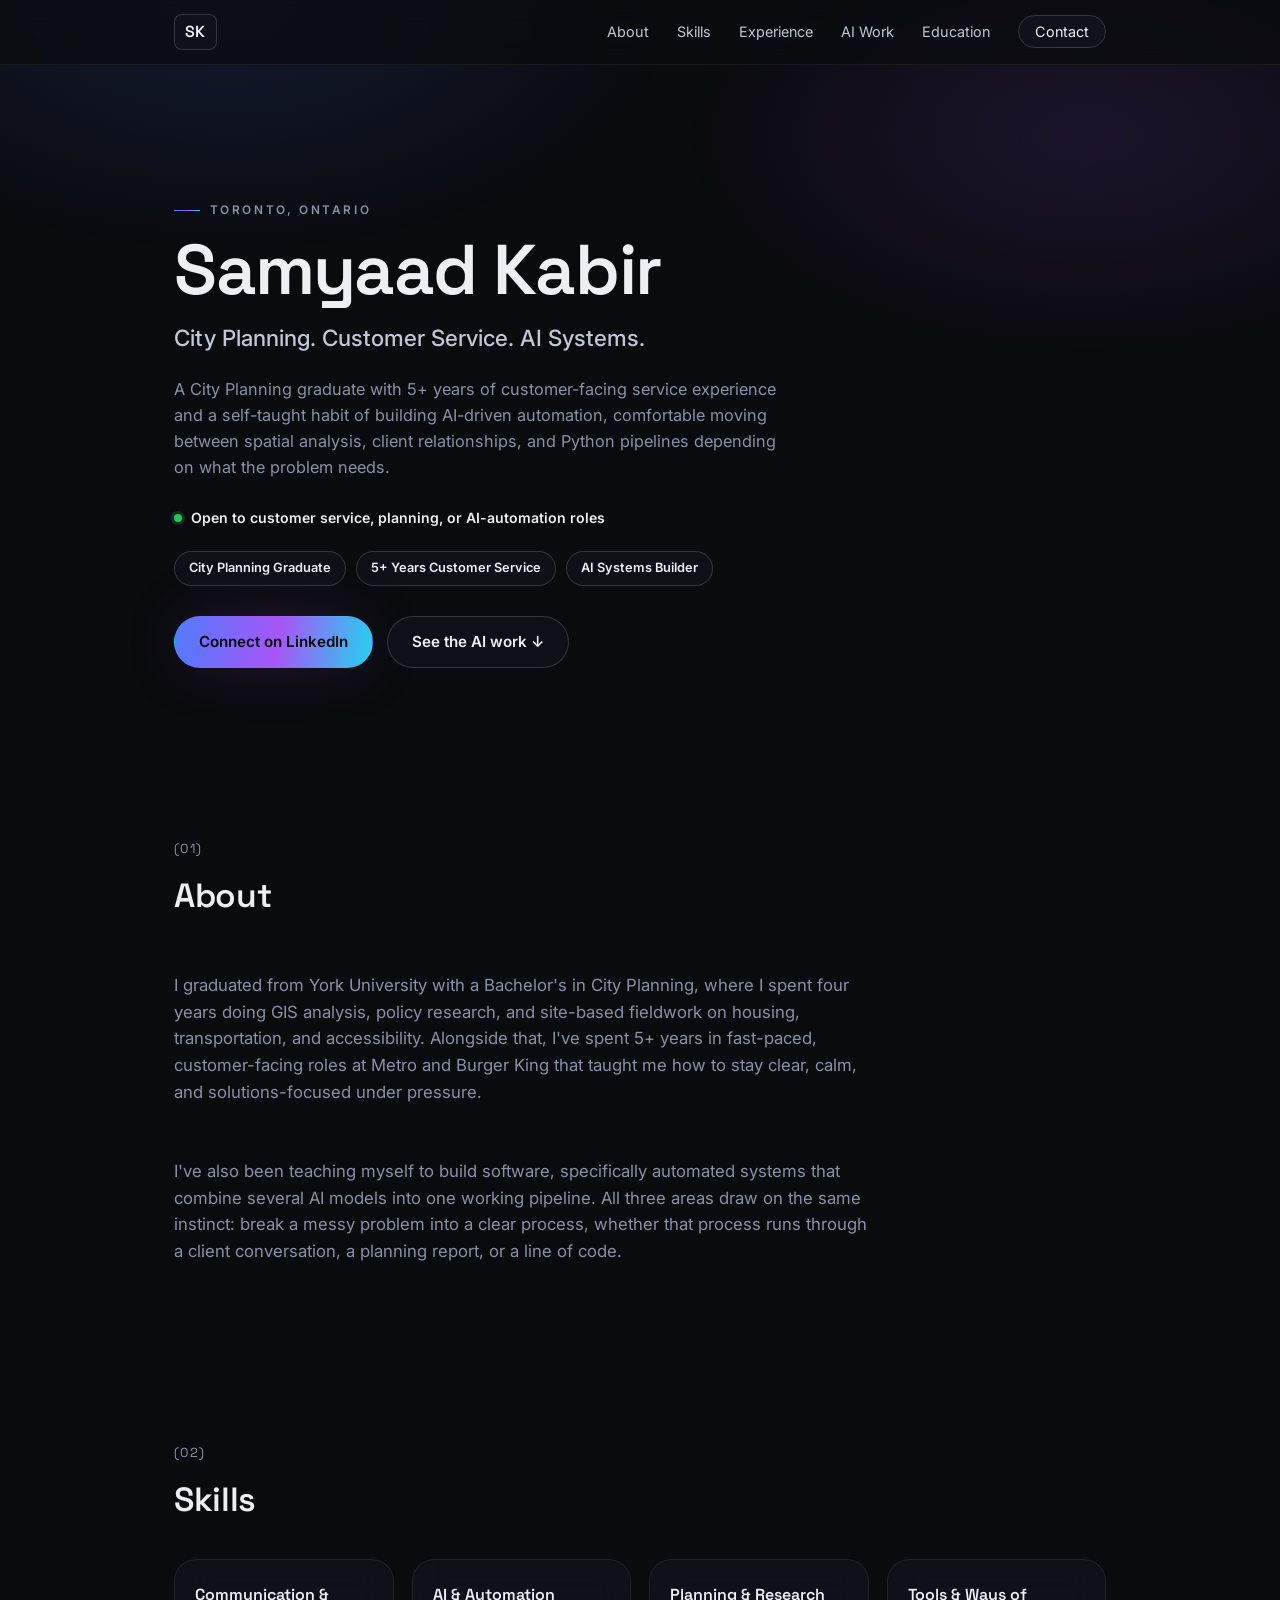
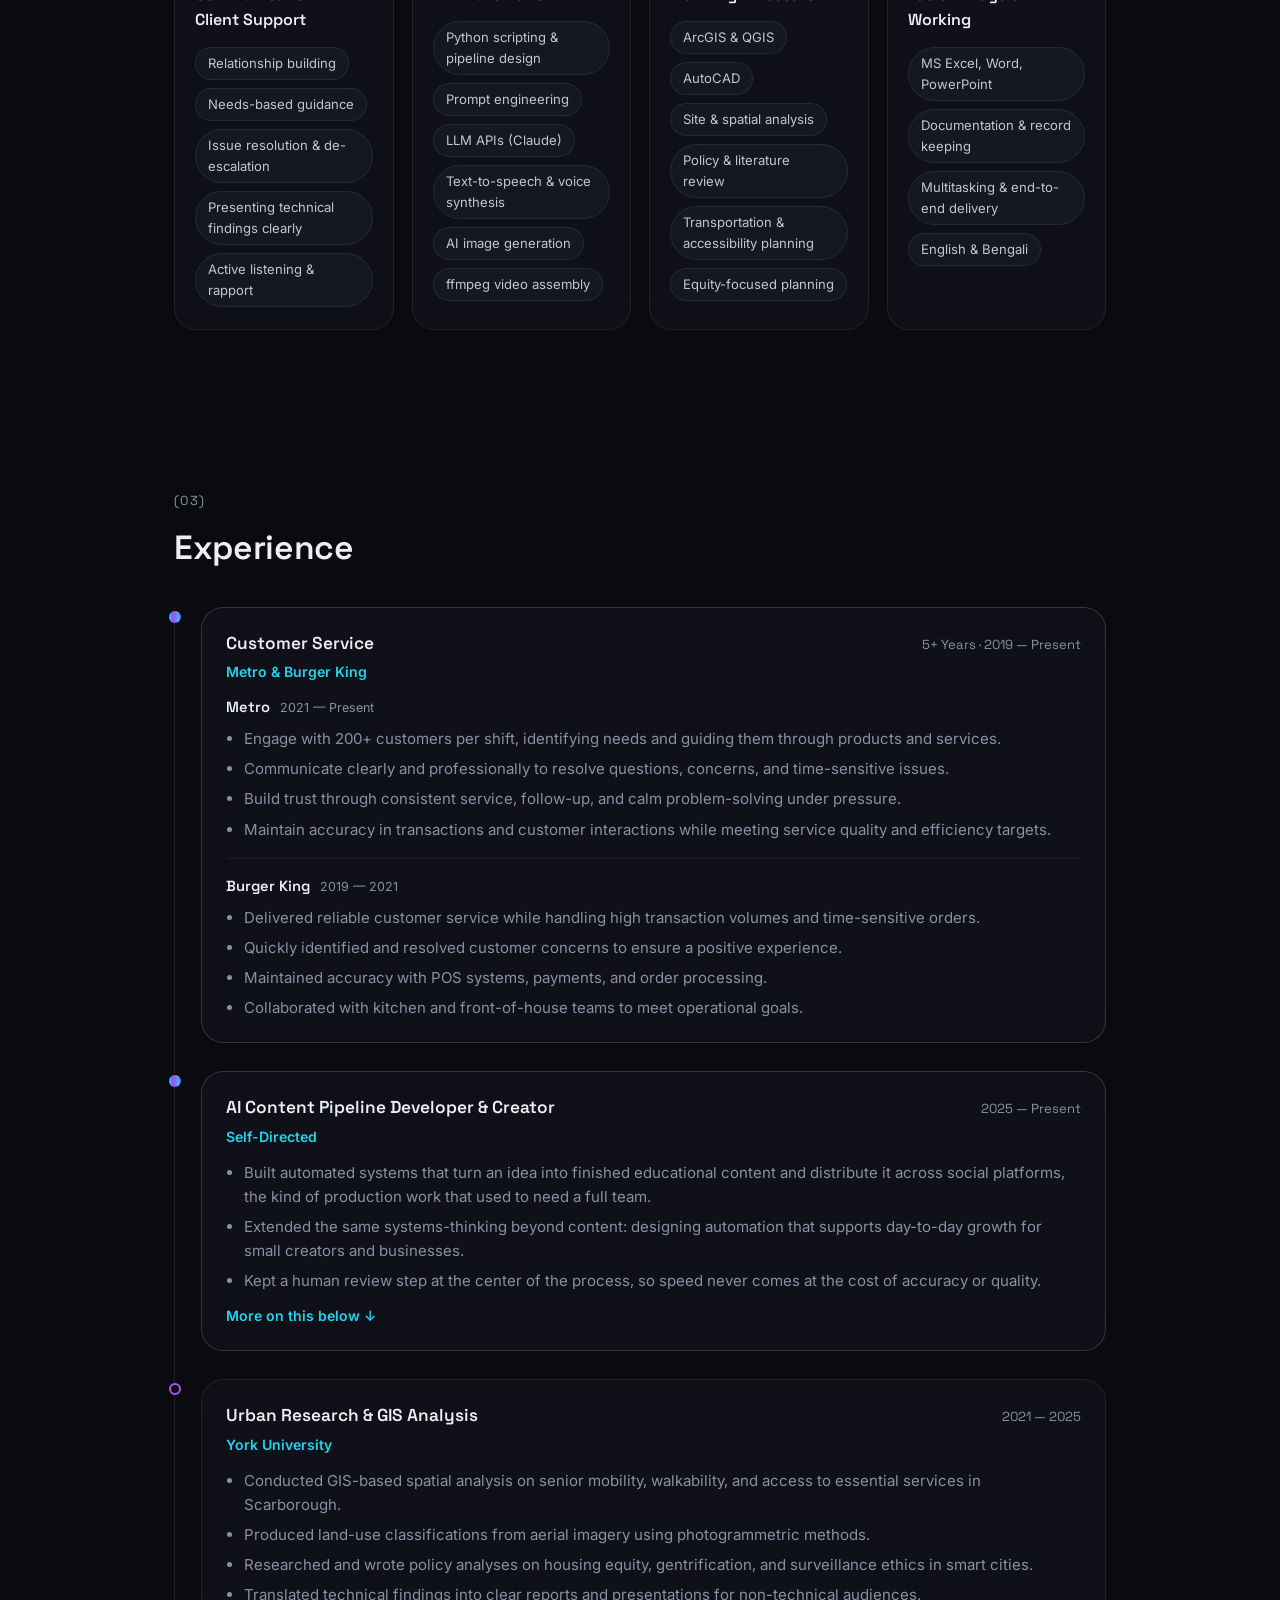
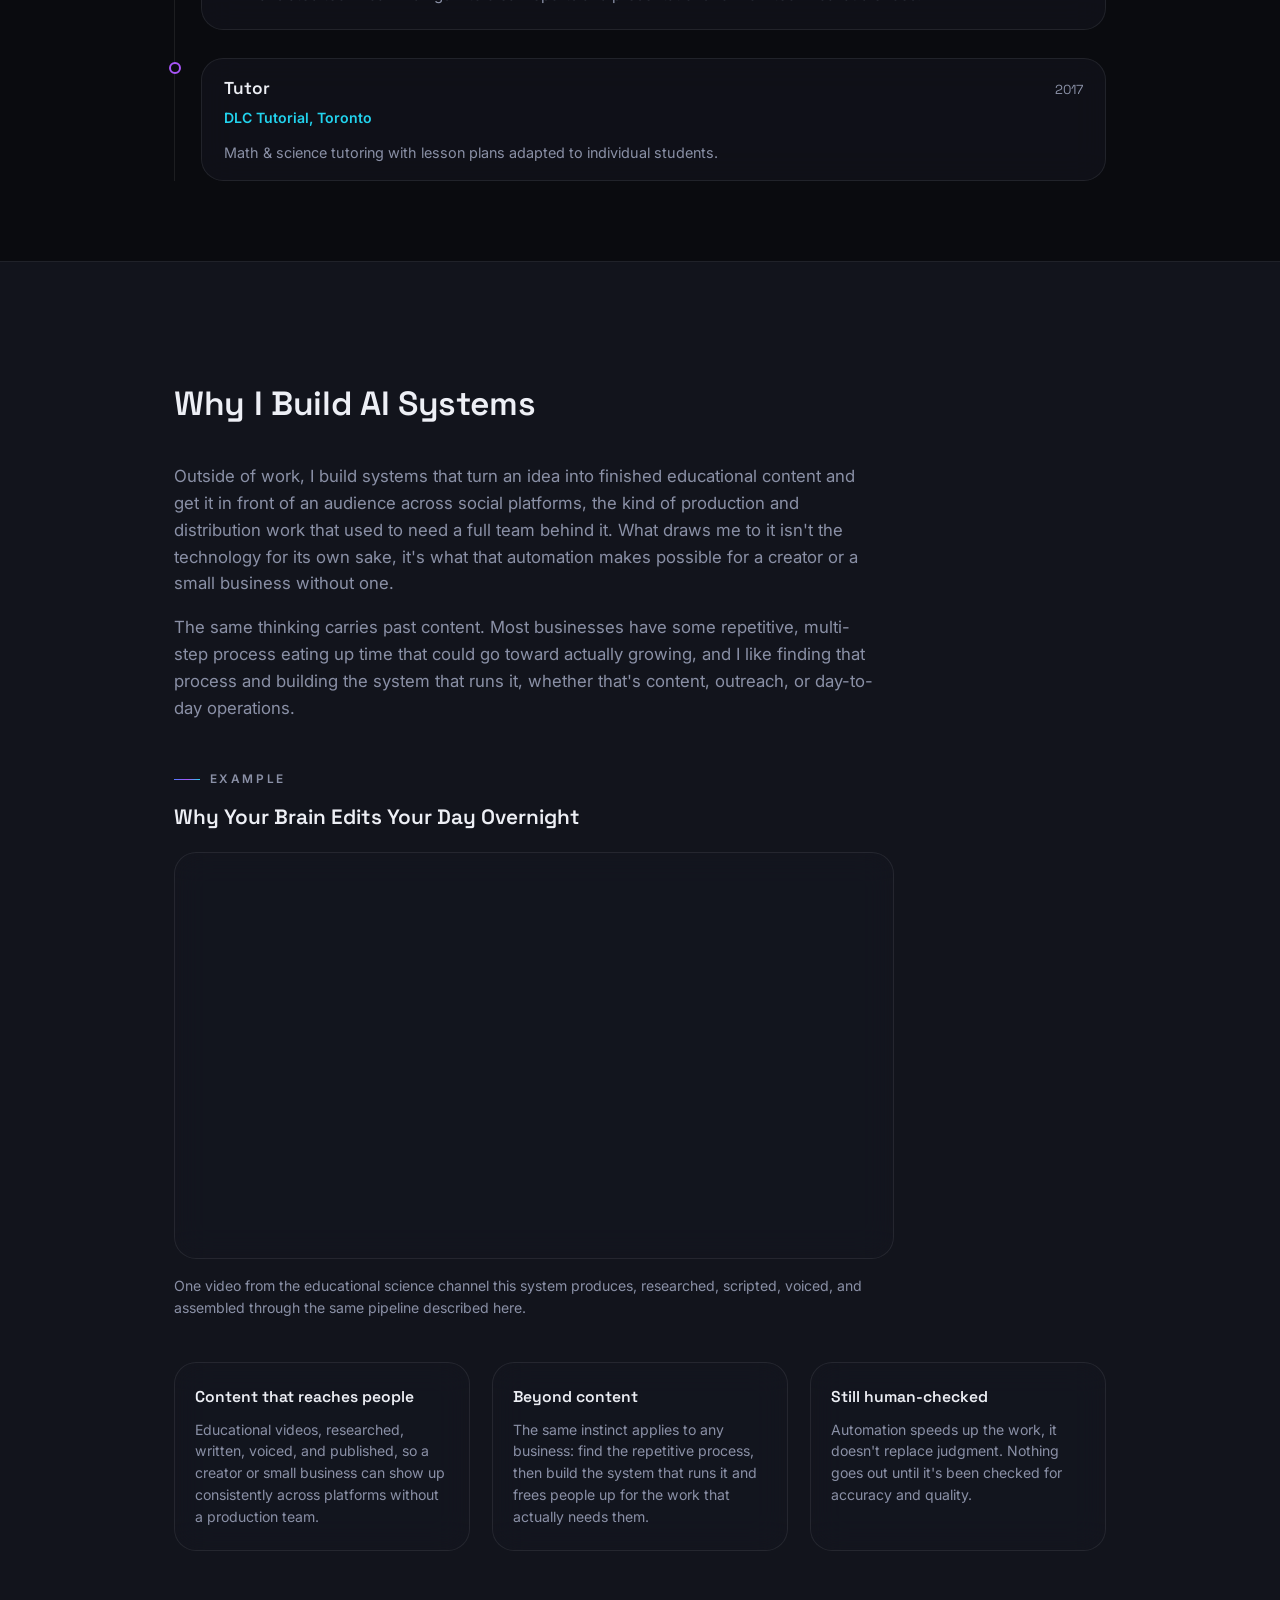
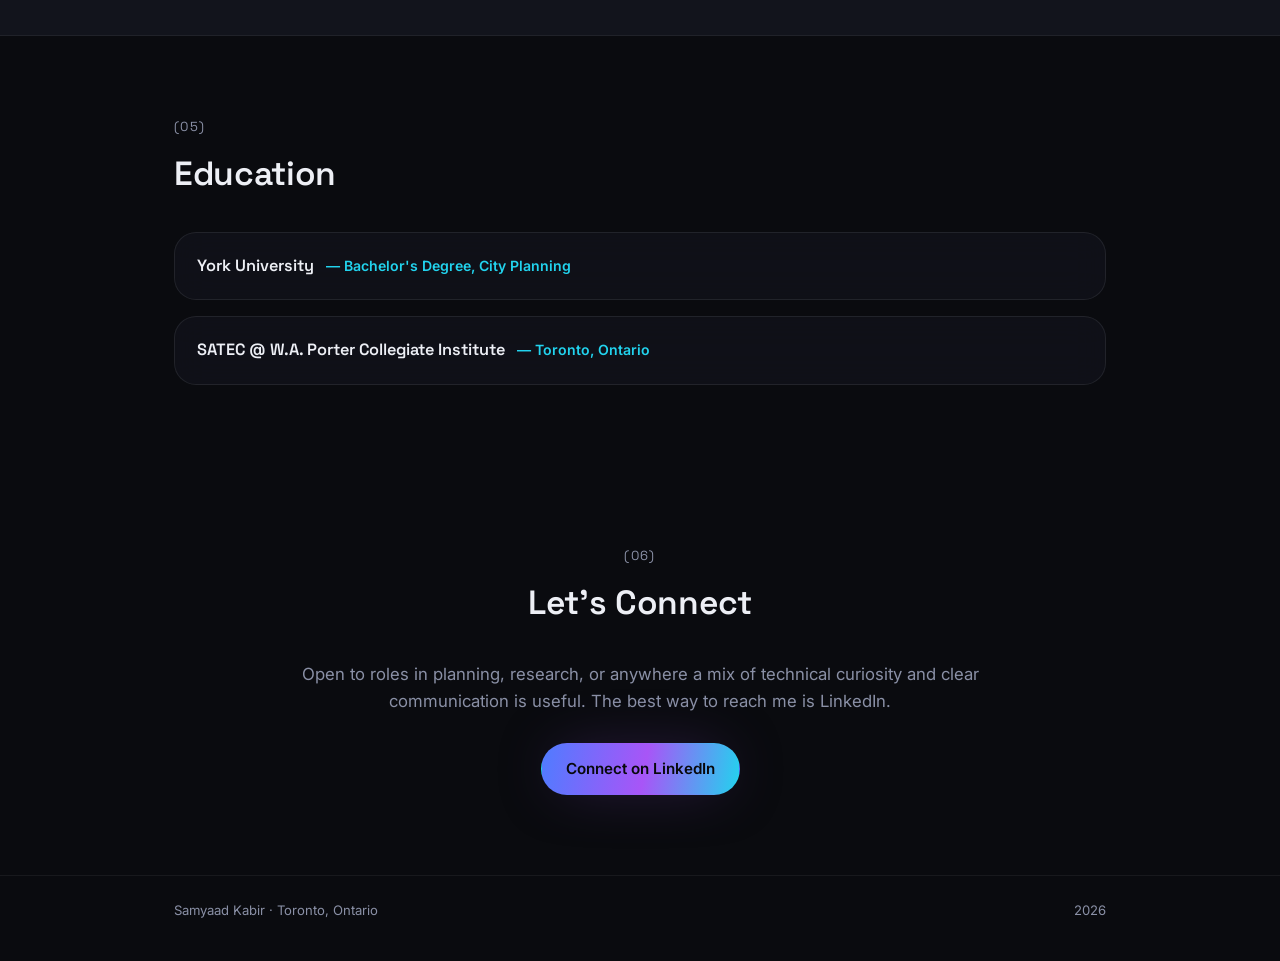
==== index.html @ 85397bf3 "Add SEO/AEO, accessibility, and polish pass - Custom 404 page, robots.txt, sitemap.xml - JSON-LD Per" ====
<!DOCTYPE html>
<html lang="en">
<head>
<meta charset="UTF-8">
<meta name="viewport" content="width=device-width, initial-scale=1.0">
<title>Samyaad Kabir | City Planning, Customer Service &amp; AI Systems</title>
<meta name="description" content="Samyaad Kabir is a City Planning graduate, 5+ years in customer service, and a self-taught AI automation builder.">
<meta name="author" content="Samyaad Kabir">
<meta name="theme-color" content="#0A0B0F">
<link rel="canonical" href="https://samy416.github.io/portfolio/">

<link rel="icon" href="favicon.ico" sizes="any">
<link rel="apple-touch-icon" href="apple-touch-icon.png">

<script type="application/ld+json">
{
  "@context": "https://schema.org",
  "@type": "Person",
  "name": "Samyaad Kabir",
  "jobTitle": "AI Automation & Systems Builder",
  "url": "https://samy416.github.io/portfolio/",
  "sameAs": ["https://www.linkedin.com/in/samyaad-k-3778b9367"],
  "alumniOf": {
    "@type": "CollegeOrUniversity",
    "name": "York University"
  },
  "address": {
    "@type": "PostalAddress",
    "addressLocality": "Toronto",
    "addressRegion": "ON",
    "addressCountry": "CA"
  },
  "description": "City Planning graduate, 5+ years in customer service, and a self-taught AI automation builder."
}
</script>

<meta property="og:type" content="website">
<meta property="og:url" content="https://samy416.github.io/portfolio/">
<meta property="og:title" content="Samyaad Kabir | City Planning, Customer Service & AI Systems">
<meta property="og:description" content="City Planning graduate, 5+ years in customer service, and a self-taught AI automation builder.">
<meta property="og:image" content="https://samy416.github.io/portfolio/og-image.png">
<meta property="og:image:width" content="1200">
<meta property="og:image:height" content="630">

<meta name="twitter:card" content="summary_large_image">
<meta name="twitter:title" content="Samyaad Kabir | City Planning, Customer Service & AI Systems">
<meta name="twitter:description" content="City Planning graduate, 5+ years in customer service, and a self-taught AI automation builder.">
<meta name="twitter:image" content="https://samy416.github.io/portfolio/og-image.png">

<link rel="preconnect" href="https://fonts.googleapis.com">
<link rel="preconnect" href="https://fonts.gstatic.com" crossorigin>
<link href="https://fonts.googleapis.com/css2?family=Inter:wght@400;500;600;700&family=Space+Grotesk:wght@500;600;700&display=swap" rel="stylesheet">
<link rel="stylesheet" href="style.css">

<script data-goatcounter="https://samy416.goatcounter.com/count"
        async src="//gc.zgo.at/count.js"></script>
</head>
<body>

<a class="skip-link" href="#main-content">Skip to content</a>
<div class="scroll-progress" id="scrollProgress" aria-hidden="true"></div>
<div class="noise-bg" aria-hidden="true"></div>

<header class="site-header" id="top">
  <nav class="nav container">
    <a class="logo" href="#top">SK</a>
    <button class="nav-toggle" id="navToggle" aria-label="Toggle navigation" aria-expanded="false">
      <span></span><span></span><span></span>
    </button>
    <ul class="nav-links" id="navLinks">
      <li><a href="#about">About</a></li>
      <li><a href="#skills">Skills</a></li>
      <li><a href="#experience">Experience</a></li>
      <li><a href="#ai-work">AI Work</a></li>
      <li><a href="#education">Education</a></li>
      <li><a href="#contact" class="nav-cta">Contact</a></li>
    </ul>
  </nav>
</header>

<main id="main-content">

  <section class="hero container">
    <p class="eyebrow reveal">Toronto, Ontario</p>
    <h1 class="kinetic" id="heroName">Samyaad Kabir</h1>
    <p class="hero-tagline reveal">City Planning. Customer Service. AI Systems.</p>
    <p class="hero-sub reveal">
      A City Planning graduate with 5+ years of customer-facing service experience and a self-taught
      habit of building AI-driven automation, comfortable moving between spatial analysis, client
      relationships, and Python pipelines depending on what the problem needs.
    </p>
    <p class="status-line reveal"><span class="status-dot" aria-hidden="true"></span>Open to customer service, planning, or AI-automation roles</p>
    <div class="hero-badges reveal">
      <span class="badge">City Planning Graduate</span>
      <span class="badge">5+ Years Customer Service</span>
      <span class="badge">AI Systems Builder</span>
    </div>
    <div class="hero-actions reveal">
      <a class="btn btn-primary" href="https://www.linkedin.com/in/samyaad-k-3778b9367" target="_blank" rel="noopener">Connect on LinkedIn</a>
      <a class="btn btn-ghost" href="#ai-work">See the AI work ↓</a>
    </div>
  </section>

  <section id="about" class="section container">
    <span class="section-index reveal">(01)</span>
    <h2 class="section-title reveal">About</h2>
    <div class="about-grid">
      <p class="lead reveal">
        I graduated from York University with a Bachelor's in City Planning, where I spent four years
        doing GIS analysis, policy research, and site-based fieldwork on housing, transportation, and
        accessibility. Alongside that, I've spent 5+ years in fast-paced, customer-facing roles at
        Metro and Burger King that taught me how to stay clear, calm, and solutions-focused under
        pressure.
      </p>
      <p class="lead reveal">
        I've also been teaching myself to build software, specifically automated systems that combine
        several AI models into one working pipeline. All three areas draw on the same instinct: break a
        messy problem into a clear process, whether that process runs through a client conversation, a
        planning report, or a line of code.
      </p>
    </div>
  </section>

  <section id="skills" class="section container">
    <span class="section-index reveal">(02)</span>
    <h2 class="section-title reveal">Skills</h2>
    <div class="skills-grid">

      <div class="skill-card glass-card reveal">
        <h3>Communication &amp; Client Support</h3>
        <ul>
          <li>Relationship building</li>
          <li>Needs-based guidance</li>
          <li>Issue resolution &amp; de-escalation</li>
          <li>Presenting technical findings clearly</li>
          <li>Active listening &amp; rapport</li>
        </ul>
      </div>

      <div class="skill-card glass-card reveal">
        <h3>AI &amp; Automation</h3>
        <ul>
          <li>Python scripting &amp; pipeline design</li>
          <li>Prompt engineering</li>
          <li>LLM APIs (Claude)</li>
          <li>Text-to-speech &amp; voice synthesis</li>
          <li>AI image generation</li>
          <li>ffmpeg video assembly</li>
        </ul>
      </div>

      <div class="skill-card glass-card reveal">
        <h3>Planning &amp; Research</h3>
        <ul>
          <li>ArcGIS &amp; QGIS</li>
          <li>AutoCAD</li>
          <li>Site &amp; spatial analysis</li>
          <li>Policy &amp; literature review</li>
          <li>Transportation &amp; accessibility planning</li>
          <li>Equity-focused planning</li>
        </ul>
      </div>

      <div class="skill-card glass-card reveal">
        <h3>Tools &amp; Ways of Working</h3>
        <ul>
          <li>MS Excel, Word, PowerPoint</li>
          <li>Documentation &amp; record keeping</li>
          <li>Multitasking &amp; end-to-end delivery</li>
          <li>English &amp; Bengali</li>
        </ul>
      </div>

    </div>
  </section>

  <section id="experience" class="section container">
    <span class="section-index reveal">(03)</span>
    <h2 class="section-title reveal">Experience</h2>

    <div class="timeline">

      <article class="timeline-item timeline-item--featured reveal">
        <div class="timeline-marker"></div>
        <div class="timeline-content glass-card">
          <div class="timeline-head">
            <h3>Customer Service</h3>
            <span class="timeline-date">5+ Years · 2019 — Present</span>
          </div>
          <p class="timeline-role">Metro &amp; Burger King</p>

          <div class="timeline-subrole">
            <h4>Metro <span class="timeline-subdate">2021 — Present</span></h4>
            <ul>
              <li>Engage with 200+ customers per shift, identifying needs and guiding them through products and services.</li>
              <li>Communicate clearly and professionally to resolve questions, concerns, and time-sensitive issues.</li>
              <li>Build trust through consistent service, follow-up, and calm problem-solving under pressure.</li>
              <li>Maintain accuracy in transactions and customer interactions while meeting service quality and efficiency targets.</li>
            </ul>
          </div>

          <div class="timeline-subrole">
            <h4>Burger King <span class="timeline-subdate">2019 — 2021</span></h4>
            <ul>
              <li>Delivered reliable customer service while handling high transaction volumes and time-sensitive orders.</li>
              <li>Quickly identified and resolved customer concerns to ensure a positive experience.</li>
              <li>Maintained accuracy with POS systems, payments, and order processing.</li>
              <li>Collaborated with kitchen and front-of-house teams to meet operational goals.</li>
            </ul>
          </div>
        </div>
      </article>

      <article class="timeline-item timeline-item--featured reveal">
        <div class="timeline-marker"></div>
        <div class="timeline-content glass-card">
          <div class="timeline-head">
            <h3>AI Content Pipeline Developer &amp; Creator</h3>
            <span class="timeline-date">2025 — Present</span>
          </div>
          <p class="timeline-role">Self-Directed</p>
          <ul>
            <li>Built automated systems that turn an idea into finished educational content and distribute it across social platforms, the kind of production work that used to need a full team.</li>
            <li>Extended the same systems-thinking beyond content: designing automation that supports day-to-day growth for small creators and businesses.</li>
            <li>Kept a human review step at the center of the process, so speed never comes at the cost of accuracy or quality.</li>
          </ul>
          <a class="timeline-link" href="#ai-work">More on this below ↓</a>
        </div>
      </article>

      <article class="timeline-item reveal">
        <div class="timeline-marker"></div>
        <div class="timeline-content glass-card">
          <div class="timeline-head">
            <h3>Urban Research &amp; GIS Analysis</h3>
            <span class="timeline-date">2021 — 2025</span>
          </div>
          <p class="timeline-role">York University</p>
          <ul>
            <li>Conducted GIS-based spatial analysis on senior mobility, walkability, and access to essential services in Scarborough.</li>
            <li>Produced land-use classifications from aerial imagery using photogrammetric methods.</li>
            <li>Researched and wrote policy analyses on housing equity, gentrification, and surveillance ethics in smart cities.</li>
            <li>Translated technical findings into clear reports and presentations for non-technical audiences.</li>
          </ul>
        </div>
      </article>

      <article class="timeline-item timeline-item--compact reveal">
        <div class="timeline-marker"></div>
        <div class="timeline-content glass-card">
          <div class="timeline-head">
            <h3>Tutor</h3>
            <span class="timeline-date">2017</span>
          </div>
          <p class="timeline-role">DLC Tutorial, Toronto</p>
          <p class="timeline-compact-text">Math &amp; science tutoring with lesson plans adapted to individual students.</p>
        </div>
      </article>

    </div>
  </section>

  <section id="ai-work" class="section--feature">
    <div class="container">
      <span class="section-index reveal">(04)</span>
      <h2 class="section-title reveal">Why I Build AI Systems</h2>
      <p class="lead reveal">
        Outside of work, I build systems that turn an idea into finished educational content and get it in
        front of an audience across social platforms, the kind of production and distribution work that
        used to need a full team behind it. What draws me to it isn't the technology for its own sake, it's
        what that automation makes possible for a creator or a small business without one.
      </p>
      <p class="lead reveal">
        The same thinking carries past content. Most businesses have some repetitive, multi-step process
        eating up time that could go toward actually growing, and I like finding that process and building
        the system that runs it, whether that's content, outreach, or day-to-day operations.
      </p>

      <div class="showcase reveal">
        <p class="eyebrow">Example</p>
        <h3 class="showcase-title">Why Your Brain Edits Your Day Overnight</h3>
        <div class="video-embed glass-card">
          <iframe src="https://www.youtube.com/embed/pyfgws_NGvw" title="Why Your Brain Edits Your Day Overnight" loading="lazy" allowfullscreen></iframe>
        </div>
        <p class="showcase-caption">One video from the educational science channel this system produces, researched, scripted, voiced, and assembled through the same pipeline described here.</p>
        <p class="print-only">Watch: https://www.youtube.com/watch?v=pyfgws_NGvw</p>
      </div>

      <div class="ai-details reveal">
        <div class="ai-detail glass-card">
          <h4>Content that reaches people</h4>
          <p>Educational videos, researched, written, voiced, and published, so a creator or small business
          can show up consistently across platforms without a production team.</p>
        </div>
        <div class="ai-detail glass-card">
          <h4>Beyond content</h4>
          <p>The same instinct applies to any business: find the repetitive process, then build the system
          that runs it and frees people up for the work that actually needs them.</p>
        </div>
        <div class="ai-detail glass-card">
          <h4>Still human-checked</h4>
          <p>Automation speeds up the work, it doesn't replace judgment. Nothing goes out until it's been
          checked for accuracy and quality.</p>
        </div>
      </div>
    </div>
  </section>

  <section id="education" class="section container">
    <span class="section-index reveal">(05)</span>
    <h2 class="section-title reveal">Education</h2>
    <div class="edu-list">
      <div class="edu-item glass-card reveal">
        <h3>York University</h3>
        <p class="timeline-role">Bachelor's Degree, City Planning</p>
      </div>
      <div class="edu-item glass-card reveal">
        <h3>SATEC @ W.A. Porter Collegiate Institute</h3>
        <p class="timeline-role">Toronto, Ontario</p>
      </div>
    </div>
  </section>

  <section id="contact" class="section container contact-section">
    <span class="section-index reveal">(06)</span>
    <h2 class="section-title reveal">Let's Connect</h2>
    <p class="lead reveal">
      Open to roles in planning, research, or anywhere a mix of technical curiosity and clear
      communication is useful. The best way to reach me is LinkedIn.
    </p>
    <a class="btn btn-primary reveal" href="https://www.linkedin.com/in/samyaad-k-3778b9367" target="_blank" rel="noopener">Connect on LinkedIn</a>
  </section>

</main>

<footer class="site-footer">
  <div class="container footer-inner">
    <span>Samyaad Kabir · Toronto, Ontario</span>
    <span id="year"></span>
  </div>
</footer>

<button class="back-to-top" id="backToTop" aria-label="Back to top">↑</button>

<script src="script.js"></script>
</body>
</html>
---- style.css ----
/* ---------- Base & tokens ---------- */
:root{
  --bg: #0A0B0F;
  --bg-raised: #12141C;
  --text: #C2C7D6;
  --text-strong: #EDEFF5;
  --text-muted: #8A90A6;
  --border: #FFFFFF14;
  --border-strong: #FFFFFF29;
  --hairline: #FFFFFF0F;

  --accent-blue: #4F7CFF;
  --accent-violet: #A855F7;
  --accent-cyan: #22D3EE;
  --gradient-flow: linear-gradient(100deg, var(--accent-blue) 0%, var(--accent-violet) 52%, var(--accent-cyan) 100%);

  --glass-bg: #1417208C;
  --glass-bg-strong: #181B26B8;

  --radius: 14px;
  --radius-lg: 22px;
  --radius-pill: 999px;
  --maxw: 980px;

  --shadow-card: 0 24px 60px -30px rgba(0,0,0,0.85);
  --glow-violet: 0 0 60px -18px rgba(168,85,247,0.5);

  --font-display: "Space Grotesk", system-ui, sans-serif;
  --font-body: "Inter", system-ui, sans-serif;
}

*{ box-sizing: border-box; }
html{ scroll-behavior: smooth; }

body{
  margin: 0;
  font-family: var(--font-body);
  background: var(--bg);
  color: var(--text);
  line-height: 1.6;
  -webkit-font-smoothing: antialiased;
}

.container{
  max-width: var(--maxw);
  margin: 0 auto;
  padding: 0 24px;
}

img{ max-width: 100%; display:block; }

a{ color: inherit; text-decoration: none; }

h1, h2, h3, h4{
  font-family: var(--font-display);
  color: var(--text-strong);
}

/* soft ambient glow behind the page, not a hard graphic */
.noise-bg{
  position: fixed;
  inset: 0;
  z-index: -1;
  pointer-events: none;
  background-image:
    radial-gradient(50% 40% at 18% 0%, rgba(79,124,255,0.14), transparent 70%),
    radial-gradient(45% 35% at 85% 15%, rgba(168,85,247,0.12), transparent 70%);
}

/* ---------- Skip link / scroll progress ---------- */
.skip-link{
  position: absolute;
  top: -80px;
  left: 16px;
  z-index: 100;
  background: var(--text-strong);
  color: var(--bg);
  padding: 10px 18px;
  border-radius: 8px;
  font-weight: 600;
  font-size: .9rem;
  transition: top .2s ease;
}
.skip-link:focus{ top: 16px; }

.scroll-progress{
  position: fixed;
  top: 0;
  left: 0;
  height: 3px;
  width: 0%;
  background: var(--gradient-flow);
  z-index: 60;
  pointer-events: none;
}

/* ---------- Focus states ---------- */
a:focus-visible,
button:focus-visible{
  outline: 2px solid var(--accent-cyan);
  outline-offset: 3px;
  border-radius: 4px;
}

/* ---------- Back to top ---------- */
.back-to-top{
  position: fixed;
  right: 22px;
  bottom: 22px;
  z-index: 55;
  width: 44px;
  height: 44px;
  border-radius: 50%;
  border: 1px solid var(--border-strong);
  background: var(--glass-bg-strong);
  backdrop-filter: blur(10px);
  color: var(--text-strong);
  font-size: 1.1rem;
  line-height: 1;
  cursor: pointer;
  opacity: 0;
  transform: translateY(10px);
  pointer-events: none;
  transition: opacity .25s ease, transform .25s ease, border-color .2s ease;
}
.back-to-top.is-visible{
  opacity: 1;
  transform: translateY(0);
  pointer-events: auto;
}
.back-to-top:hover{ border-color: rgba(255,255,255,0.45); }

/* ---------- Print-only helper ---------- */
.print-only{ display: none; }

/* ---------- Header / Nav ---------- */
.site-header{
  position: sticky;
  top: 0;
  z-index: 50;
  background: rgba(10,11,15,0.75);
  backdrop-filter: blur(12px);
  border-bottom: 1px solid var(--hairline);
}
.nav{
  display: flex;
  align-items: center;
  justify-content: space-between;
  height: 64px;
}
.logo{
  font-family: var(--font-display);
  font-weight: 600;
  letter-spacing: .02em;
  font-size: 1rem;
  color: var(--text-strong);
  border: 1px solid var(--border-strong);
  border-radius: 8px;
  padding: 4px 10px;
  background: var(--glass-bg);
}
.nav-links{
  list-style: none;
  display: flex;
  gap: 28px;
  margin: 0;
  padding: 0;
  align-items: center;
}
.nav-links a{
  font-size: .9rem;
  color: var(--text);
  transition: color .15s ease;
}
.nav-links a:hover{ color: var(--text-strong); }
.nav-links a.is-active{ color: var(--text-strong); }
.nav-links li:not(:last-child) a.is-active{
  position: relative;
}
.nav-links li:not(:last-child) a.is-active::after{
  content: "";
  position: absolute;
  left: 0;
  right: 0;
  bottom: -6px;
  height: 2px;
  background: var(--gradient-flow);
  border-radius: 2px;
}
.nav-cta{
  border: 1px solid var(--border-strong);
  border-radius: 999px;
  padding: 7px 16px !important;
  background: var(--glass-bg);
  color: var(--text-strong) !important;
}
.nav-cta:hover{ border-color: rgba(255,255,255,0.45); }

.nav-toggle{
  display: none;
  flex-direction: column;
  justify-content: center;
  gap: 5px;
  width: 34px;
  height: 34px;
  background: none;
  border: none;
  cursor: pointer;
  padding: 0;
}
.nav-toggle span{
  display: block;
  height: 2px;
  width: 100%;
  background: var(--text-strong);
  border-radius: 2px;
}

/* ---------- Eyebrow / section index ---------- */
.eyebrow{
  display: inline-flex;
  align-items: center;
  gap: .6rem;
  text-transform: uppercase;
  letter-spacing: .22em;
  font-size: .74rem;
  color: var(--text-muted);
  font-weight: 600;
  margin: 0 0 14px;
}
.eyebrow::before{
  content: "";
  width: 26px;
  height: 1px;
  background: var(--gradient-flow);
  flex: none;
}
.section-index{
  display: block;
  font-family: var(--font-display);
  font-size: .82rem;
  letter-spacing: .1em;
  color: var(--text-muted);
  margin: 0 0 10px;
}

/* ---------- Hero ---------- */
.hero{
  padding: 128px 24px 90px;
}
.hero h1{
  font-size: clamp(2.6rem, 6.5vw, 4.4rem);
  margin: 0 0 12px;
  letter-spacing: -0.02em;
  line-height: 1.05;
  font-weight: 600;
}
.hero-tagline{
  font-size: clamp(1.1rem, 2.4vw, 1.4rem);
  color: var(--text);
  margin: 0 0 20px;
  font-weight: 500;
}
.hero-sub{
  max-width: 620px;
  color: var(--text-muted);
  font-size: 1.02rem;
  margin: 0 0 24px;
}
.status-line{
  display: inline-flex;
  align-items: center;
  gap: 9px;
  font-size: .88rem;
  font-weight: 600;
  color: var(--text-strong);
  margin: 0 0 22px;
}
.status-dot{
  width: 8px;
  height: 8px;
  border-radius: 50%;
  background: #22C55E;
  box-shadow: 0 0 0 3px rgba(34,197,94,0.18);
  flex: none;
}
.hero-badges{
  display: flex;
  gap: 10px;
  flex-wrap: wrap;
  margin: 0 0 30px;
}
.badge{
  font-size: .8rem;
  font-weight: 600;
  color: var(--text-strong);
  border: 1px solid var(--border-strong);
  background: var(--glass-bg);
  backdrop-filter: blur(10px);
  border-radius: 999px;
  padding: 6px 14px;
}
.hero-actions{
  display: flex;
  gap: 14px;
  flex-wrap: wrap;
}

/* ---------- Kinetic word reveal (hero name) ---------- */
.kinetic{ display: block; }
.kw{ display: inline-block; overflow: hidden; vertical-align: top; }
.kw__i{
  display: inline-block;
  opacity: 0;
  transform: translateY(100%);
  transition: transform .7s cubic-bezier(.22,1,.36,1), opacity .7s cubic-bezier(.22,1,.36,1);
  transition-delay: var(--kw-delay, 0s);
}
.kinetic.is-in .kw__i{
  opacity: 1;
  transform: translateY(0);
}

/* ---------- Buttons ---------- */
.btn{
  display: inline-flex;
  align-items: center;
  gap: 8px;
  padding: 13px 24px;
  border-radius: var(--radius-pill);
  font-weight: 600;
  font-size: .95rem;
  font-family: var(--font-body);
  transition: transform .15s ease, box-shadow .2s ease, border-color .2s ease;
  border: 1px solid transparent;
}
.btn-primary{
  background: var(--gradient-flow);
  color: #08090C;
  box-shadow: var(--glow-violet);
}
.btn-primary:hover{ transform: translateY(-1px); box-shadow: 0 0 70px -14px rgba(168,85,247,0.7); }
.btn-ghost{
  background: var(--glass-bg);
  border-color: var(--border-strong);
  color: var(--text-strong);
  backdrop-filter: blur(10px);
}
.btn-ghost:hover{ border-color: rgba(255,255,255,0.45); }

/* ---------- Sections ---------- */
.section{ padding: 80px 24px; }
.section-title{
  font-size: clamp(1.6rem, 3vw, 2.1rem);
  margin: 0 0 32px;
  letter-spacing: -0.01em;
  font-weight: 600;
}
.lead{
  font-size: 1.05rem;
  color: var(--text-muted);
  max-width: 700px;
}
.about-grid{
  display: grid;
  gap: 18px;
}

/* ---------- Glass card ---------- */
.glass-card{
  background: var(--glass-bg);
  border: 1px solid var(--border);
  border-radius: var(--radius-lg);
  backdrop-filter: blur(16px) saturate(130%);
  transition: border-color .2s ease, box-shadow .2s ease;
}
.glass-card:hover{
  border-color: var(--border-strong);
  box-shadow: var(--shadow-card);
}

/* ---------- Skills ---------- */
.skills-grid{
  display: grid;
  grid-template-columns: repeat(4, 1fr);
  gap: 18px;
}
.skill-card{
  padding: 22px 20px;
}
.skill-card h3{
  font-size: 1rem;
  margin: 0 0 14px;
  font-weight: 600;
}
.skill-card h3 span{
  background: var(--gradient-flow);
  -webkit-background-clip: text;
  background-clip: text;
  color: transparent;
}
.skill-card ul{
  margin: 0;
  padding: 0;
  list-style: none;
  display: flex;
  flex-wrap: wrap;
  gap: 8px;
}
.skill-card li{
  font-size: .82rem;
  color: var(--text);
  background: var(--glass-bg-strong);
  border: 1px solid var(--border);
  border-radius: 999px;
  padding: 5px 12px;
}

/* ---------- Timeline ---------- */
.timeline{
  position: relative;
  display: grid;
  gap: 28px;
  padding-left: 26px;
  border-left: 1px solid var(--border);
}
.timeline-item{ position: relative; }
.timeline-marker{
  position: absolute;
  left: -32px;
  top: 4px;
  width: 12px;
  height: 12px;
  border-radius: 50%;
  background: var(--bg);
  border: 2px solid var(--accent-violet);
}
.timeline-item--featured .timeline-marker{
  background: var(--gradient-flow);
  border-color: transparent;
}
.timeline-content{
  padding: 22px 24px;
}
.timeline-item--featured .timeline-content{
  border-color: var(--border-strong);
}
.timeline-item--compact .timeline-content{
  padding: 16px 22px;
}
.timeline-head{
  display: flex;
  justify-content: space-between;
  align-items: baseline;
  gap: 12px;
  flex-wrap: wrap;
}
.timeline-head h3{ margin: 0; font-size: 1.08rem; font-weight: 600; }
.timeline-date{
  font-size: .82rem;
  color: var(--text-muted);
  white-space: nowrap;
  font-family: var(--font-display);
}
.timeline-role{
  margin: 4px 0 12px;
  font-size: .88rem;
  color: var(--accent-cyan);
  font-weight: 600;
}
.timeline-content ul{
  margin: 0;
  padding-left: 18px;
  color: var(--text-muted);
  font-size: .94rem;
  display: grid;
  gap: 6px;
}
.timeline-subrole + .timeline-subrole{
  padding-top: 16px;
  margin-top: 16px;
  border-top: 1px solid var(--hairline);
}
.timeline-subrole h4{
  margin: 0 0 8px;
  font-size: .92rem;
  font-weight: 600;
  display: flex;
  align-items: baseline;
  gap: 10px;
  flex-wrap: wrap;
}
.timeline-subdate{
  font-size: .78rem;
  font-weight: 400;
  color: var(--text-muted);
  font-family: var(--font-body);
}
.timeline-compact-text{
  margin: 0;
  color: var(--text-muted);
  font-size: .9rem;
}
.timeline-link{
  display: inline-block;
  margin-top: 12px;
  font-size: .88rem;
  font-weight: 600;
  color: var(--accent-cyan);
}

/* ---------- AI Work ---------- */
.section--feature{
  background: var(--bg-raised);
  padding: 84px 0;
  border-top: 1px solid var(--hairline);
  border-bottom: 1px solid var(--hairline);
}

.showcase{
  margin-top: 40px;
  max-width: 720px;
}
.showcase .eyebrow{ margin-bottom: 12px; }
.showcase-title{
  font-size: 1.3rem;
  font-weight: 600;
  margin: 0 0 18px;
}
.video-embed{
  position: relative;
  width: 100%;
  padding-top: 56.25%;
  border-radius: var(--radius-lg);
  overflow: hidden;
}
.video-embed iframe{
  position: absolute;
  inset: 0;
  width: 100%;
  height: 100%;
  border: 0;
}
.showcase-caption{
  margin: 16px 0 0;
  font-size: .88rem;
  color: var(--text-muted);
  line-height: 1.55;
}

.ai-details{
  margin-top: 44px;
  display: grid;
  grid-template-columns: repeat(3, 1fr);
  gap: 22px;
}
.ai-detail{ padding: 22px 20px; }
.ai-detail h4{
  margin: 0 0 8px;
  font-size: .98rem;
  font-weight: 600;
}
.ai-detail p{
  margin: 0;
  font-size: .88rem;
  color: var(--text-muted);
  line-height: 1.55;
}

/* ---------- Education ---------- */
.edu-list{
  display: grid;
  gap: 16px;
}
.edu-item{
  padding: 20px 22px;
  display: flex;
  align-items: baseline;
  justify-content: flex-start;
  gap: 12px;
  flex-wrap: wrap;
}
.edu-item h3{ margin: 0; font-size: 1.02rem; font-weight: 600; }
.edu-item .timeline-role{ margin: 0; }
.edu-item .timeline-role::before{ content: "— "; }

/* ---------- Contact ---------- */
.contact-section{ text-align: center; }
.contact-section .lead{ margin: 0 auto 28px; }
.contact-section .section-index{ text-align: center; }

/* ---------- Footer ---------- */
.site-footer{
  border-top: 1px solid var(--hairline);
  padding: 24px 0 40px;
}
.footer-inner{
  display: flex;
  justify-content: space-between;
  font-size: .82rem;
  color: var(--text-muted);
  flex-wrap: wrap;
  gap: 8px;
}

/* ---------- Reveal animation ---------- */
.reveal{
  opacity: 0;
  transform: translateY(14px);
  transition: opacity .6s ease, transform .6s ease;
}
.reveal.is-visible{
  opacity: 1;
  transform: translateY(0);
}

/* ---------- Responsive ---------- */
@media (max-width: 860px){
  .skills-grid{ grid-template-columns: repeat(2, 1fr); }
  .ai-details{ grid-template-columns: 1fr; gap: 26px; }
}

@media (max-width: 640px){
  .nav-toggle{ display: flex; }
  .nav-links{
    position: absolute;
    top: 64px;
    left: 0;
    right: 0;
    background: var(--bg);
    border-bottom: 1px solid var(--hairline);
    flex-direction: column;
    align-items: flex-start;
    padding: 18px 24px 26px;
    gap: 16px;
    display: none;
  }
  .nav-links.is-open{ display: flex; }
  .skills-grid{ grid-template-columns: 1fr; }
  .timeline{ padding-left: 20px; }
  .timeline-marker{ left: -26px; }
  .hero{ padding: 96px 24px 64px; }
}

/* ---------- Print ---------- */
@media print{
  .site-header, .site-footer, .back-to-top, .scroll-progress, .skip-link,
  .noise-bg, .hero-actions .btn-ghost, .hero-badges, .status-line{
    display: none !important;
  }
  body{ background: #fff; color: #111; }
  a{ color: #111; text-decoration: underline; }
  .glass-card{
    background: #fff;
    border: 1px solid #ccc;
    backdrop-filter: none;
    box-shadow: none;
  }
  .section--feature{ background: #fff; border-color: #ccc; }
  .hero{ padding: 20px 0; }
  .reveal{ opacity: 1 !important; transform: none !important; }
  .kw__i{ opacity: 1 !important; transform: none !important; }
  .video-embed{ display: none; }
  .print-only{ display: block; color: #111; font-size: .9rem; margin-top: 12px; }
  .btn-primary{
    background: none !important;
    color: #111 !important;
    box-shadow: none !important;
    border: 1px solid #111;
  }
}
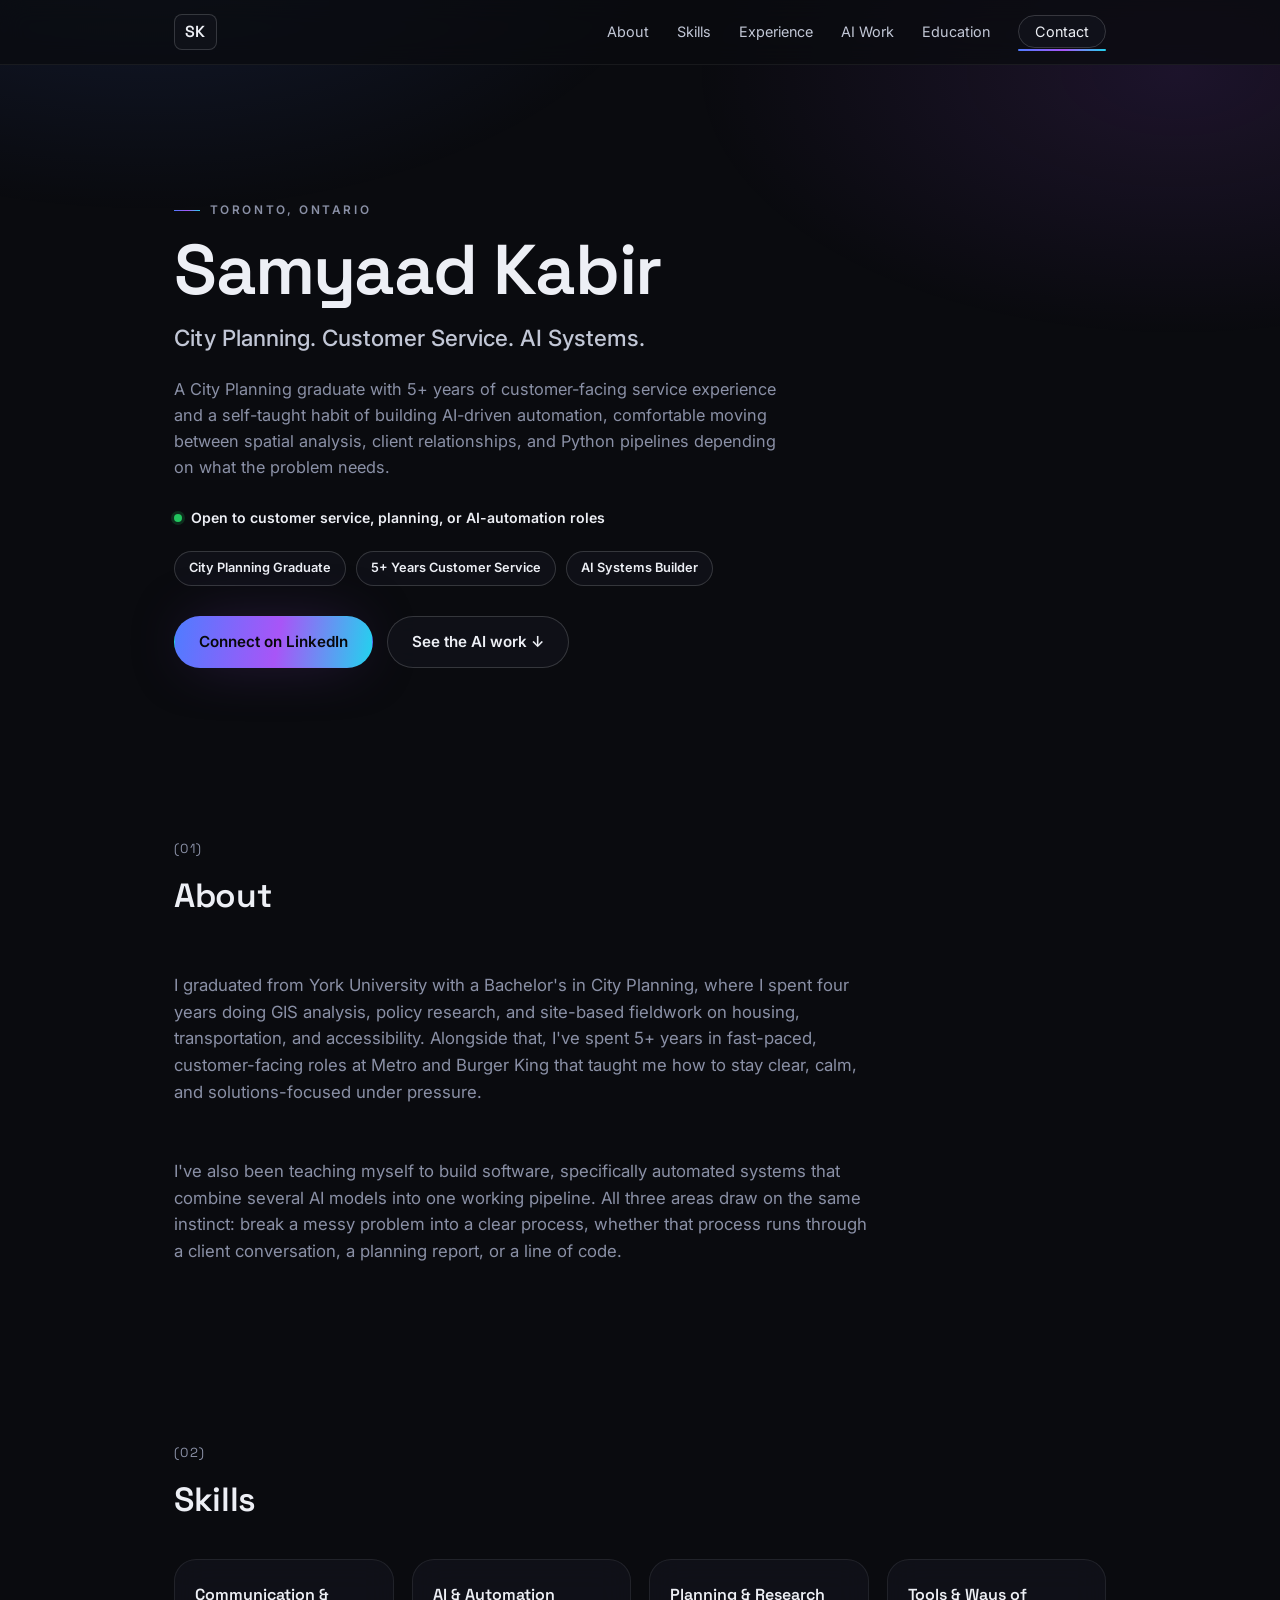
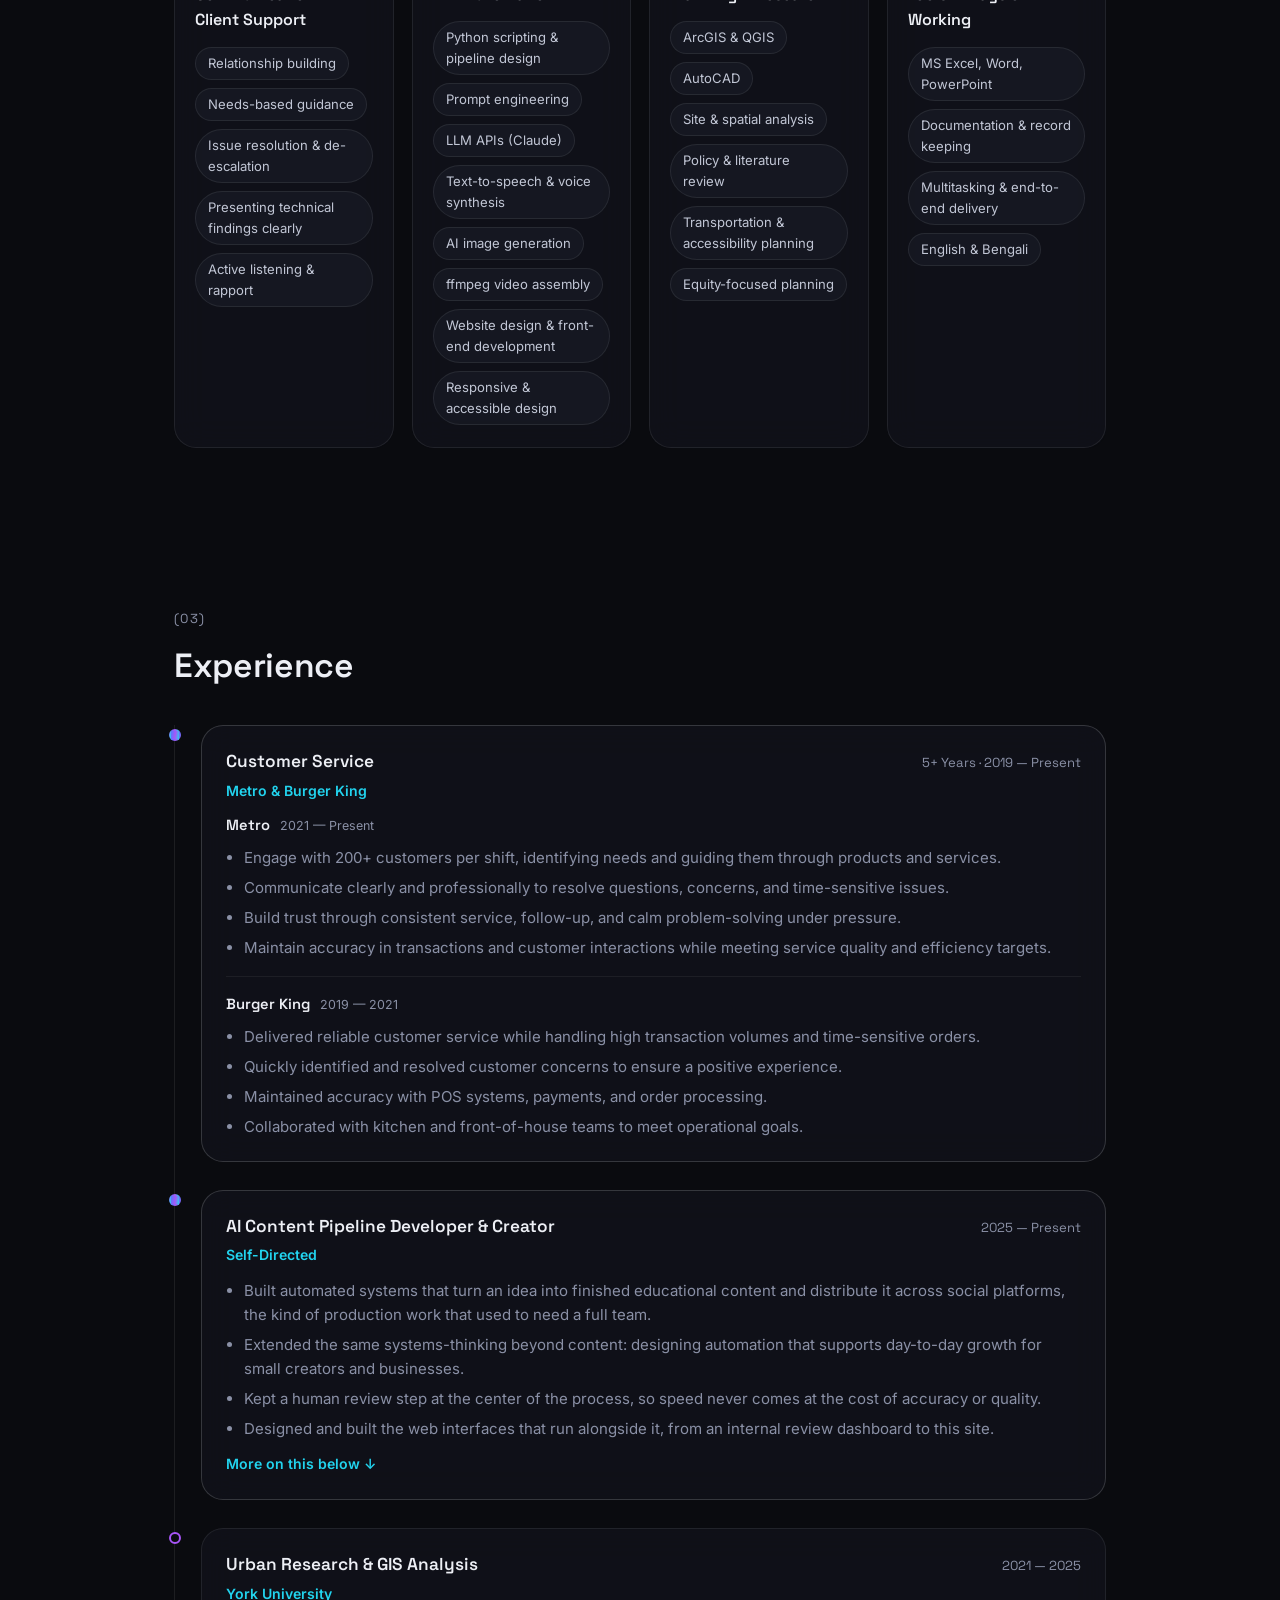
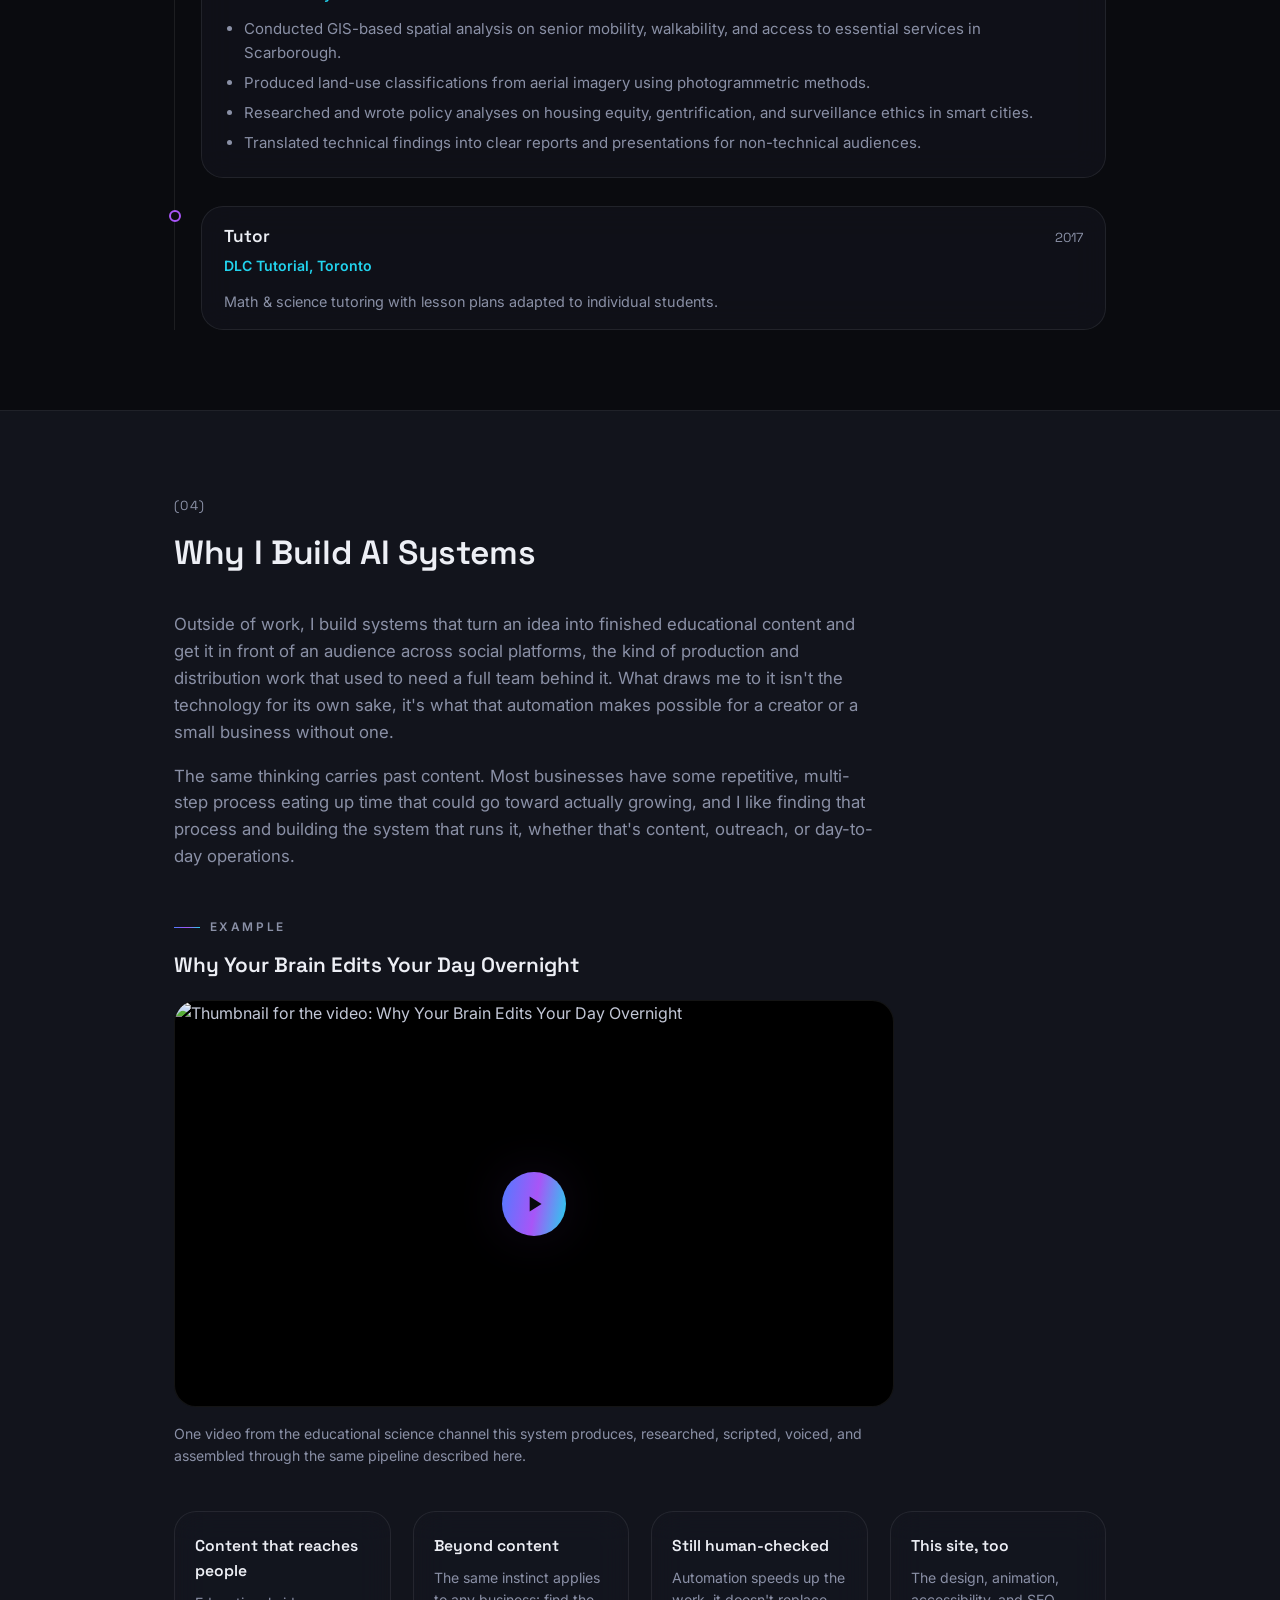
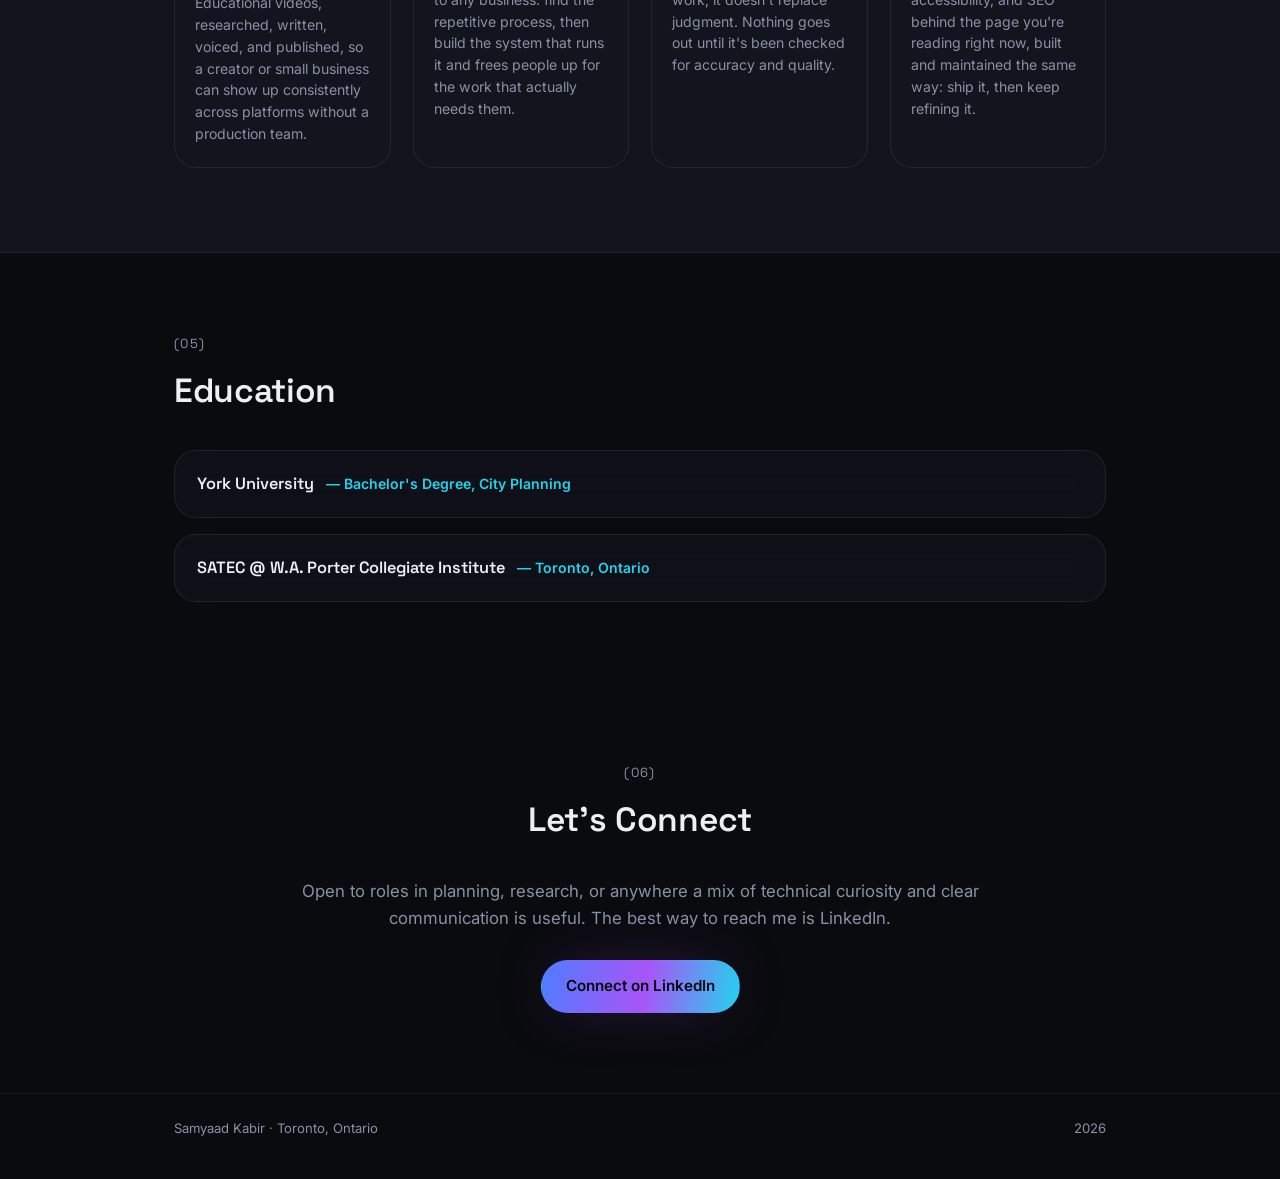
==== commit 6189b69f: "Add motion polish, mobile/a11y refinements, and web-design credit - Sliding nav indicator, cursor-gl" ====
--- a/index.html
+++ b/index.html
@@ -49,6 +49,7 @@
 
 <link rel="preconnect" href="https://fonts.googleapis.com">
 <link rel="preconnect" href="https://fonts.gstatic.com" crossorigin>
+<link rel="preload" as="style" href="https://fonts.googleapis.com/css2?family=Inter:wght@400;500;600;700&family=Space+Grotesk:wght@500;600;700&display=swap">
 <link href="https://fonts.googleapis.com/css2?family=Inter:wght@400;500;600;700&family=Space+Grotesk:wght@500;600;700&display=swap" rel="stylesheet">
 <link rel="stylesheet" href="style.css">
 
@@ -74,6 +75,7 @@
       <li><a href="#ai-work">AI Work</a></li>
       <li><a href="#education">Education</a></li>
       <li><a href="#contact" class="nav-cta">Contact</a></li>
+      <span class="nav-indicator" id="navIndicator" aria-hidden="true"></span>
     </ul>
   </nav>
 </header>
@@ -102,7 +104,7 @@
   </section>
 
   <section id="about" class="section container">
-    <span class="section-index reveal">(01)</span>
+    <span class="section-index reveal" aria-hidden="true">(01)</span>
     <h2 class="section-title reveal">About</h2>
     <div class="about-grid">
       <p class="lead reveal">
@@ -122,7 +124,7 @@
   </section>
 
   <section id="skills" class="section container">
-    <span class="section-index reveal">(02)</span>
+    <span class="section-index reveal" aria-hidden="true">(02)</span>
     <h2 class="section-title reveal">Skills</h2>
     <div class="skills-grid">
 
@@ -146,6 +148,8 @@
           <li>Text-to-speech &amp; voice synthesis</li>
           <li>AI image generation</li>
           <li>ffmpeg video assembly</li>
+          <li>Website design &amp; front-end development</li>
+          <li>Responsive &amp; accessible design</li>
         </ul>
       </div>
 
@@ -175,7 +179,7 @@
   </section>
 
   <section id="experience" class="section container">
-    <span class="section-index reveal">(03)</span>
+    <span class="section-index reveal" aria-hidden="true">(03)</span>
     <h2 class="section-title reveal">Experience</h2>
 
     <div class="timeline">
@@ -223,6 +227,7 @@
             <li>Built automated systems that turn an idea into finished educational content and distribute it across social platforms, the kind of production work that used to need a full team.</li>
             <li>Extended the same systems-thinking beyond content: designing automation that supports day-to-day growth for small creators and businesses.</li>
             <li>Kept a human review step at the center of the process, so speed never comes at the cost of accuracy or quality.</li>
+            <li>Designed and built the web interfaces that run alongside it, from an internal review dashboard to this site.</li>
           </ul>
           <a class="timeline-link" href="#ai-work">More on this below ↓</a>
         </div>
@@ -262,7 +267,7 @@
 
   <section id="ai-work" class="section--feature">
     <div class="container">
-      <span class="section-index reveal">(04)</span>
+      <span class="section-index reveal" aria-hidden="true">(04)</span>
       <h2 class="section-title reveal">Why I Build AI Systems</h2>
       <p class="lead reveal">
         Outside of work, I build systems that turn an idea into finished educational content and get it in
@@ -279,8 +284,11 @@
       <div class="showcase reveal">
         <p class="eyebrow">Example</p>
         <h3 class="showcase-title">Why Your Brain Edits Your Day Overnight</h3>
-        <div class="video-embed glass-card">
-          <iframe src="https://www.youtube.com/embed/pyfgws_NGvw" title="Why Your Brain Edits Your Day Overnight" loading="lazy" allowfullscreen></iframe>
+        <div class="video-embed glass-card" id="videoEmbed" data-video-id="pyfgws_NGvw" data-video-title="Why Your Brain Edits Your Day Overnight">
+          <img class="video-thumb" src="https://img.youtube.com/vi/pyfgws_NGvw/hqdefault.jpg" alt="Thumbnail for the video: Why Your Brain Edits Your Day Overnight" loading="lazy">
+          <button class="video-play-btn" type="button" aria-label="Play video: Why Your Brain Edits Your Day Overnight">
+            <svg viewBox="0 0 24 24" width="26" height="26" aria-hidden="true"><path d="M8 5v14l11-7z" fill="currentColor"/></svg>
+          </button>
         </div>
         <p class="showcase-caption">One video from the educational science channel this system produces, researched, scripted, voiced, and assembled through the same pipeline described here.</p>
         <p class="print-only">Watch: https://www.youtube.com/watch?v=pyfgws_NGvw</p>
@@ -302,12 +310,17 @@
           <p>Automation speeds up the work, it doesn't replace judgment. Nothing goes out until it's been
           checked for accuracy and quality.</p>
         </div>
+        <div class="ai-detail glass-card">
+          <h4>This site, too</h4>
+          <p>The design, animation, accessibility, and SEO behind the page you're reading right now, built
+          and maintained the same way: ship it, then keep refining it.</p>
+        </div>
       </div>
     </div>
   </section>
 
   <section id="education" class="section container">
-    <span class="section-index reveal">(05)</span>
+    <span class="section-index reveal" aria-hidden="true">(05)</span>
     <h2 class="section-title reveal">Education</h2>
     <div class="edu-list">
       <div class="edu-item glass-card reveal">
@@ -322,7 +335,7 @@
   </section>
 
   <section id="contact" class="section container contact-section">
-    <span class="section-index reveal">(06)</span>
+    <span class="section-index reveal" aria-hidden="true">(06)</span>
     <h2 class="section-title reveal">Let's Connect</h2>
     <p class="lead reveal">
       Open to roles in planning, research, or anywhere a mix of technical curiosity and clear
@@ -342,6 +355,6 @@
 
 <button class="back-to-top" id="backToTop" aria-label="Back to top">↑</button>
 
-<script src="script.js"></script>
+<script src="script.js" defer></script>
 </body>
 </html>
--- a/style.css
+++ b/style.css
@@ -59,12 +59,31 @@
 /* soft ambient glow behind the page, not a hard graphic */
 .noise-bg{
   position: fixed;
-  inset: 0;
+  inset: -10%;
+  width: 120%;
+  height: 120%;
   z-index: -1;
   pointer-events: none;
   background-image:
     radial-gradient(50% 40% at 18% 0%, rgba(79,124,255,0.14), transparent 70%),
     radial-gradient(45% 35% at 85% 15%, rgba(168,85,247,0.12), transparent 70%);
+  animation: bg-drift 50s ease-in-out infinite alternate;
+}
+@keyframes bg-drift{
+  0%{ transform: translate(0, 0); }
+  100%{ transform: translate(-2%, 2%); }
+}
+
+/* ---------- Reduced motion ---------- */
+@media (prefers-reduced-motion: reduce){
+  *, *::before, *::after{
+    animation-duration: .01ms !important;
+    animation-iteration-count: 1 !important;
+    transition-duration: .01ms !important;
+    scroll-behavior: auto !important;
+  }
+  .reveal{ opacity: 1; transform: none; }
+  .kw__i{ opacity: 1; transform: none; }
 }
 
 /* ---------- Skip link / scroll progress ---------- */
@@ -166,6 +185,7 @@
   margin: 0;
   padding: 0;
   align-items: center;
+  position: relative;
 }
 .nav-links a{
   font-size: .9rem;
@@ -174,18 +194,15 @@
 }
 .nav-links a:hover{ color: var(--text-strong); }
 .nav-links a.is-active{ color: var(--text-strong); }
-.nav-links li:not(:last-child) a.is-active{
-  position: relative;
-}
-.nav-links li:not(:last-child) a.is-active::after{
-  content: "";
+.nav-indicator{
   position: absolute;
-  left: 0;
-  right: 0;
   bottom: -6px;
   height: 2px;
   background: var(--gradient-flow);
   border-radius: 2px;
+  opacity: 0;
+  transition: left .3s ease, width .3s ease, opacity .2s ease;
+  pointer-events: none;
 }
 .nav-cta{
   border: 1px solid var(--border-strong);
@@ -200,9 +217,10 @@
   display: none;
   flex-direction: column;
   justify-content: center;
+  align-items: center;
   gap: 5px;
-  width: 34px;
-  height: 34px;
+  width: 44px;
+  height: 44px;
   background: none;
   border: none;
   cursor: pointer;
@@ -368,12 +386,24 @@
 
 /* ---------- Glass card ---------- */
 .glass-card{
+  position: relative;
   background: var(--glass-bg);
   border: 1px solid var(--border);
   border-radius: var(--radius-lg);
   backdrop-filter: blur(16px) saturate(130%);
   transition: border-color .2s ease, box-shadow .2s ease;
-}
+  overflow: hidden;
+}
+.glass-card::before{
+  content: "";
+  position: absolute;
+  inset: 0;
+  background: radial-gradient(240px circle at var(--mx, 50%) var(--my, 50%), rgba(168,85,247,0.16), transparent 70%);
+  opacity: 0;
+  transition: opacity .3s ease;
+  pointer-events: none;
+}
+.glass-card:hover::before{ opacity: 1; }
 .glass-card:hover{
   border-color: var(--border-strong);
   box-shadow: var(--shadow-card);
@@ -414,7 +444,19 @@
   border: 1px solid var(--border);
   border-radius: 999px;
   padding: 5px 12px;
-}
+  opacity: 0;
+  transform: translateY(6px);
+  transition: opacity .4s ease, transform .4s ease;
+}
+.skill-card.is-visible li{ opacity: 1; transform: none; }
+.skill-card.is-visible li:nth-child(1){ transition-delay: .04s; }
+.skill-card.is-visible li:nth-child(2){ transition-delay: .08s; }
+.skill-card.is-visible li:nth-child(3){ transition-delay: .12s; }
+.skill-card.is-visible li:nth-child(4){ transition-delay: .16s; }
+.skill-card.is-visible li:nth-child(5){ transition-delay: .2s; }
+.skill-card.is-visible li:nth-child(6){ transition-delay: .24s; }
+.skill-card.is-visible li:nth-child(7){ transition-delay: .28s; }
+.skill-card.is-visible li:nth-child(8){ transition-delay: .32s; }
 
 /* ---------- Timeline ---------- */
 .timeline{
@@ -476,6 +518,17 @@
   display: grid;
   gap: 6px;
 }
+.timeline-content ul li{
+  opacity: 0;
+  transform: translateY(6px);
+  transition: opacity .4s ease, transform .4s ease;
+}
+.timeline-item.is-visible .timeline-content ul li{ opacity: 1; transform: none; }
+.timeline-item.is-visible .timeline-content ul li:nth-child(1){ transition-delay: .05s; }
+.timeline-item.is-visible .timeline-content ul li:nth-child(2){ transition-delay: .1s; }
+.timeline-item.is-visible .timeline-content ul li:nth-child(3){ transition-delay: .15s; }
+.timeline-item.is-visible .timeline-content ul li:nth-child(4){ transition-delay: .2s; }
+.timeline-item.is-visible .timeline-content ul li:nth-child(5){ transition-delay: .25s; }
 .timeline-subrole + .timeline-subrole{
   padding-top: 16px;
   margin-top: 16px;
@@ -533,7 +586,10 @@
   padding-top: 56.25%;
   border-radius: var(--radius-lg);
   overflow: hidden;
-}
+  cursor: pointer;
+  background: #000;
+}
+.video-embed::before{ display: none; }
 .video-embed iframe{
   position: absolute;
   inset: 0;
@@ -541,6 +597,32 @@
   height: 100%;
   border: 0;
 }
+.video-thumb{
+  position: absolute;
+  inset: 0;
+  width: 100%;
+  height: 100%;
+  object-fit: cover;
+}
+.video-play-btn{
+  position: absolute;
+  top: 50%;
+  left: 50%;
+  transform: translate(-50%, -50%);
+  width: 64px;
+  height: 64px;
+  border-radius: 50%;
+  border: none;
+  background: var(--gradient-flow);
+  color: #08090C;
+  display: flex;
+  align-items: center;
+  justify-content: center;
+  box-shadow: var(--glow-violet);
+  cursor: pointer;
+  transition: transform .2s ease;
+}
+.video-embed:hover .video-play-btn{ transform: translate(-50%, -50%) scale(1.08); }
 .showcase-caption{
   margin: 16px 0 0;
   font-size: .88rem;
@@ -551,7 +633,7 @@
 .ai-details{
   margin-top: 44px;
   display: grid;
-  grid-template-columns: repeat(3, 1fr);
+  grid-template-columns: repeat(auto-fit, minmax(210px, 1fr));
   gap: 22px;
 }
 .ai-detail{ padding: 22px 20px; }
@@ -636,10 +718,12 @@
     display: none;
   }
   .nav-links.is-open{ display: flex; }
+  .nav-indicator{ display: none; }
   .skills-grid{ grid-template-columns: 1fr; }
   .timeline{ padding-left: 20px; }
   .timeline-marker{ left: -26px; }
   .hero{ padding: 96px 24px 64px; }
+  .showcase-title{ font-size: 1.1rem; }
 }
 
 /* ---------- Print ---------- */
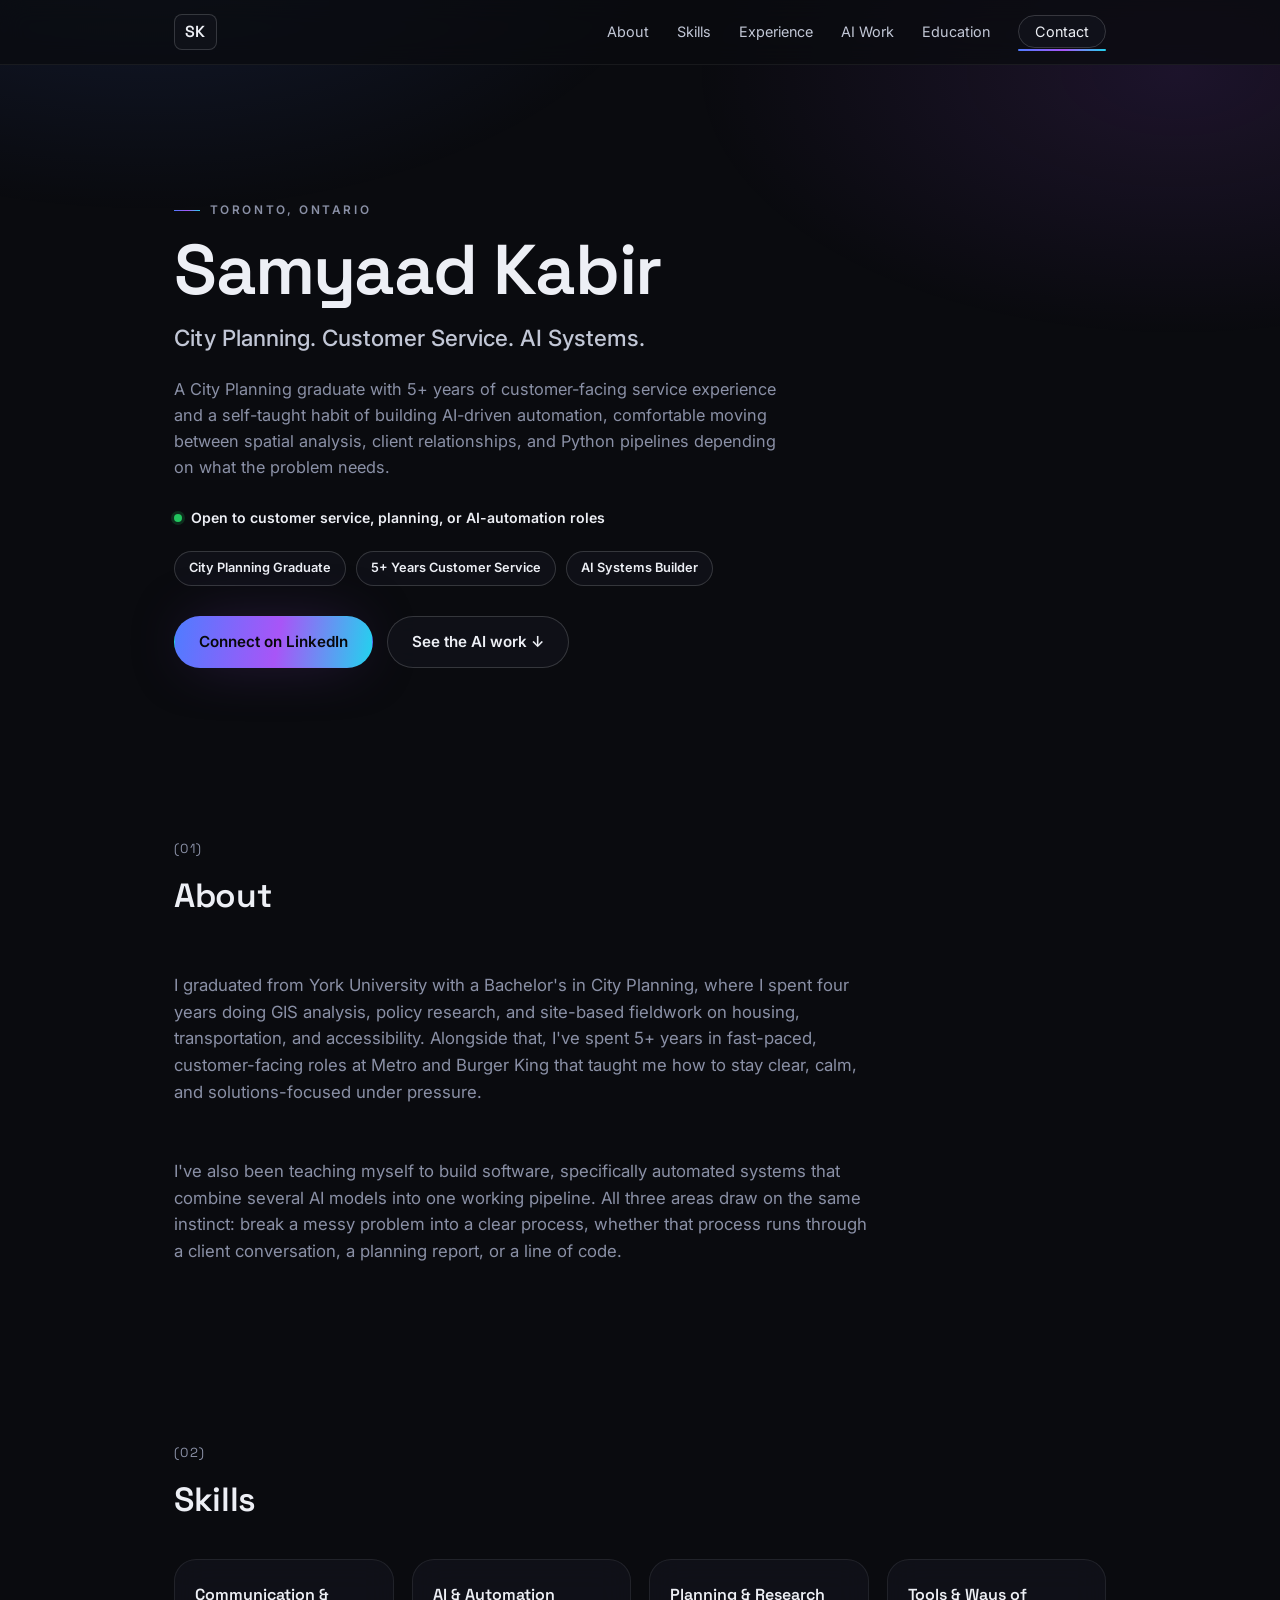
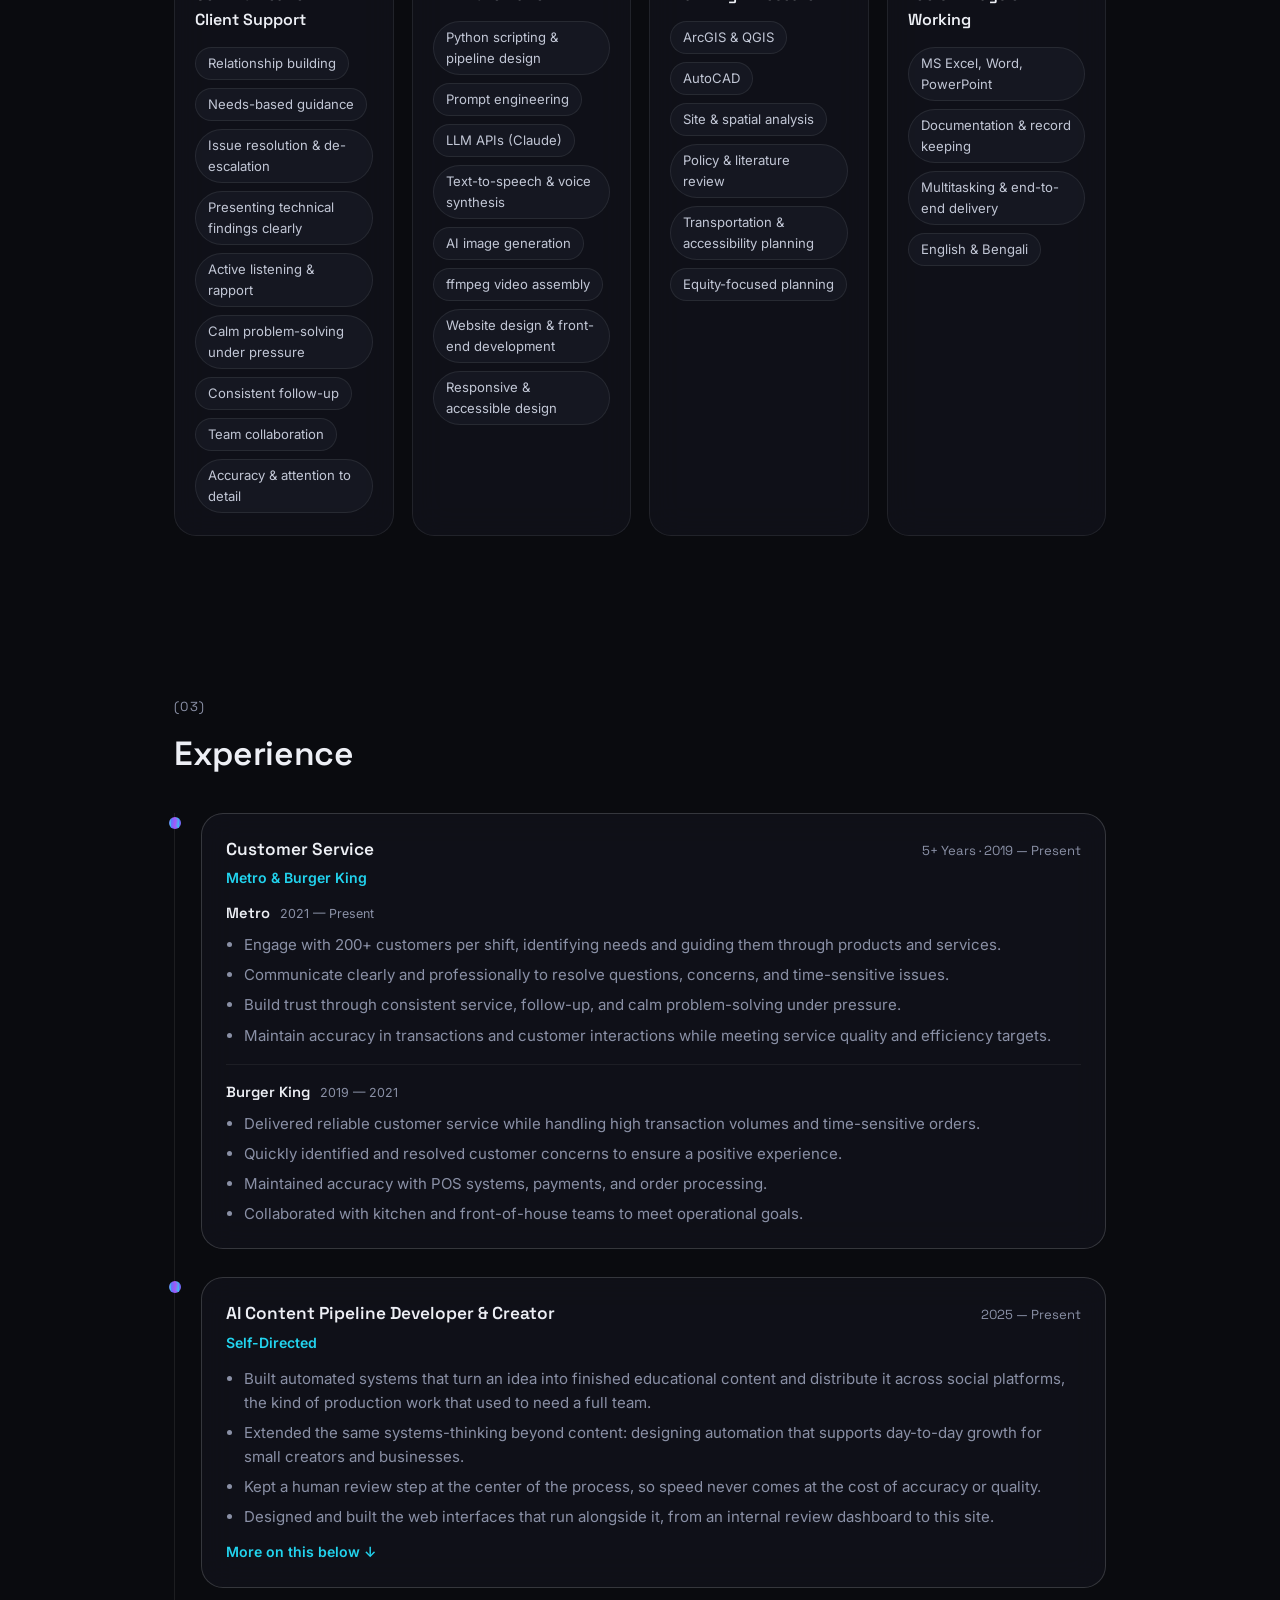
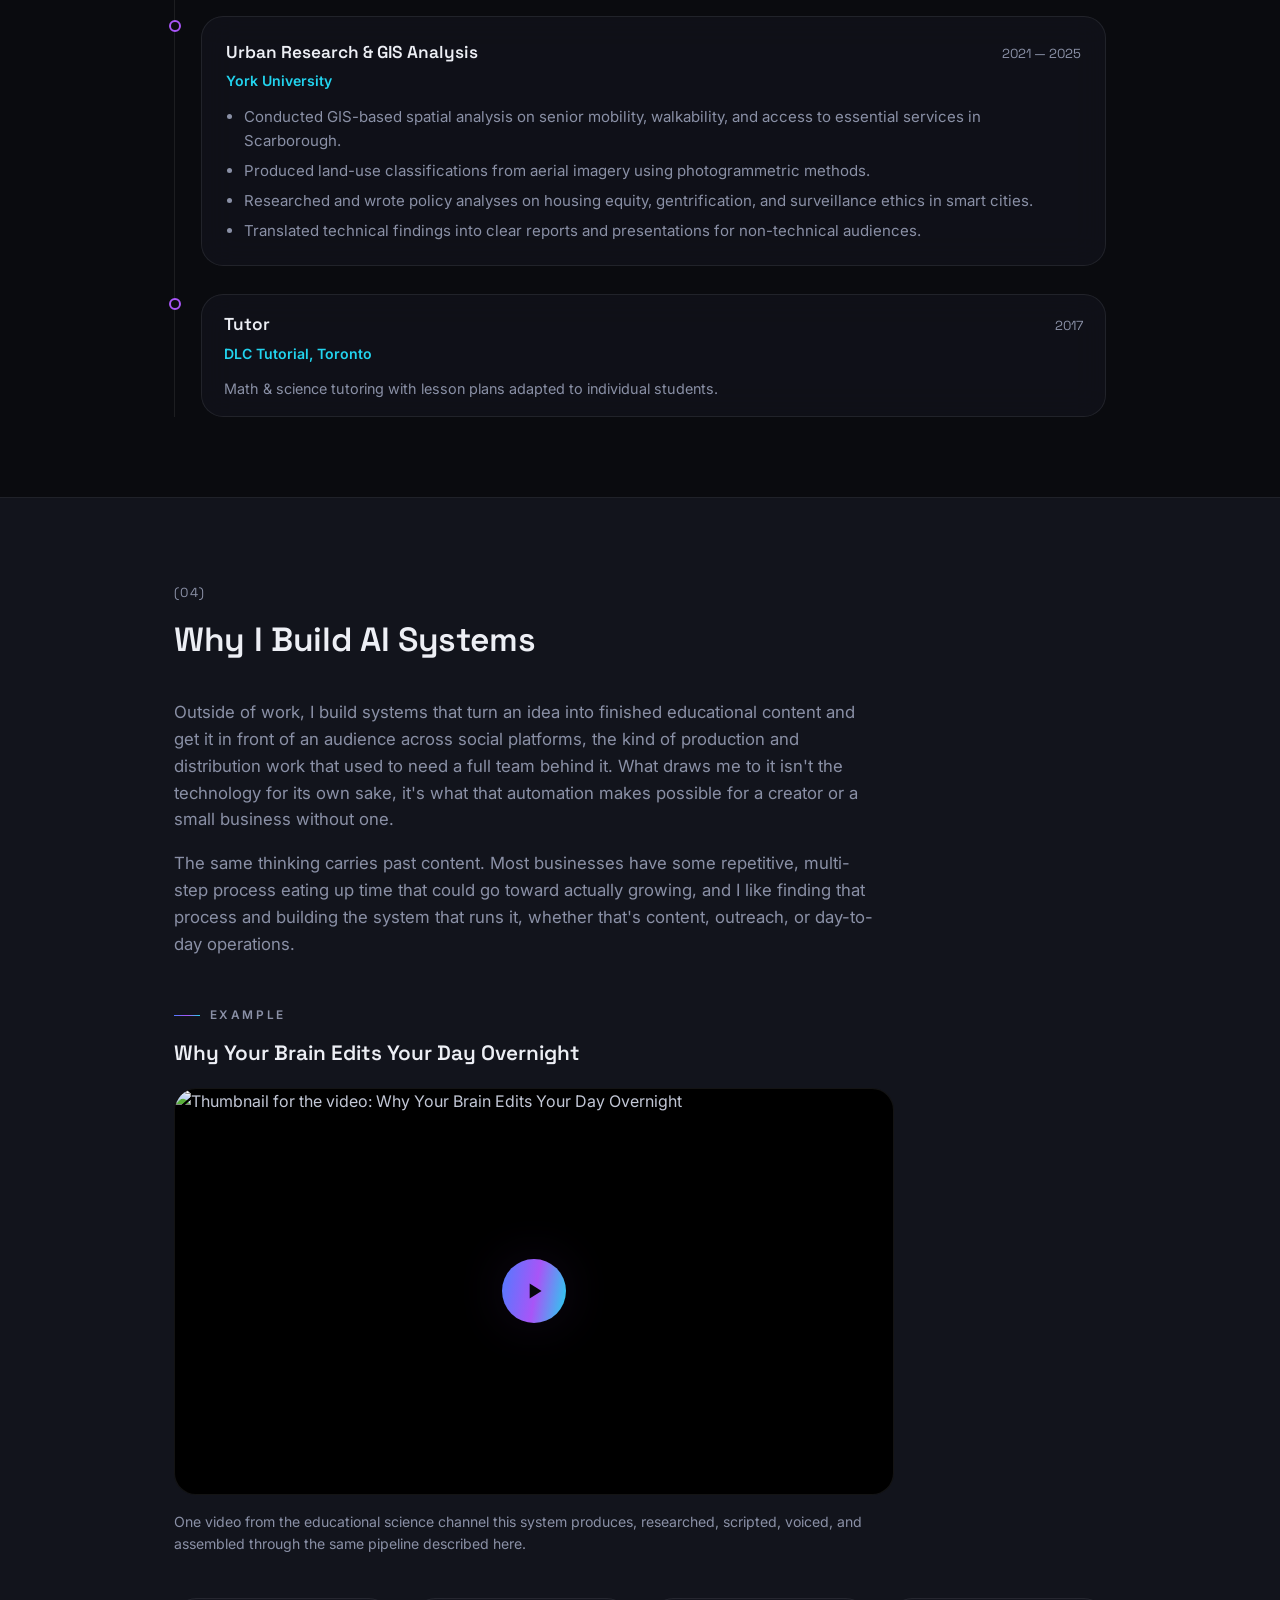
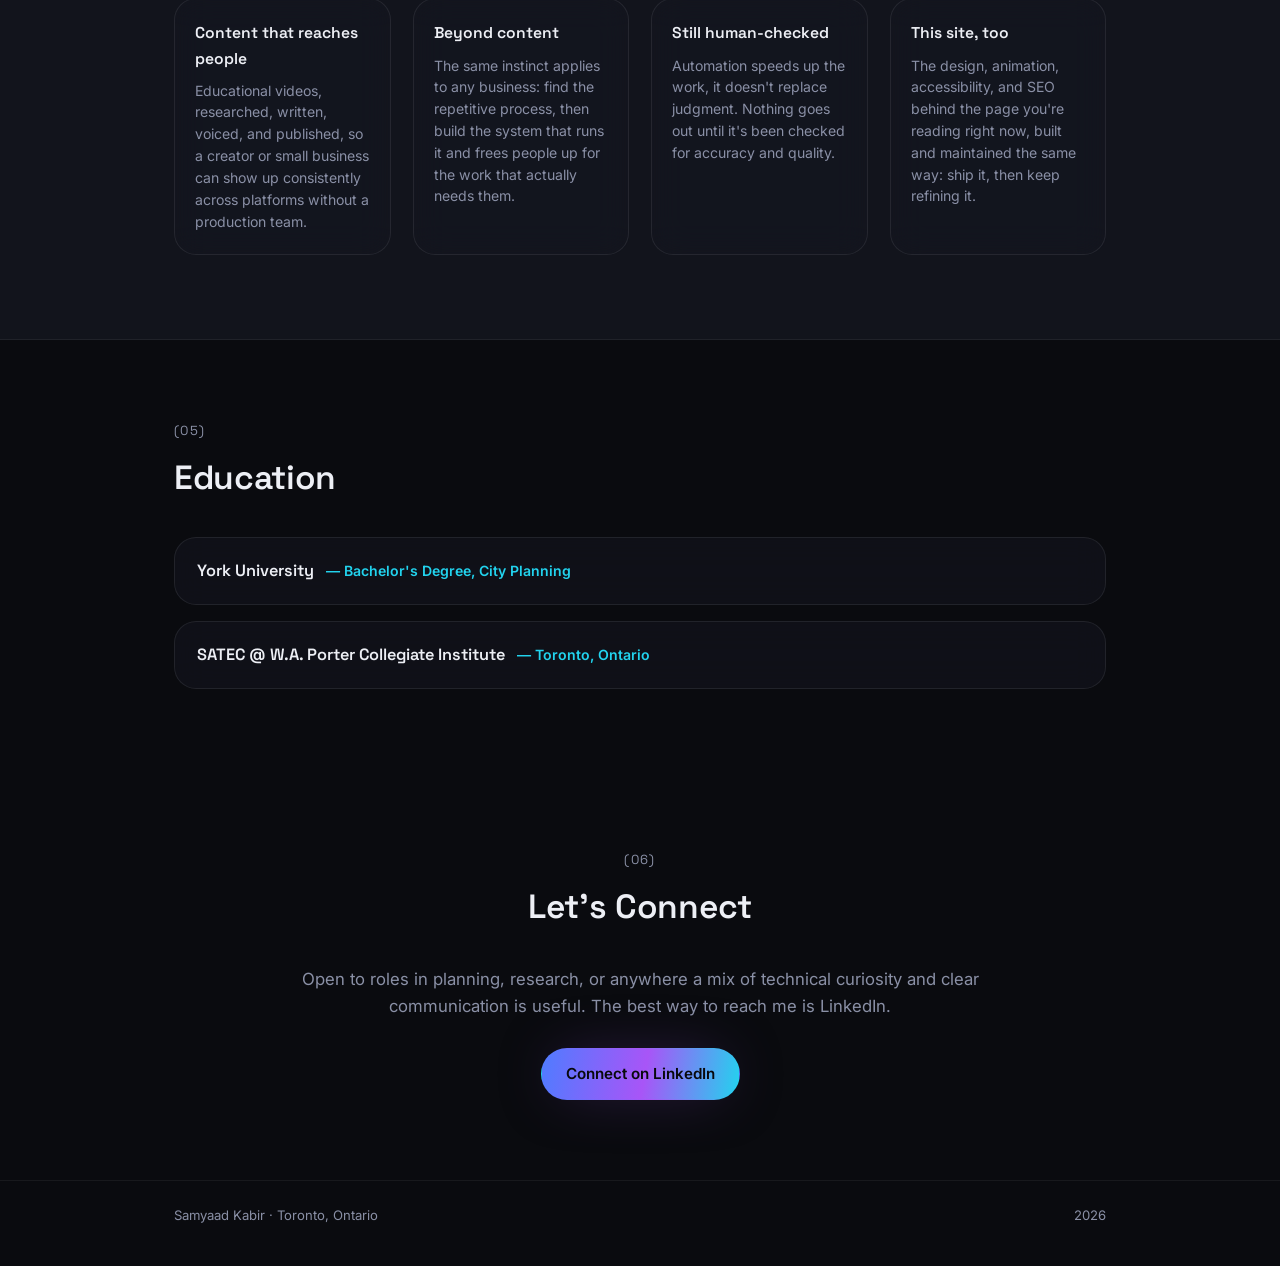
==== commit ce6c428e: "Expand Communication & Client Support skills list" ====
--- a/index.html
+++ b/index.html
@@ -136,6 +136,10 @@
           <li>Issue resolution &amp; de-escalation</li>
           <li>Presenting technical findings clearly</li>
           <li>Active listening &amp; rapport</li>
+          <li>Calm problem-solving under pressure</li>
+          <li>Consistent follow-up</li>
+          <li>Team collaboration</li>
+          <li>Accuracy &amp; attention to detail</li>
         </ul>
       </div>
 
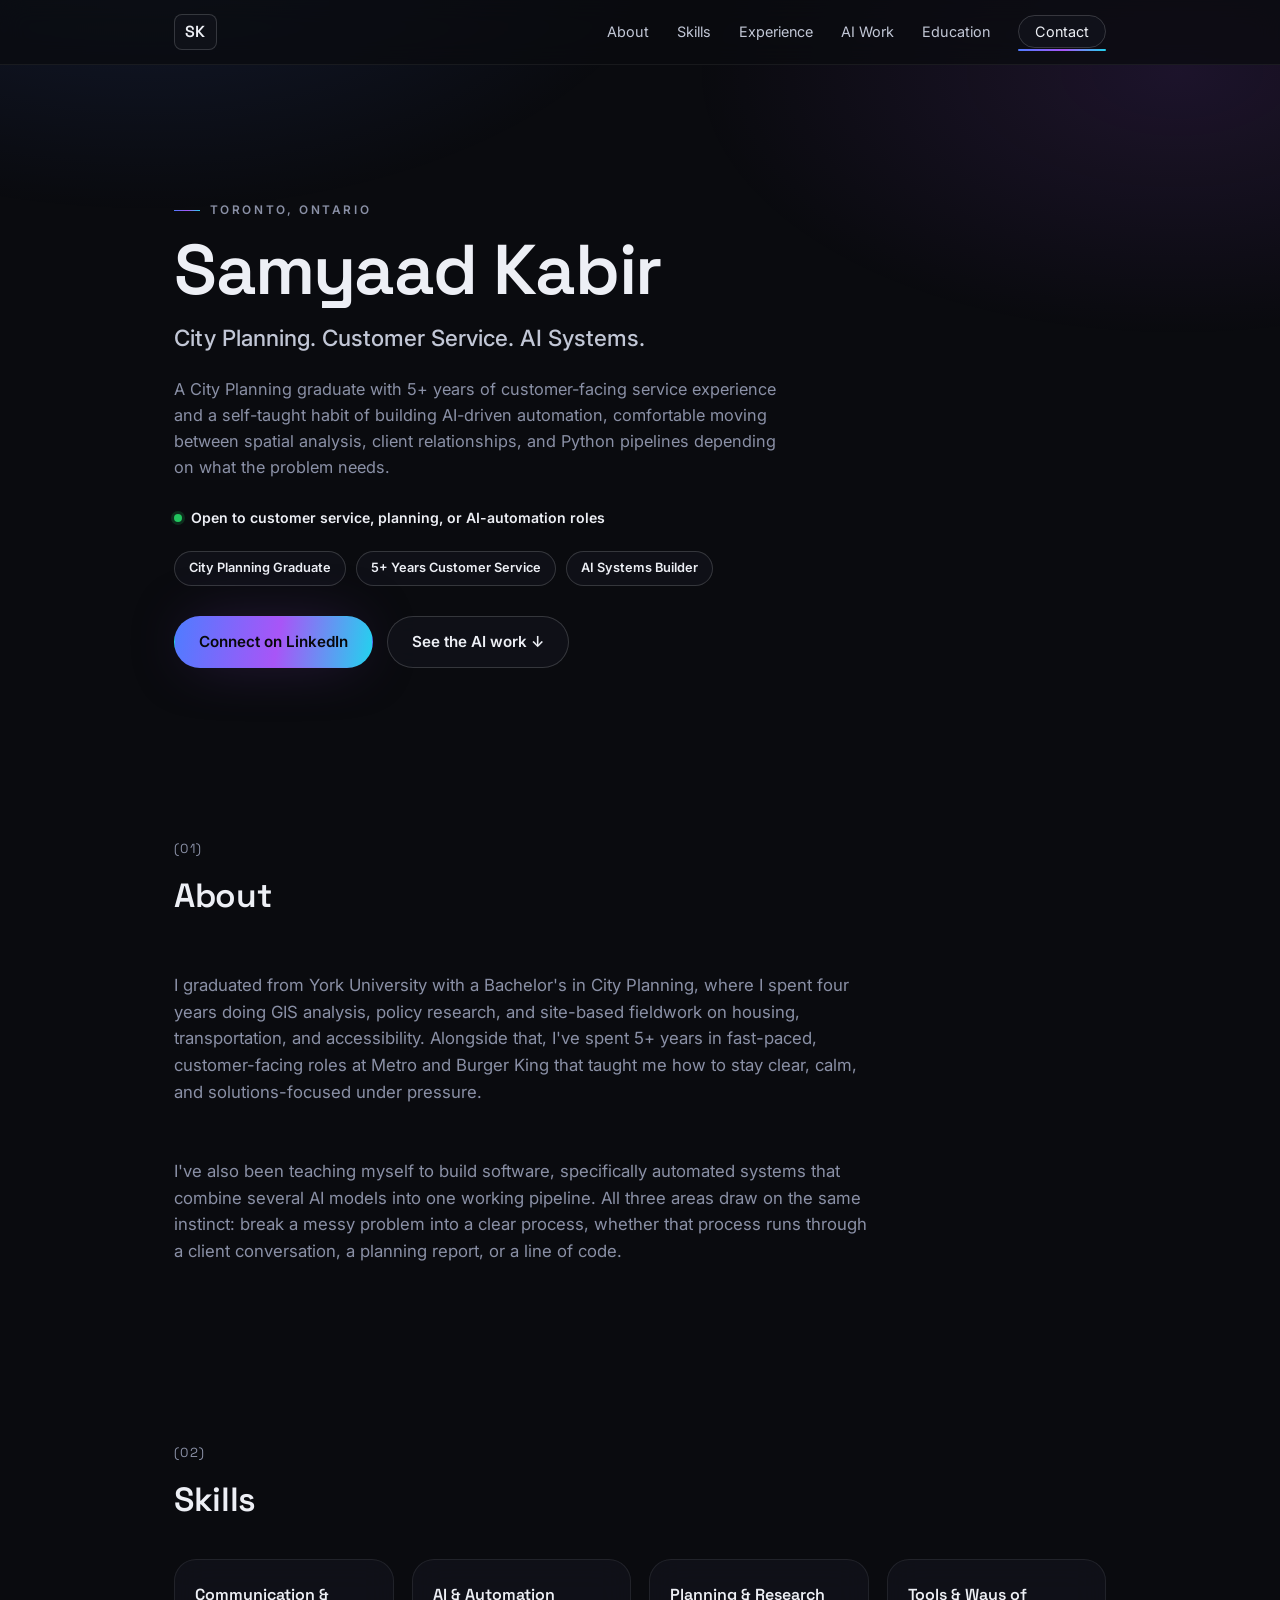
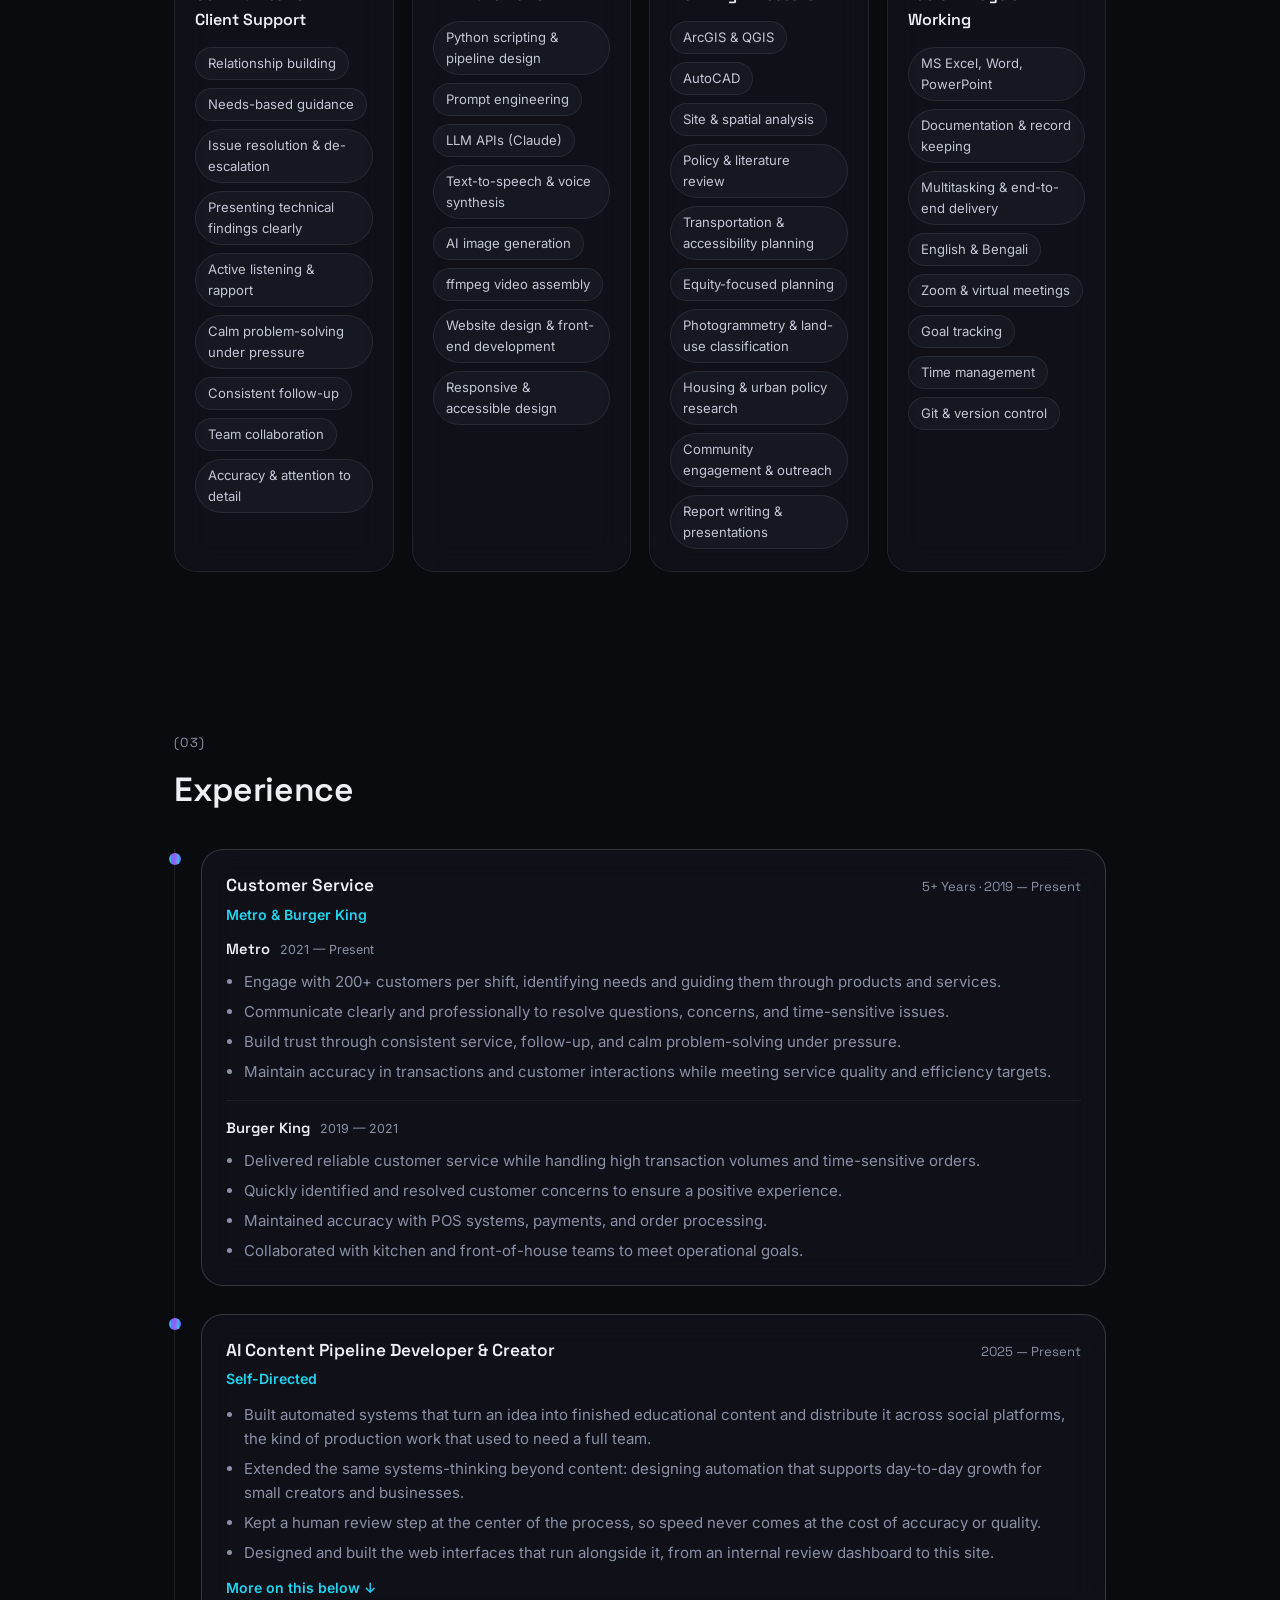
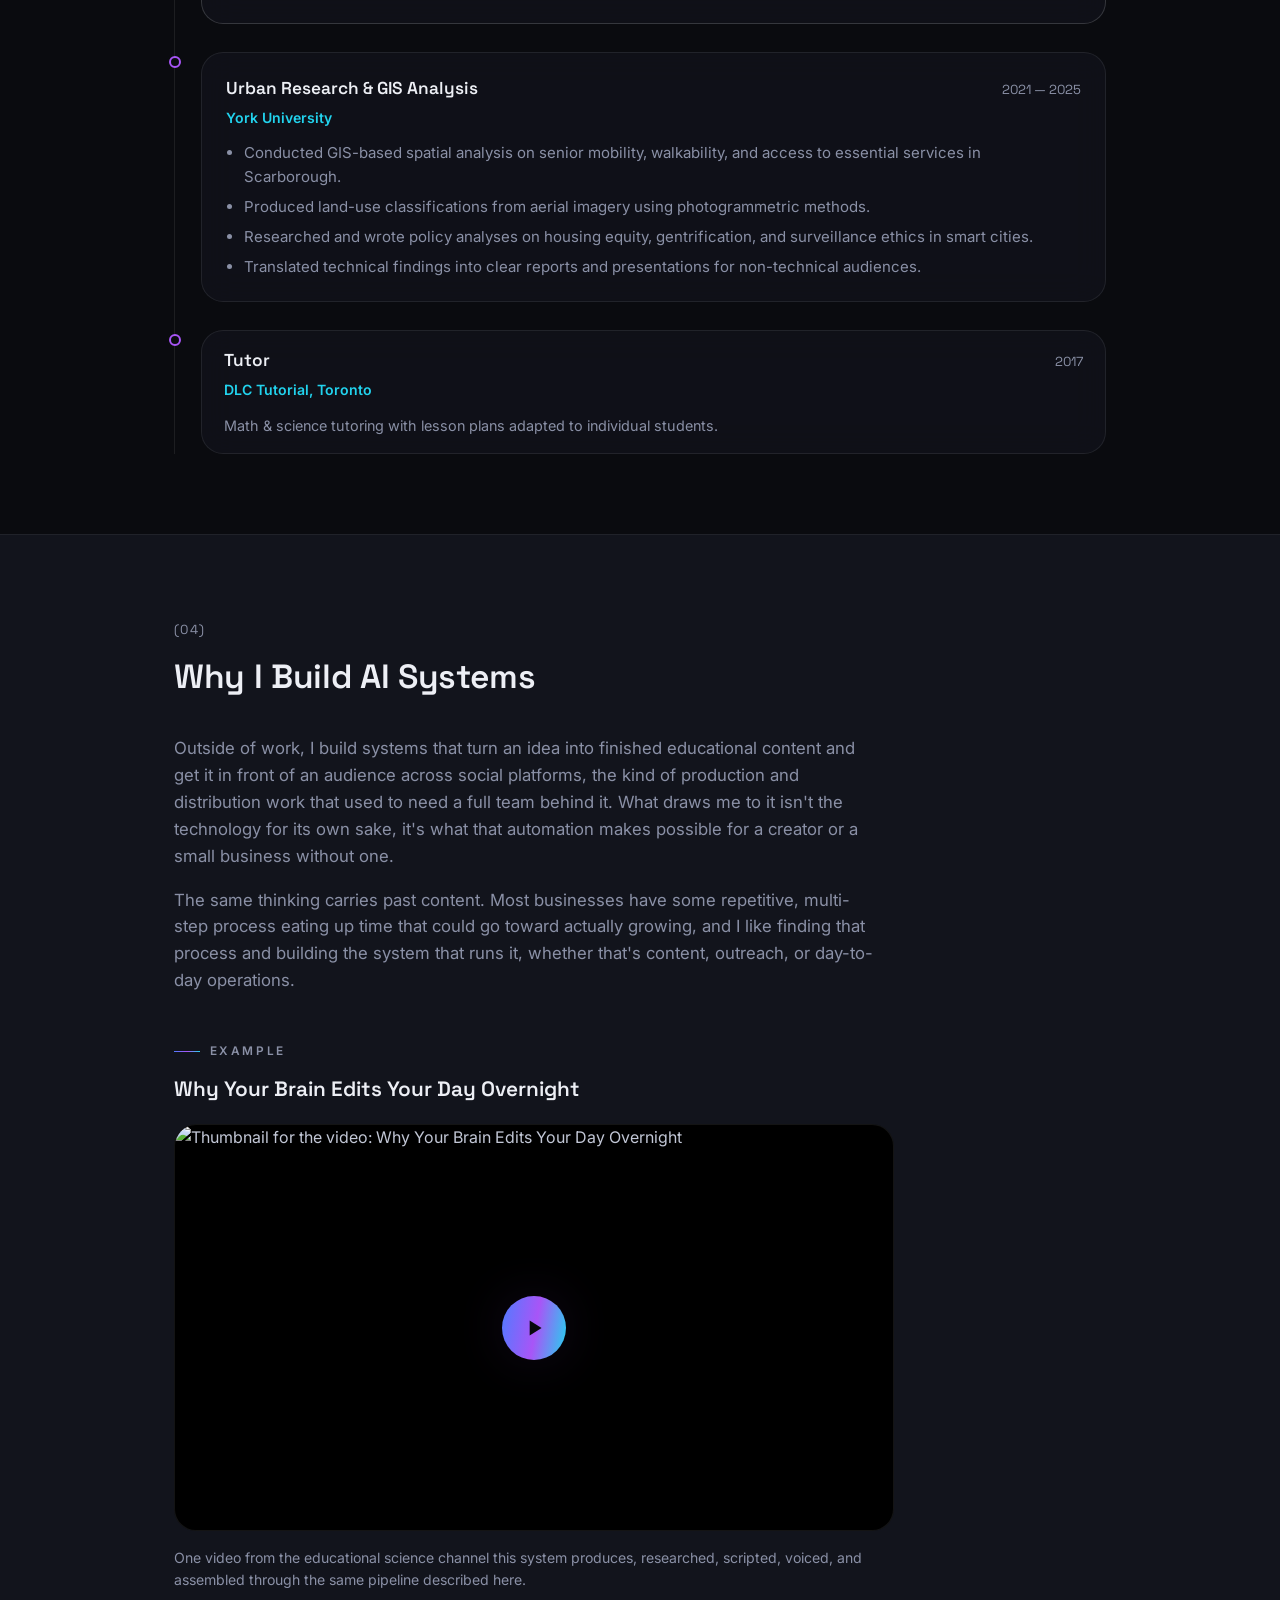
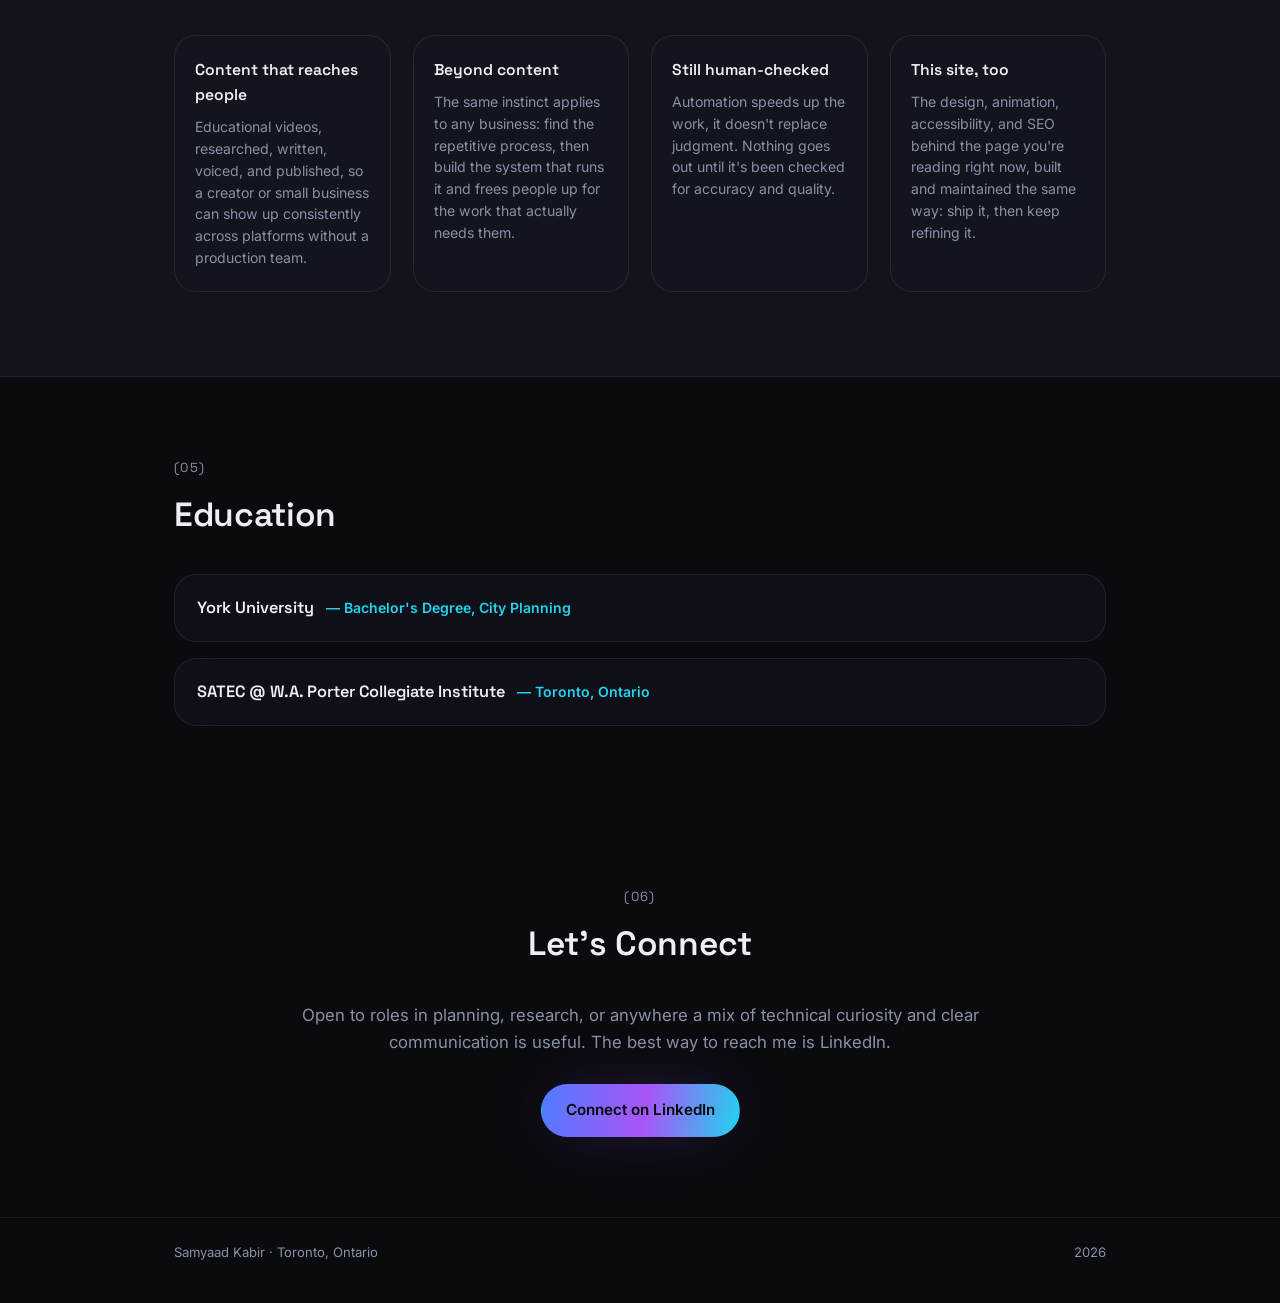
==== commit 31aecf9a: "Expand Planning & Research and Tools & Ways of Working skills" ====
--- a/index.html
+++ b/index.html
@@ -166,6 +166,10 @@
           <li>Policy &amp; literature review</li>
           <li>Transportation &amp; accessibility planning</li>
           <li>Equity-focused planning</li>
+          <li>Photogrammetry &amp; land-use classification</li>
+          <li>Housing &amp; urban policy research</li>
+          <li>Community engagement &amp; outreach</li>
+          <li>Report writing &amp; presentations</li>
         </ul>
       </div>
 
@@ -176,6 +180,10 @@
           <li>Documentation &amp; record keeping</li>
           <li>Multitasking &amp; end-to-end delivery</li>
           <li>English &amp; Bengali</li>
+          <li>Zoom &amp; virtual meetings</li>
+          <li>Goal tracking</li>
+          <li>Time management</li>
+          <li>Git &amp; version control</li>
         </ul>
       </div>
 
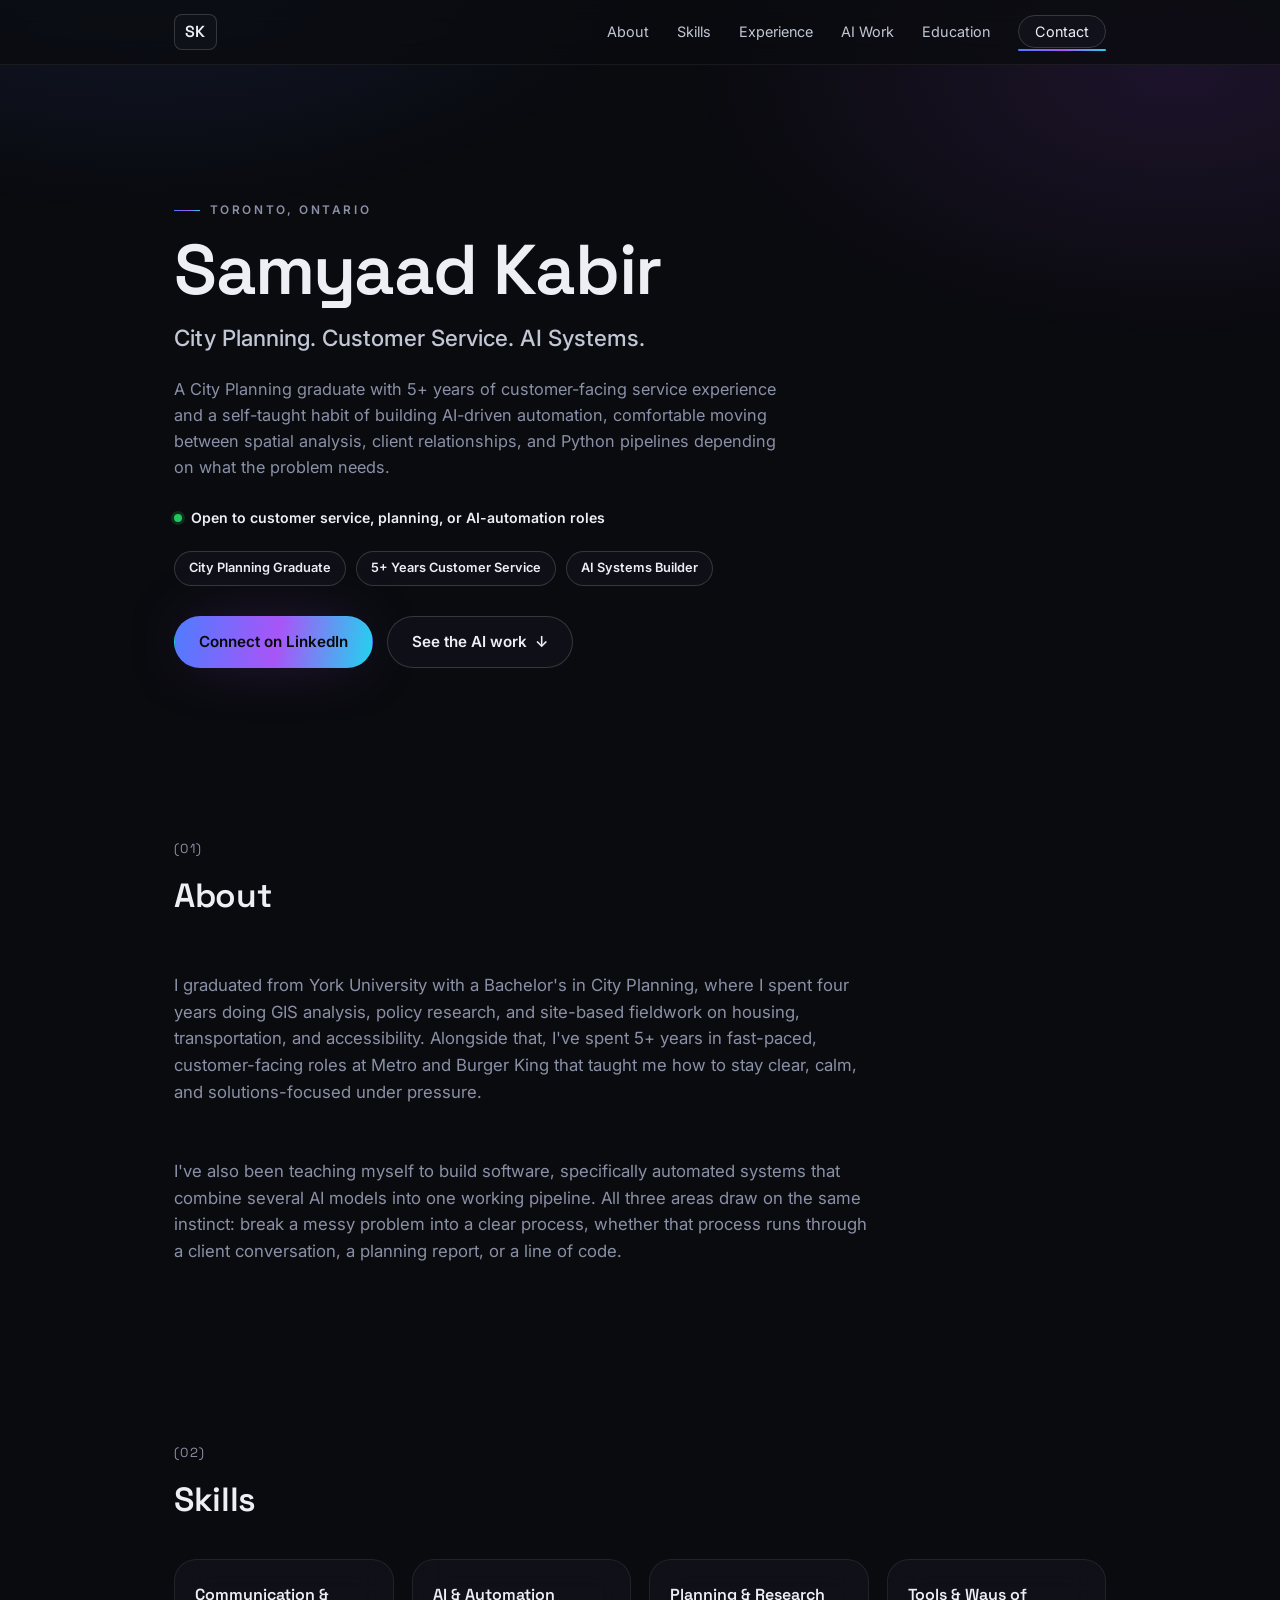
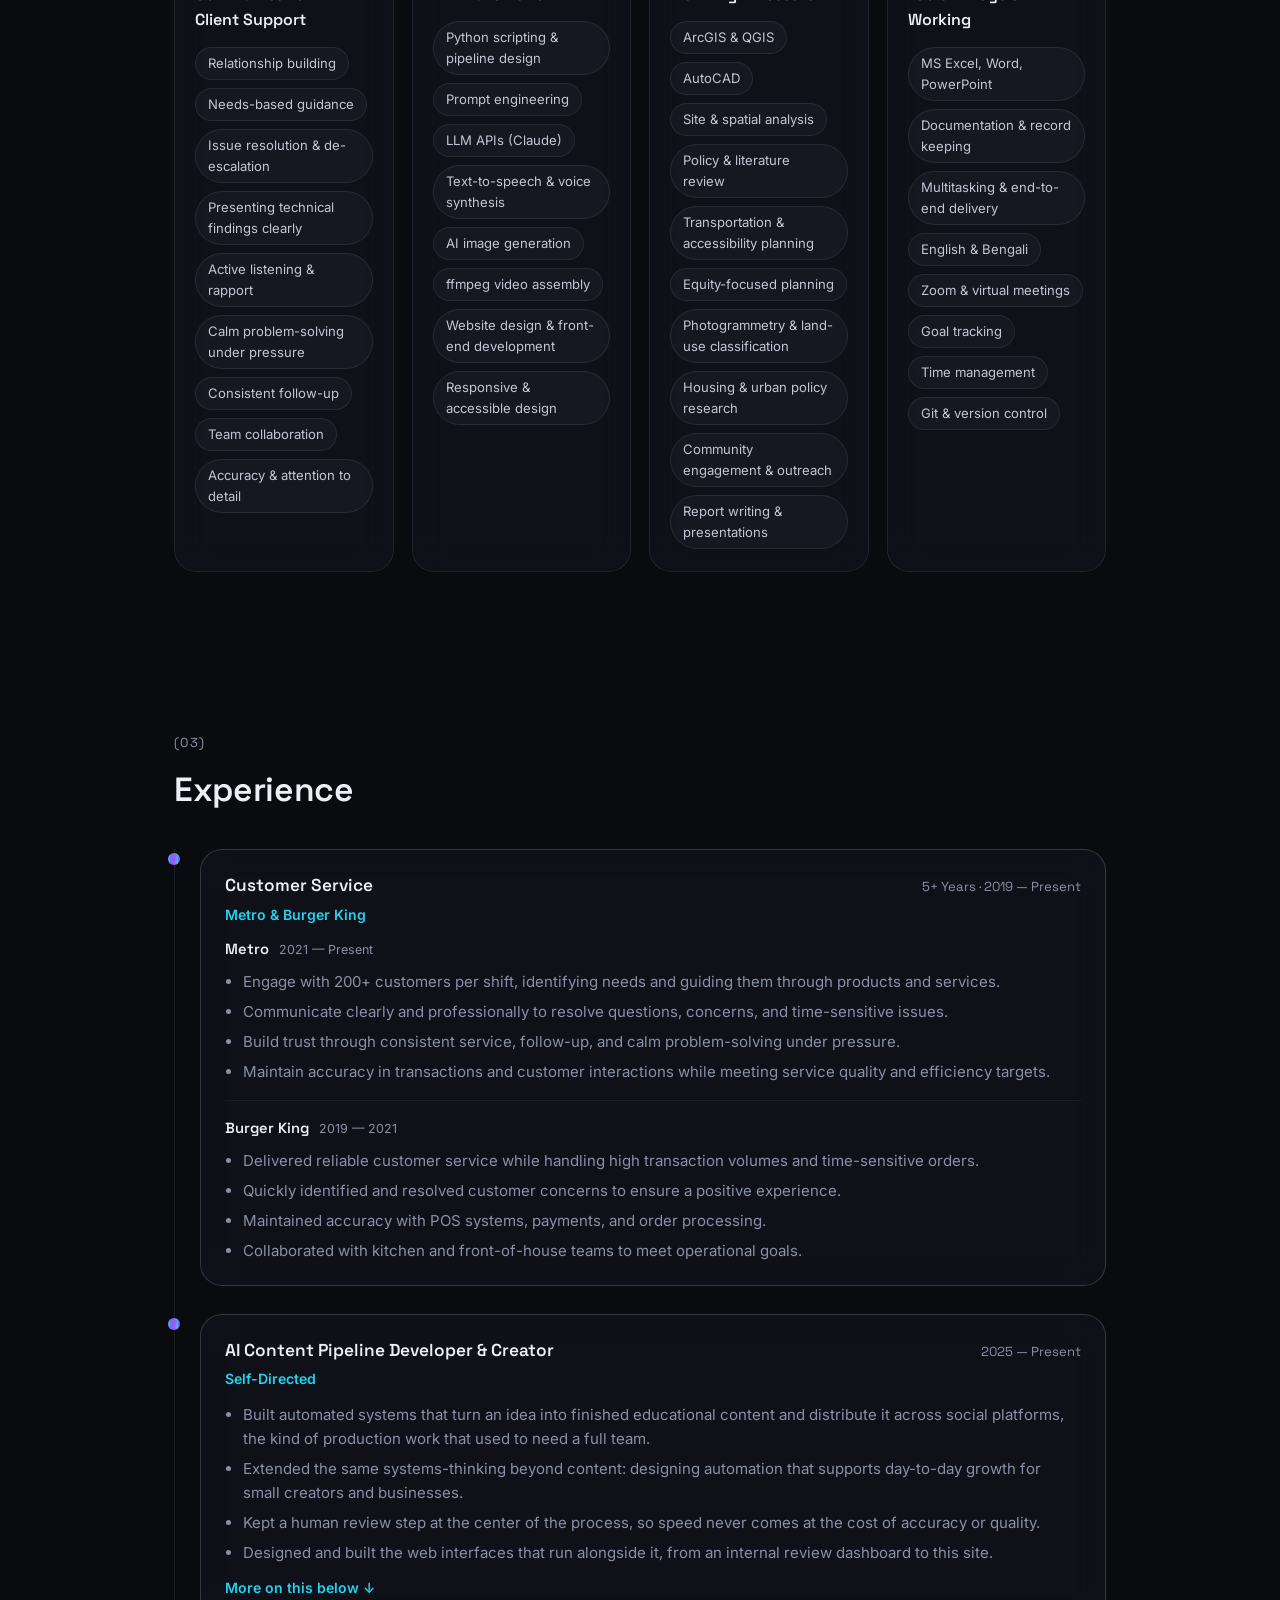
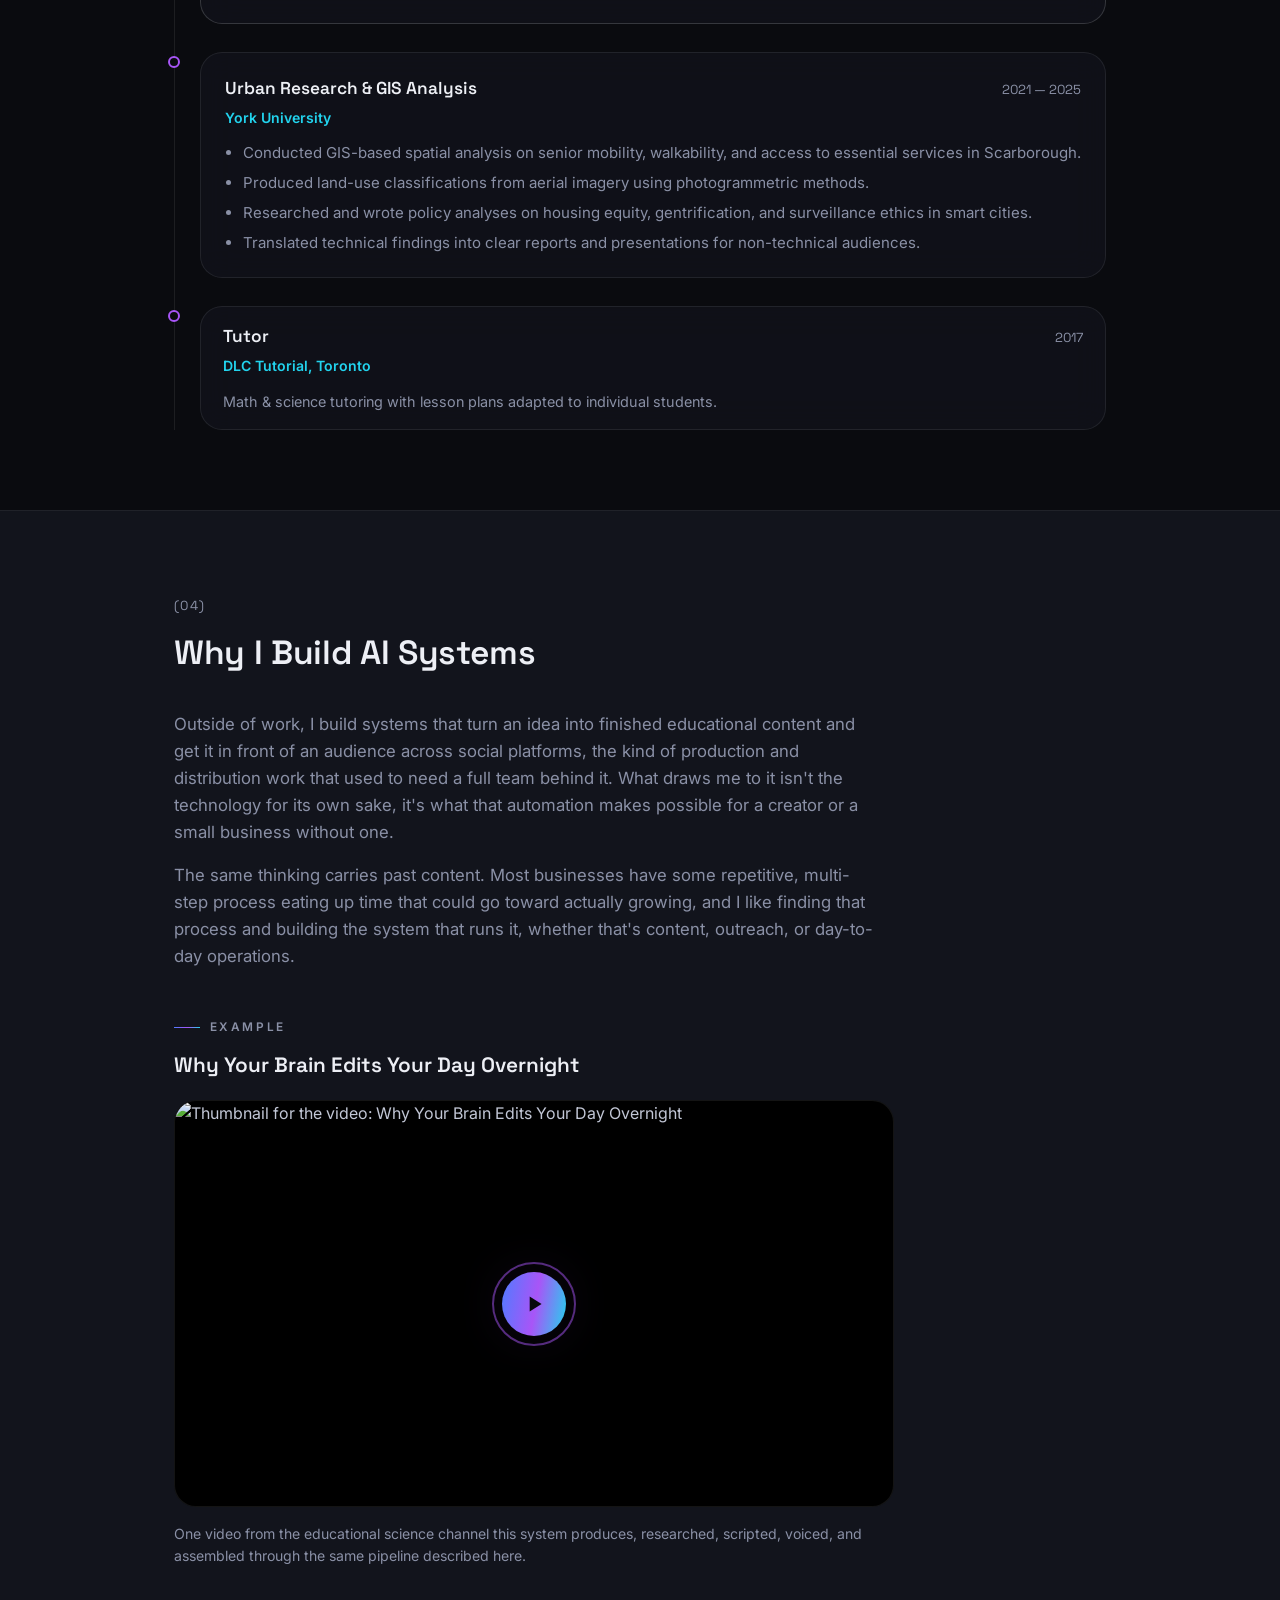
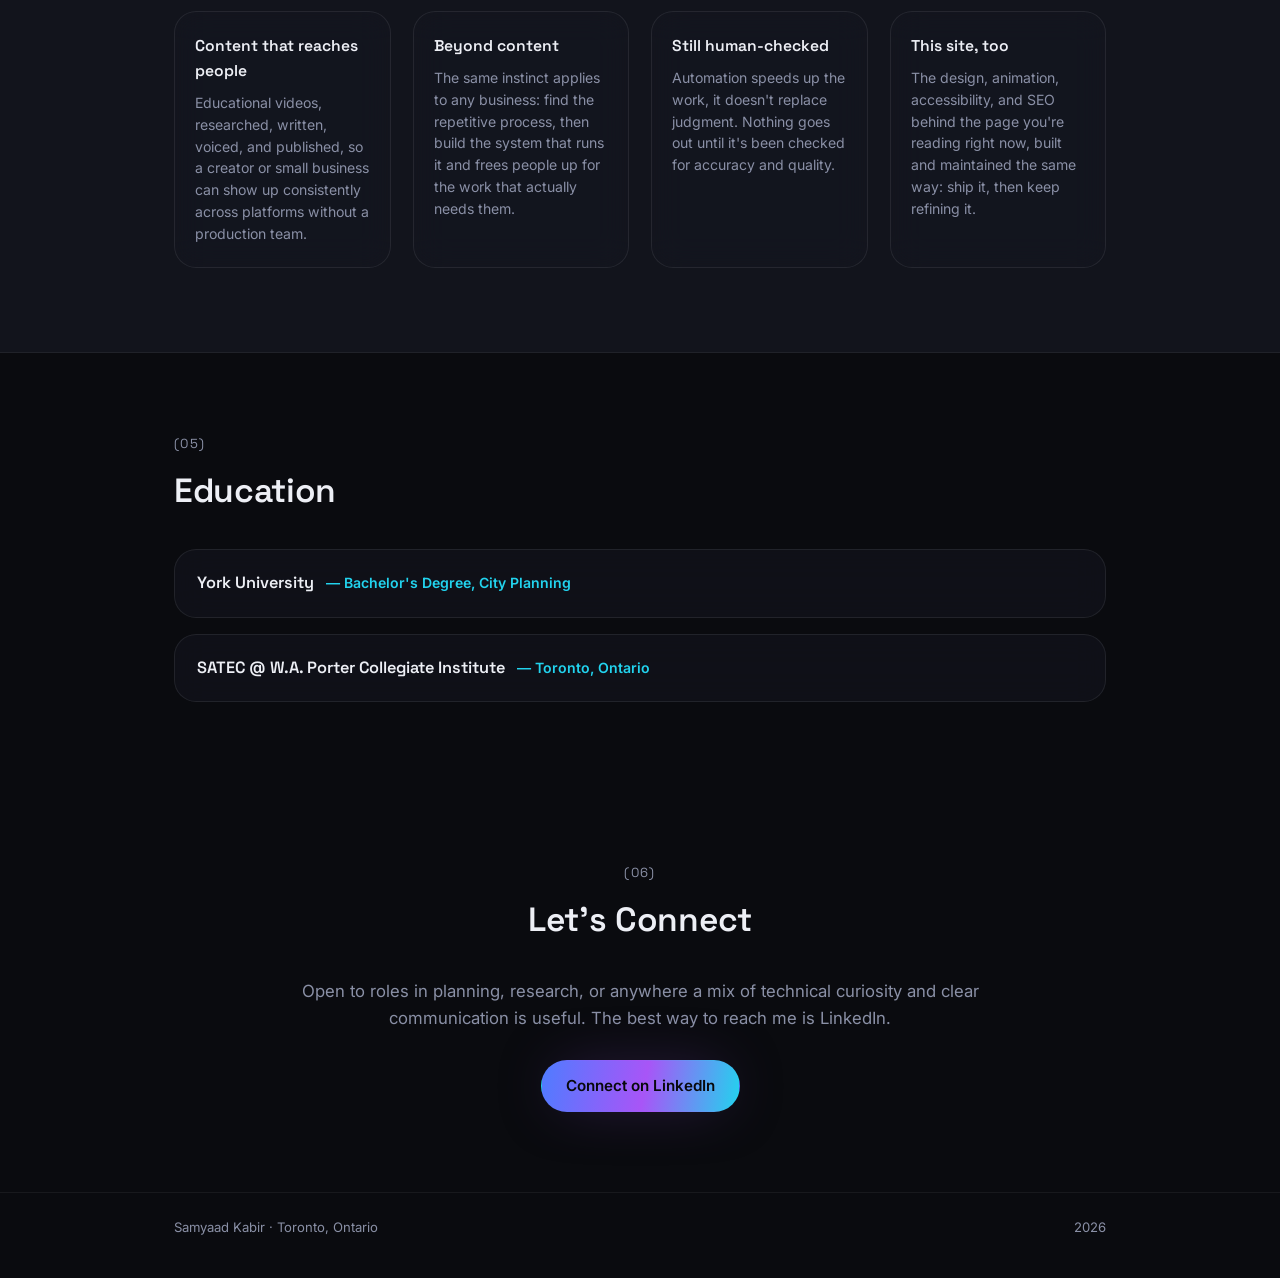
==== commit 4e2c1b01: "Add 10 more motion touches across the page Page-load fade-in, mobile nav slide/fade (was instant), t" ====
--- a/index.html
+++ b/index.html
@@ -58,6 +58,7 @@
 </head>
 <body>
 
+<div class="page-fade" aria-hidden="true"></div>
 <a class="skip-link" href="#main-content">Skip to content</a>
 <div class="scroll-progress" id="scrollProgress" aria-hidden="true"></div>
 <div class="noise-bg" aria-hidden="true"></div>
@@ -99,7 +100,7 @@
     </div>
     <div class="hero-actions reveal">
       <a class="btn btn-primary" href="https://www.linkedin.com/in/samyaad-k-3778b9367" target="_blank" rel="noopener">Connect on LinkedIn</a>
-      <a class="btn btn-ghost" href="#ai-work">See the AI work ↓</a>
+      <a class="btn btn-ghost" href="#ai-work">See the AI work <span class="nudge-arrow">↓</span></a>
     </div>
   </section>
 
@@ -194,7 +195,7 @@
     <span class="section-index reveal" aria-hidden="true">(03)</span>
     <h2 class="section-title reveal">Experience</h2>
 
-    <div class="timeline">
+    <div class="timeline" id="timelineLine">
 
       <article class="timeline-item timeline-item--featured reveal">
         <div class="timeline-marker"></div>
@@ -294,7 +295,7 @@
       </p>
 
       <div class="showcase reveal">
-        <p class="eyebrow">Example</p>
+        <p class="eyebrow reveal">Example</p>
         <h3 class="showcase-title">Why Your Brain Edits Your Day Overnight</h3>
         <div class="video-embed glass-card" id="videoEmbed" data-video-id="pyfgws_NGvw" data-video-title="Why Your Brain Edits Your Day Overnight">
           <img class="video-thumb" src="https://img.youtube.com/vi/pyfgws_NGvw/hqdefault.jpg" alt="Thumbnail for the video: Why Your Brain Edits Your Day Overnight" loading="lazy">
@@ -306,23 +307,23 @@
         <p class="print-only">Watch: https://www.youtube.com/watch?v=pyfgws_NGvw</p>
       </div>
 
-      <div class="ai-details reveal">
-        <div class="ai-detail glass-card">
+      <div class="ai-details">
+        <div class="ai-detail glass-card reveal">
           <h4>Content that reaches people</h4>
           <p>Educational videos, researched, written, voiced, and published, so a creator or small business
           can show up consistently across platforms without a production team.</p>
         </div>
-        <div class="ai-detail glass-card">
+        <div class="ai-detail glass-card reveal">
           <h4>Beyond content</h4>
           <p>The same instinct applies to any business: find the repetitive process, then build the system
           that runs it and frees people up for the work that actually needs them.</p>
         </div>
-        <div class="ai-detail glass-card">
+        <div class="ai-detail glass-card reveal">
           <h4>Still human-checked</h4>
           <p>Automation speeds up the work, it doesn't replace judgment. Nothing goes out until it's been
           checked for accuracy and quality.</p>
         </div>
-        <div class="ai-detail glass-card">
+        <div class="ai-detail glass-card reveal">
           <h4>This site, too</h4>
           <p>The design, animation, accessibility, and SEO behind the page you're reading right now, built
           and maintained the same way: ship it, then keep refining it.</p>
--- a/style.css
+++ b/style.css
@@ -72,6 +72,20 @@
 @keyframes bg-drift{
   0%{ transform: translate(0, 0); }
   100%{ transform: translate(-2%, 2%); }
+}
+
+/* ---------- Page entrance fade ---------- */
+.page-fade{
+  position: fixed;
+  inset: 0;
+  background: var(--bg);
+  z-index: 200;
+  pointer-events: none;
+  animation: page-fade-out .7s ease forwards;
+}
+@keyframes page-fade-out{
+  0%{ opacity: 1; }
+  100%{ opacity: 0; }
 }
 
 /* ---------- Reduced motion ---------- */
@@ -248,11 +262,13 @@
 }
 .eyebrow::before{
   content: "";
-  width: 26px;
+  width: 0;
   height: 1px;
   background: var(--gradient-flow);
   flex: none;
-}
+  transition: width .5s ease .15s;
+}
+.eyebrow.is-visible::before{ width: 26px; }
 .section-index{
   display: block;
   font-family: var(--font-display);
@@ -323,6 +339,11 @@
   gap: 14px;
   flex-wrap: wrap;
 }
+.nudge-arrow{
+  display: inline-block;
+  transition: transform .2s ease;
+}
+.btn:hover .nudge-arrow{ transform: translateY(3px); }
 
 /* ---------- Kinetic word reveal (hero name) ---------- */
 .kinetic{ display: block; }
@@ -398,7 +419,7 @@
   content: "";
   position: absolute;
   inset: 0;
-  background: radial-gradient(240px circle at var(--mx, 50%) var(--my, 50%), rgba(168,85,247,0.16), transparent 70%);
+  background: radial-gradient(320px circle at var(--mx, 50%) var(--my, 50%), rgba(168,85,247,0.28), transparent 70%);
   opacity: 0;
   transition: opacity .3s ease;
   pointer-events: none;
@@ -415,6 +436,10 @@
   grid-template-columns: repeat(4, 1fr);
   gap: 18px;
 }
+.skills-grid .skill-card:nth-child(1){ transition-delay: 0s; }
+.skills-grid .skill-card:nth-child(2){ transition-delay: .08s; }
+.skills-grid .skill-card:nth-child(3){ transition-delay: .16s; }
+.skills-grid .skill-card:nth-child(4){ transition-delay: .24s; }
 .skill-card{
   padding: 22px 20px;
 }
@@ -464,8 +489,18 @@
   display: grid;
   gap: 28px;
   padding-left: 26px;
-  border-left: 1px solid var(--border);
-}
+}
+.timeline::before{
+  content: "";
+  position: absolute;
+  left: 0;
+  top: 0;
+  width: 1px;
+  height: 0%;
+  background: var(--border);
+  transition: height 1.2s ease;
+}
+.timeline.is-visible::before{ height: 100%; }
 .timeline-item{ position: relative; }
 .timeline-marker{
   position: absolute;
@@ -476,7 +511,10 @@
   border-radius: 50%;
   background: var(--bg);
   border: 2px solid var(--accent-violet);
-}
+  transform: scale(0);
+  transition: transform .5s cubic-bezier(.34,1.56,.64,1);
+}
+.timeline-item.is-visible .timeline-marker{ transform: scale(1); }
 .timeline-item--featured .timeline-marker{
   background: var(--gradient-flow);
   border-color: transparent;
@@ -556,11 +594,23 @@
 }
 .timeline-link{
   display: inline-block;
+  position: relative;
   margin-top: 12px;
   font-size: .88rem;
   font-weight: 600;
   color: var(--accent-cyan);
 }
+.timeline-link::after{
+  content: "";
+  position: absolute;
+  left: 0;
+  bottom: -2px;
+  width: 0;
+  height: 1px;
+  background: var(--accent-cyan);
+  transition: width .25s ease;
+}
+.timeline-link:hover::after{ width: 100%; }
 
 /* ---------- AI Work ---------- */
 .section--feature{
@@ -603,6 +653,19 @@
   width: 100%;
   height: 100%;
   object-fit: cover;
+}
+.video-play-btn::after{
+  content: "";
+  position: absolute;
+  inset: -10px;
+  border-radius: 50%;
+  border: 2px solid rgba(168,85,247,0.5);
+  animation: pulse-ring 2.2s ease-out infinite;
+}
+@keyframes pulse-ring{
+  0%{ transform: scale(0.8); opacity: 0.8; }
+  70%{ transform: scale(1.4); opacity: 0; }
+  100%{ opacity: 0; }
 }
 .video-play-btn{
   position: absolute;
@@ -636,6 +699,10 @@
   grid-template-columns: repeat(auto-fit, minmax(210px, 1fr));
   gap: 22px;
 }
+.ai-details .ai-detail:nth-child(1){ transition-delay: 0s; }
+.ai-details .ai-detail:nth-child(2){ transition-delay: .08s; }
+.ai-details .ai-detail:nth-child(3){ transition-delay: .16s; }
+.ai-details .ai-detail:nth-child(4){ transition-delay: .24s; }
 .ai-detail{ padding: 22px 20px; }
 .ai-detail h4{
   margin: 0 0 8px;
@@ -713,11 +780,20 @@
     border-bottom: 1px solid var(--hairline);
     flex-direction: column;
     align-items: flex-start;
+    padding: 0 24px;
+    gap: 16px;
+    max-height: 0;
+    opacity: 0;
+    overflow: hidden;
+    transform: translateY(-6px);
+    transition: max-height .3s ease, opacity .25s ease, transform .3s ease, padding .3s ease;
+  }
+  .nav-links.is-open{
+    max-height: 400px;
+    opacity: 1;
     padding: 18px 24px 26px;
-    gap: 16px;
-    display: none;
+    transform: translateY(0);
   }
-  .nav-links.is-open{ display: flex; }
   .nav-indicator{ display: none; }
   .skills-grid{ grid-template-columns: 1fr; }
   .timeline{ padding-left: 20px; }
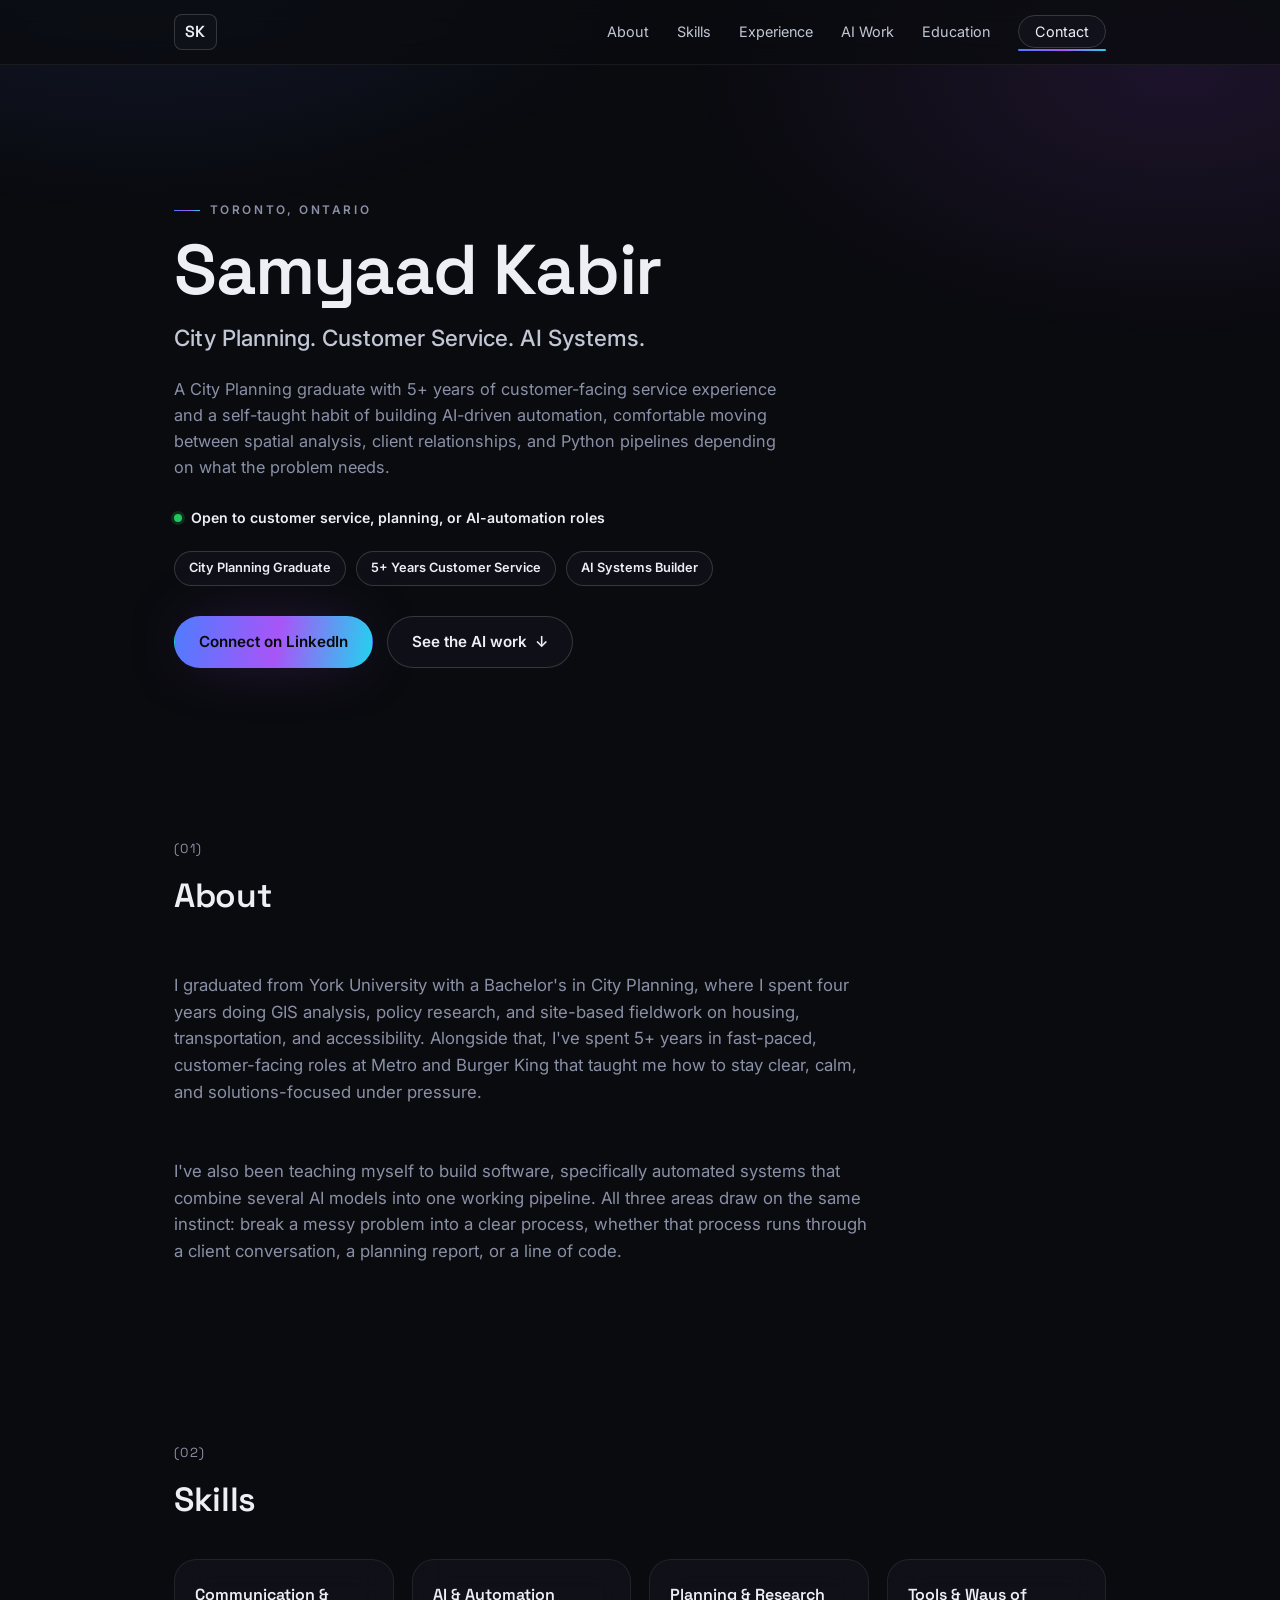
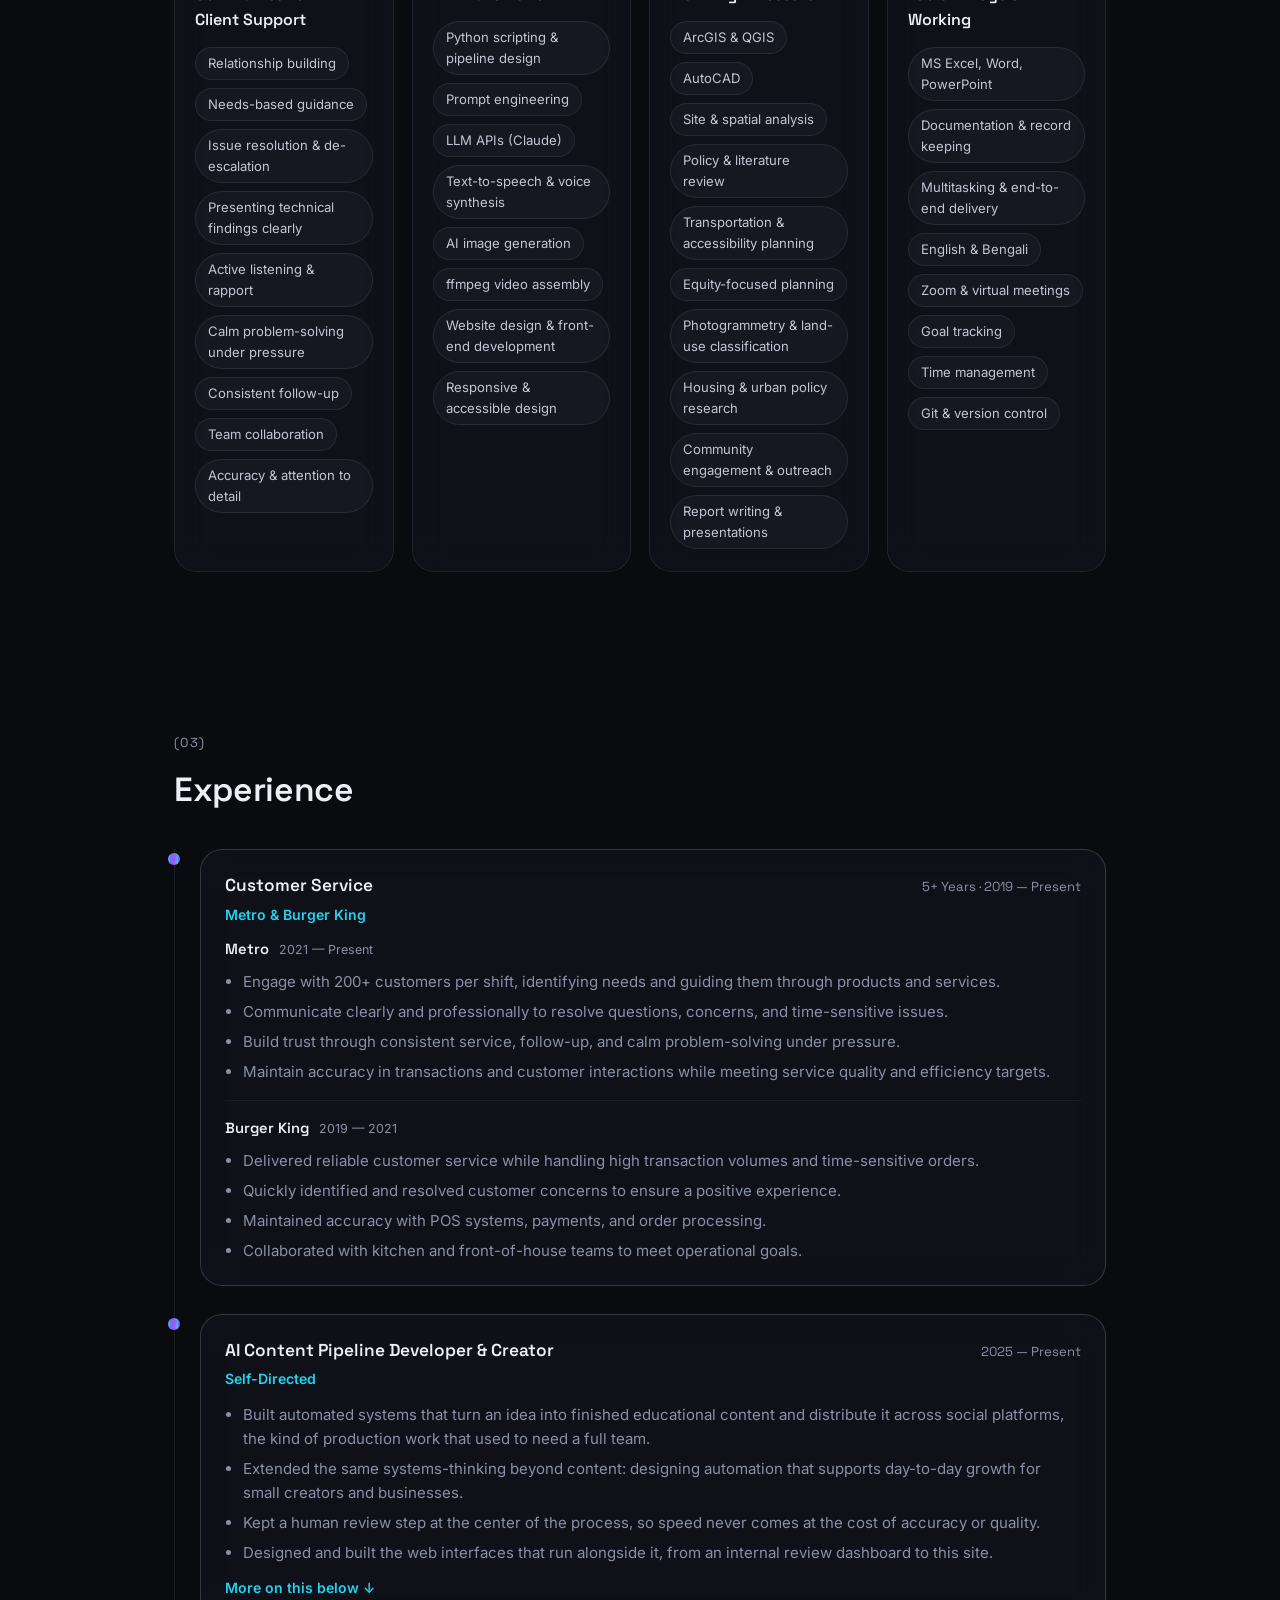
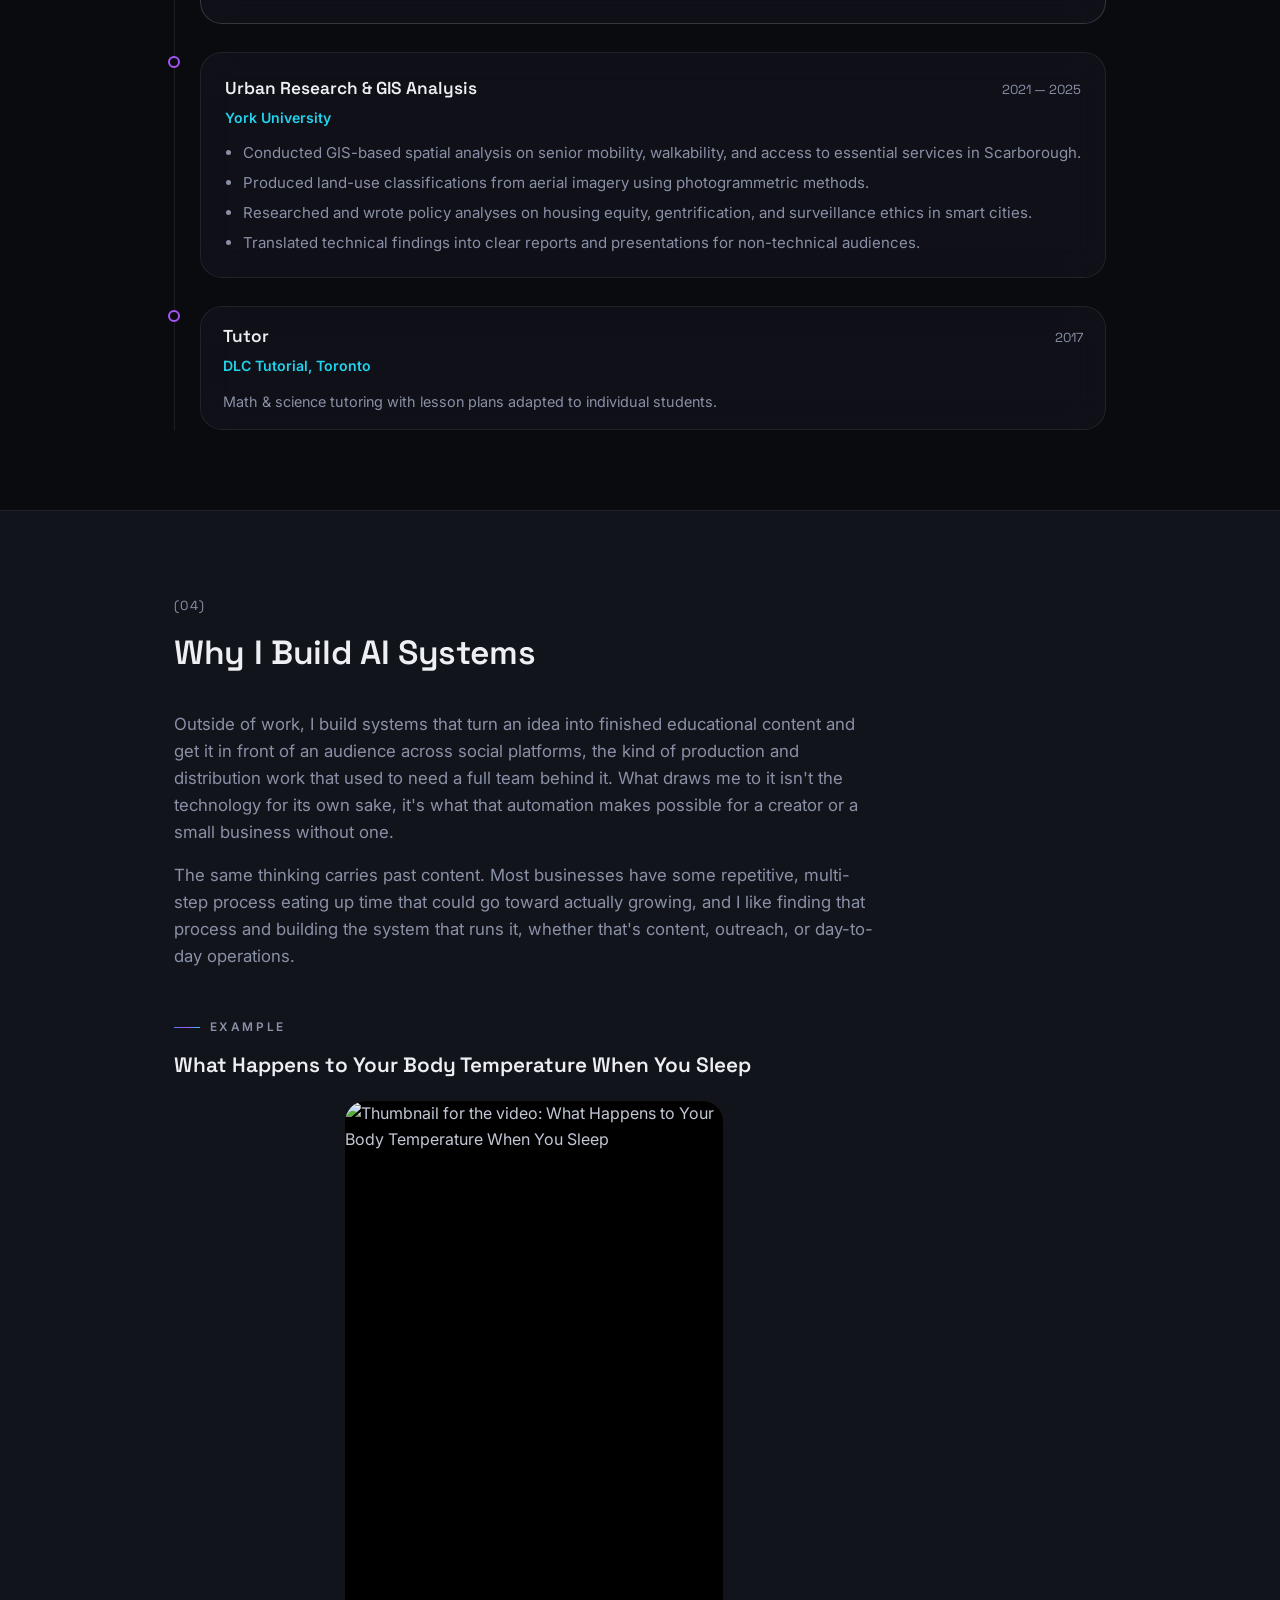
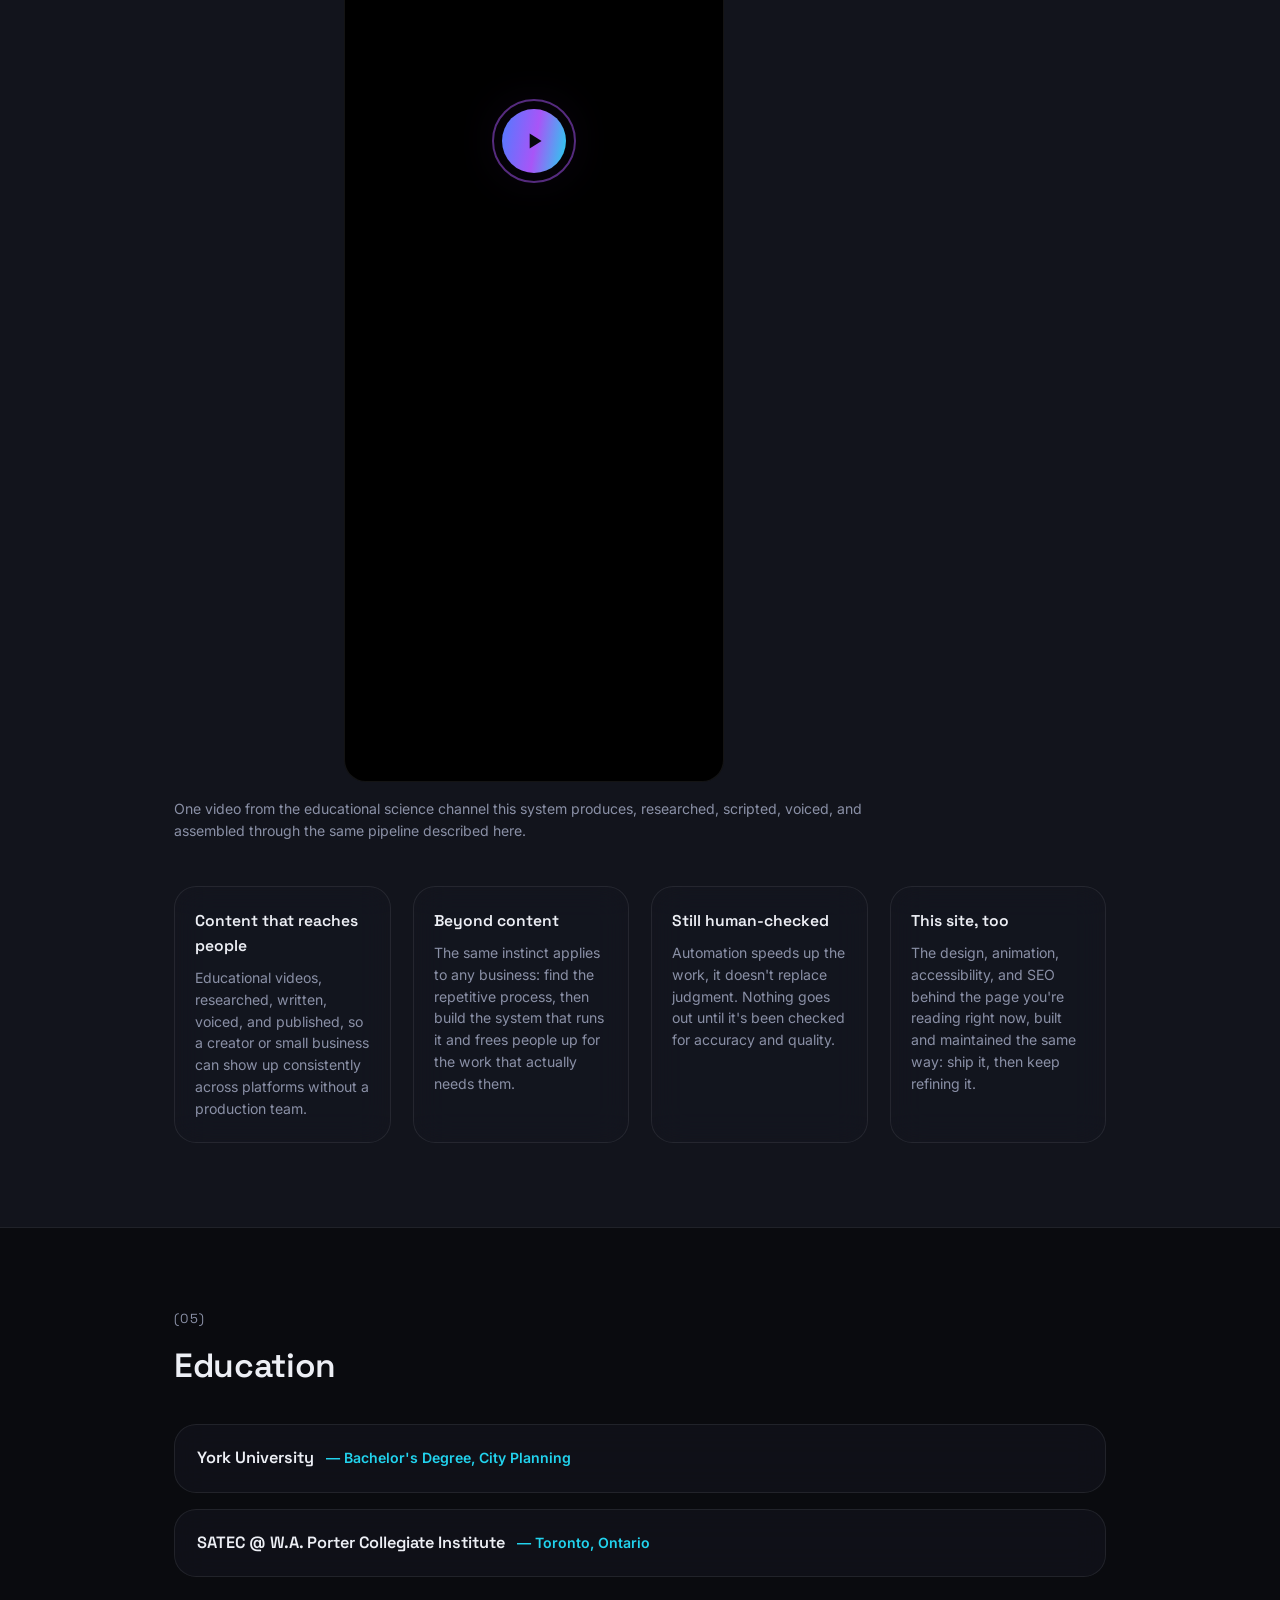
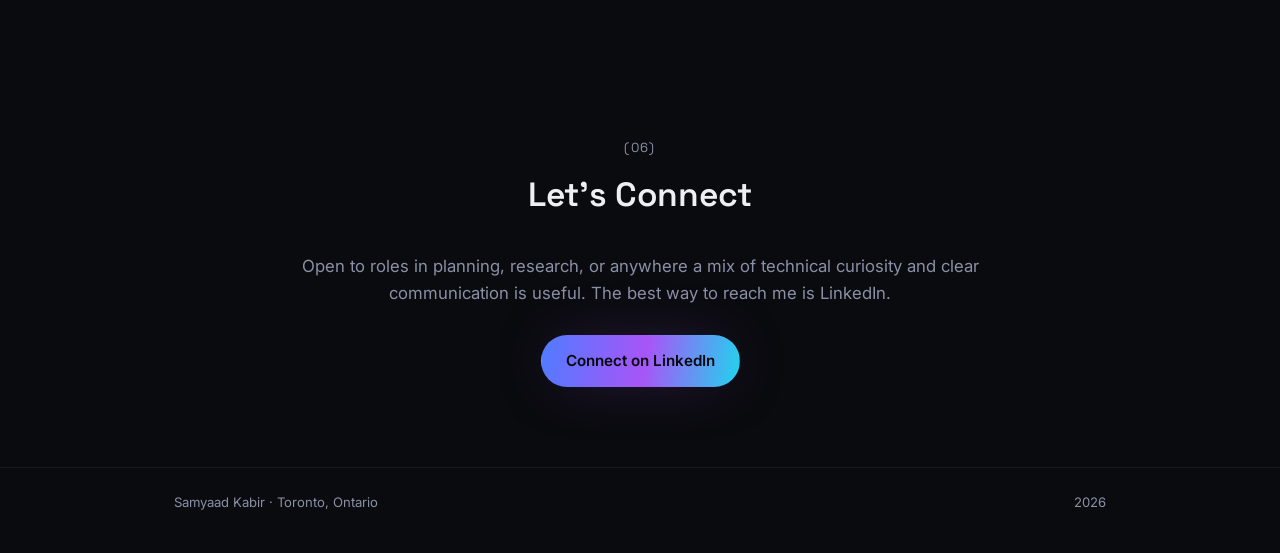
==== commit ca76e017: "Swap showcase video and support vertical (Shorts) aspect ratio" ====
--- a/index.html
+++ b/index.html
@@ -296,15 +296,15 @@
 
       <div class="showcase reveal">
         <p class="eyebrow reveal">Example</p>
-        <h3 class="showcase-title">Why Your Brain Edits Your Day Overnight</h3>
-        <div class="video-embed glass-card" id="videoEmbed" data-video-id="pyfgws_NGvw" data-video-title="Why Your Brain Edits Your Day Overnight">
-          <img class="video-thumb" src="https://img.youtube.com/vi/pyfgws_NGvw/hqdefault.jpg" alt="Thumbnail for the video: Why Your Brain Edits Your Day Overnight" loading="lazy">
-          <button class="video-play-btn" type="button" aria-label="Play video: Why Your Brain Edits Your Day Overnight">
+        <h3 class="showcase-title">What Happens to Your Body Temperature When You Sleep</h3>
+        <div class="video-embed video-embed--vertical glass-card" id="videoEmbed" data-video-id="ZCxcrQww2tc" data-video-title="What Happens to Your Body Temperature When You Sleep">
+          <img class="video-thumb" src="https://img.youtube.com/vi/ZCxcrQww2tc/hqdefault.jpg" alt="Thumbnail for the video: What Happens to Your Body Temperature When You Sleep" loading="lazy">
+          <button class="video-play-btn" type="button" aria-label="Play video: What Happens to Your Body Temperature When You Sleep">
             <svg viewBox="0 0 24 24" width="26" height="26" aria-hidden="true"><path d="M8 5v14l11-7z" fill="currentColor"/></svg>
           </button>
         </div>
         <p class="showcase-caption">One video from the educational science channel this system produces, researched, scripted, voiced, and assembled through the same pipeline described here.</p>
-        <p class="print-only">Watch: https://www.youtube.com/watch?v=pyfgws_NGvw</p>
+        <p class="print-only">Watch: https://www.youtube.com/shorts/ZCxcrQww2tc</p>
       </div>
 
       <div class="ai-details">
--- a/style.css
+++ b/style.css
@@ -638,6 +638,12 @@
   overflow: hidden;
   cursor: pointer;
   background: #000;
+}
+.video-embed--vertical{
+  width: 100%;
+  max-width: 380px;
+  margin: 0 auto;
+  padding-top: 177.78%;
 }
 .video-embed::before{ display: none; }
 .video-embed iframe{
@@ -805,7 +811,8 @@
 /* ---------- Print ---------- */
 @media print{
   .site-header, .site-footer, .back-to-top, .scroll-progress, .skip-link,
-  .noise-bg, .hero-actions .btn-ghost, .hero-badges, .status-line{
+  .noise-bg, .hero-actions .btn-ghost, .hero-badges, .status-line,
+  .page-fade, .nav-indicator{
     display: none !important;
   }
   body{ background: #fff; color: #111; }
@@ -816,10 +823,19 @@
     backdrop-filter: none;
     box-shadow: none;
   }
+  .glass-card::before{ display: none !important; }
   .section--feature{ background: #fff; border-color: #ccc; }
-  .hero{ padding: 20px 0; }
+  .hero{ padding: 20px 0; transform: none !important; }
+
+  /* force every scroll/hover-triggered animation to its final, visible state */
   .reveal{ opacity: 1 !important; transform: none !important; }
   .kw__i{ opacity: 1 !important; transform: none !important; }
+  .skill-card li, .timeline-content ul li{ opacity: 1 !important; transform: none !important; }
+  .timeline-marker{ transform: scale(1) !important; }
+  .eyebrow::before{ width: 26px !important; }
+  .timeline::before{ display: none !important; }
+  .timeline{ border-left: 1px solid #ccc; }
+
   .video-embed{ display: none; }
   .print-only{ display: block; color: #111; font-size: .9rem; margin-top: 12px; }
   .btn-primary{
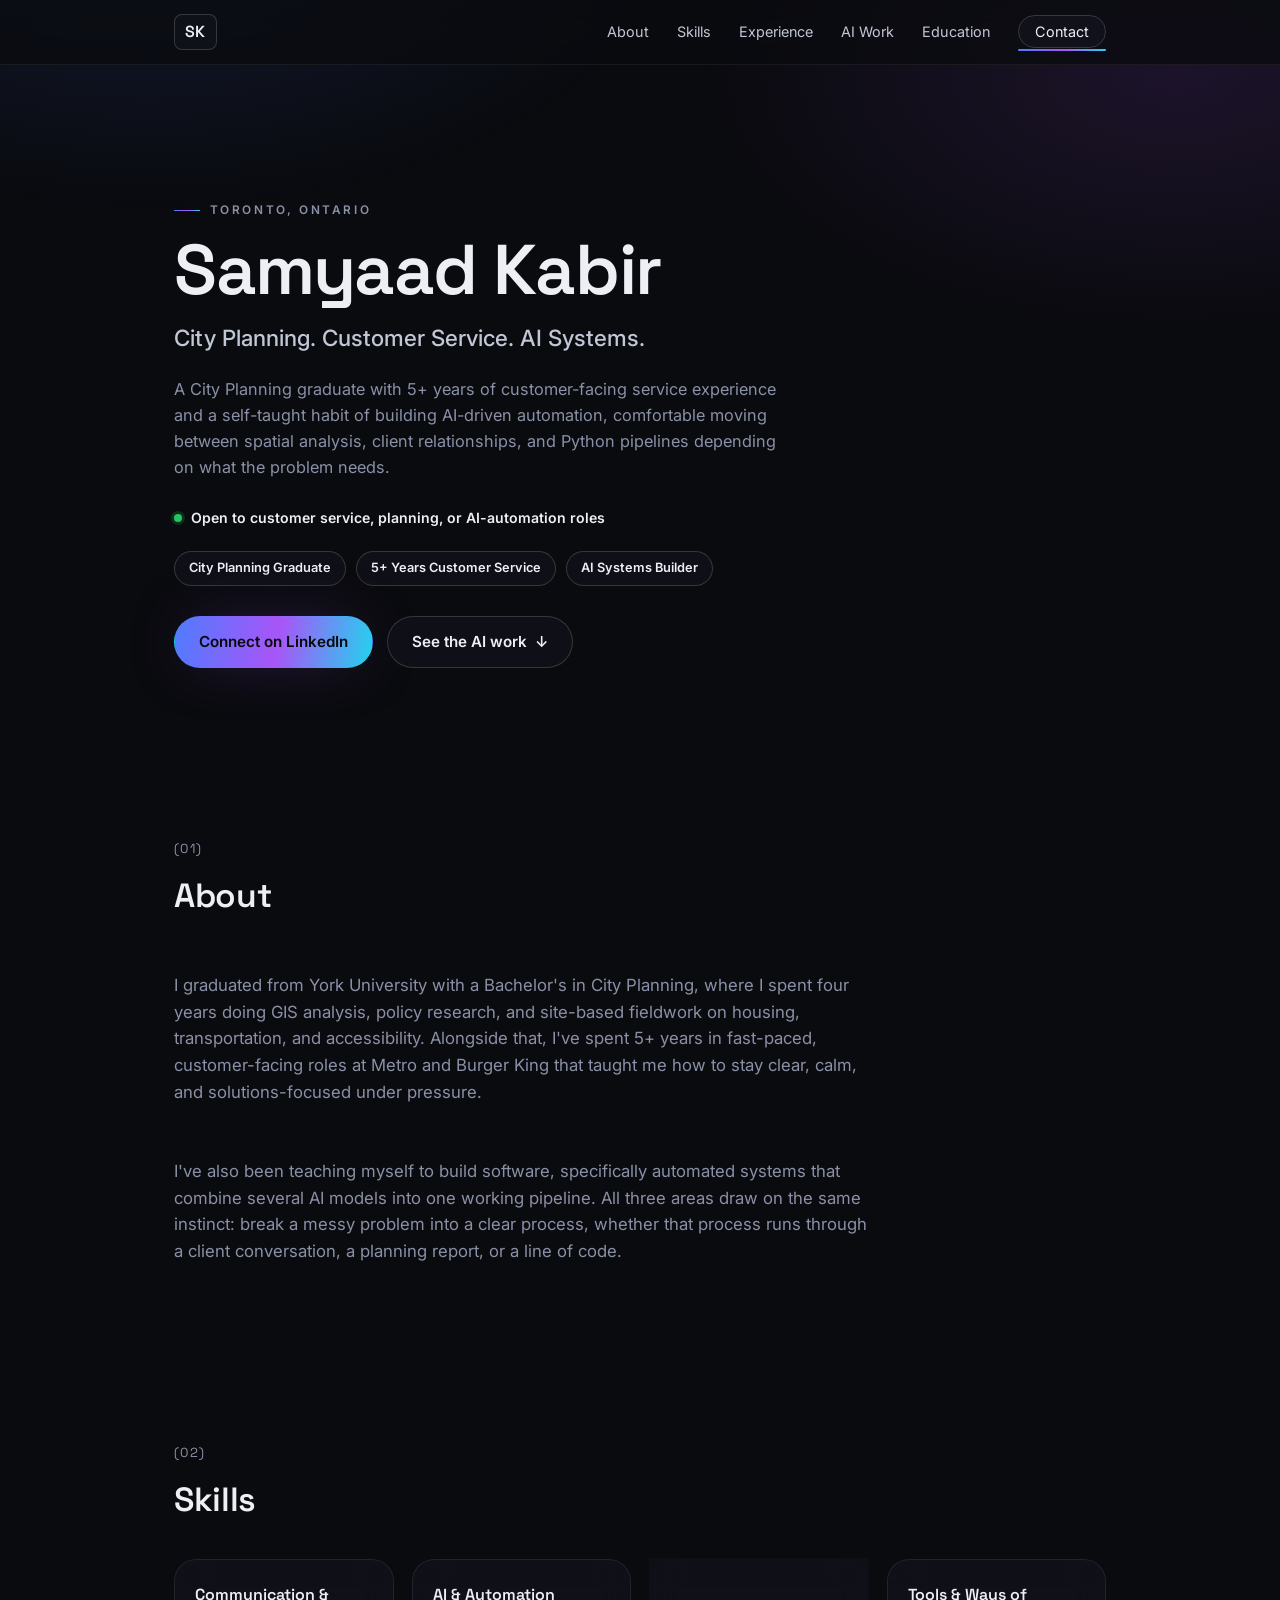
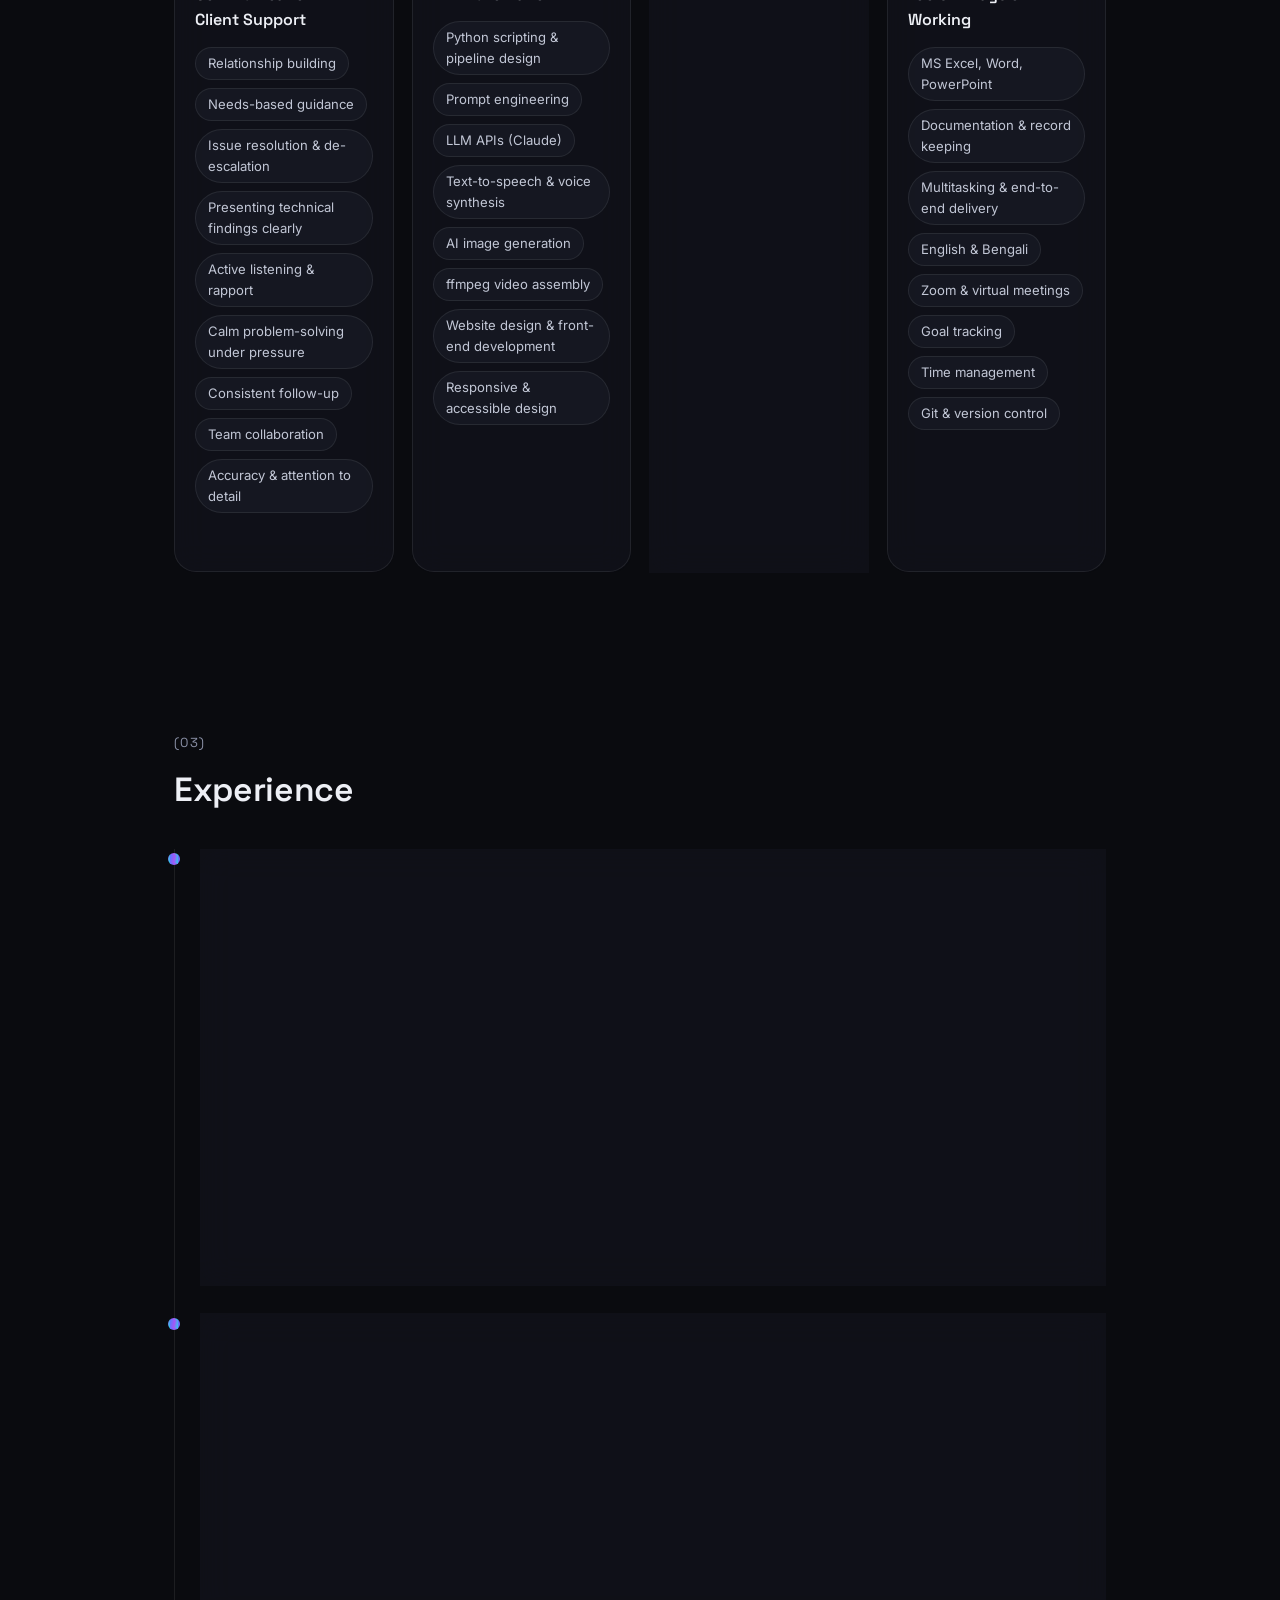
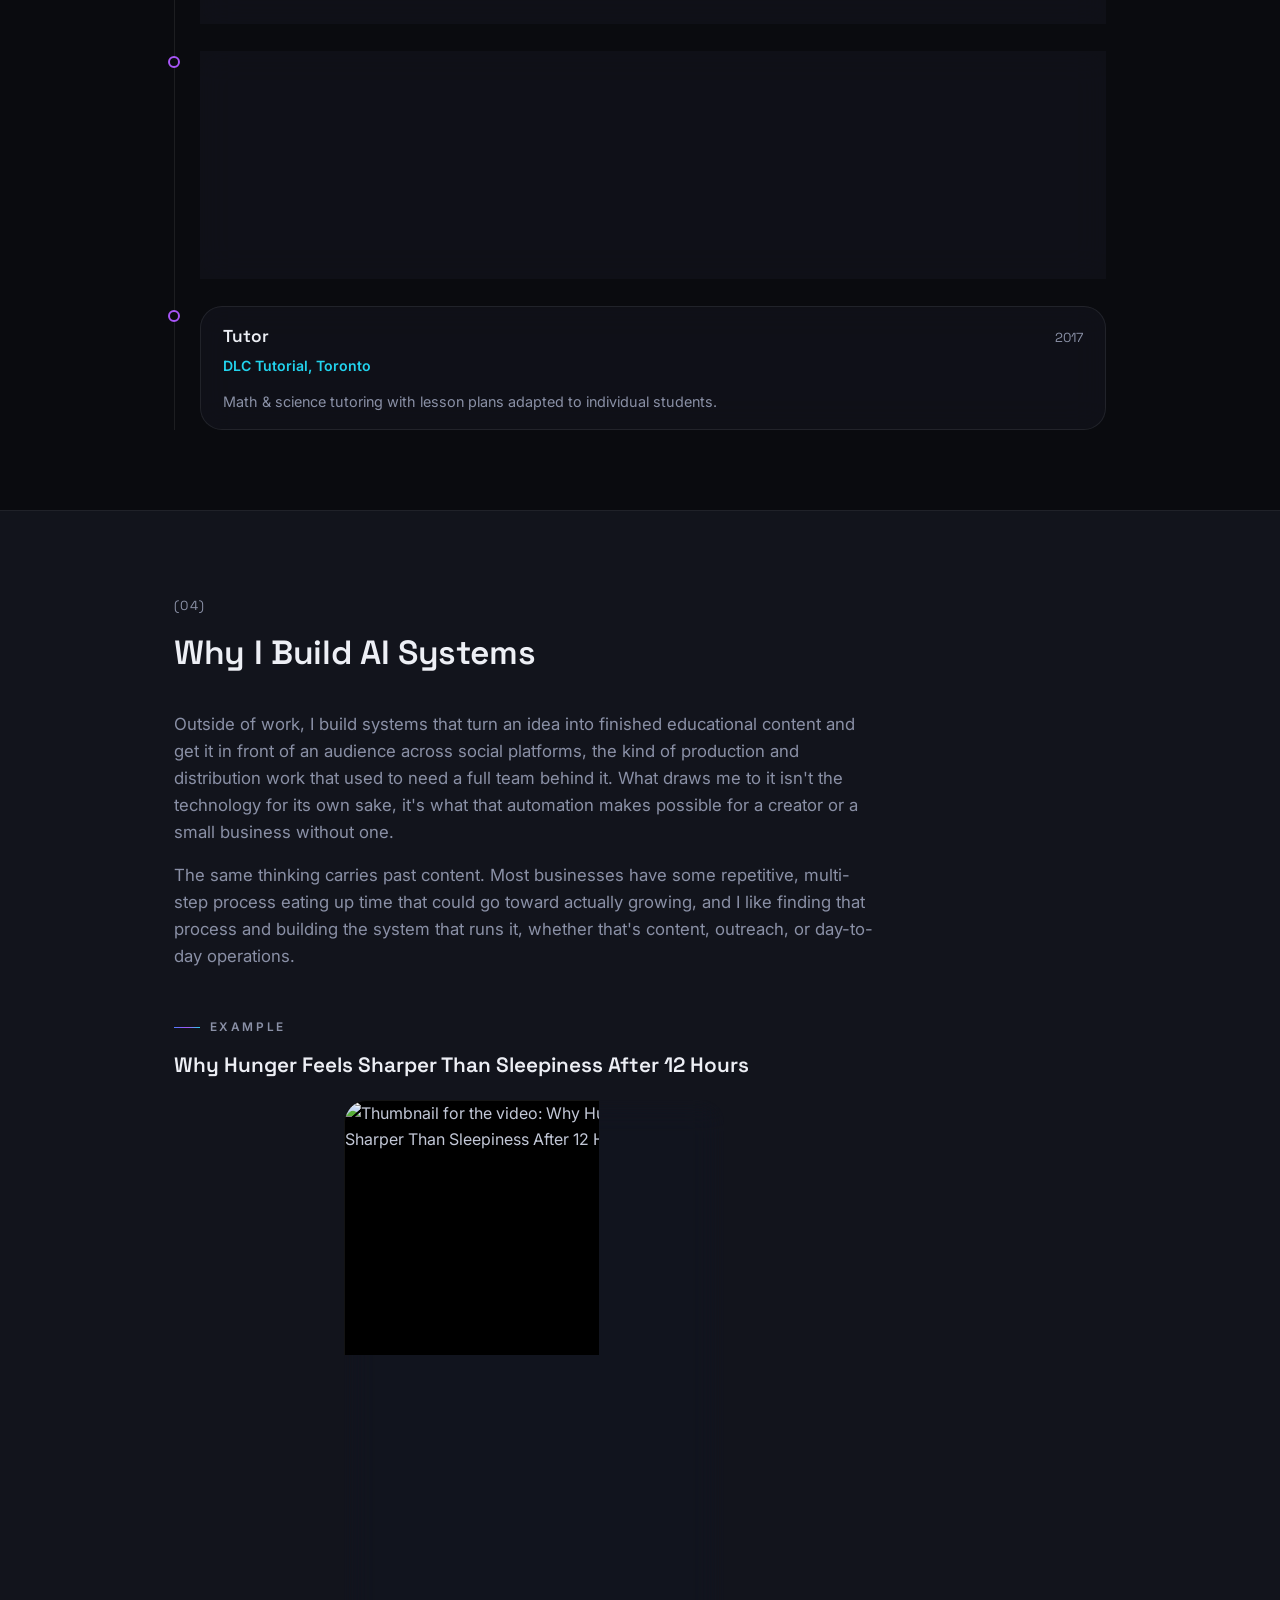
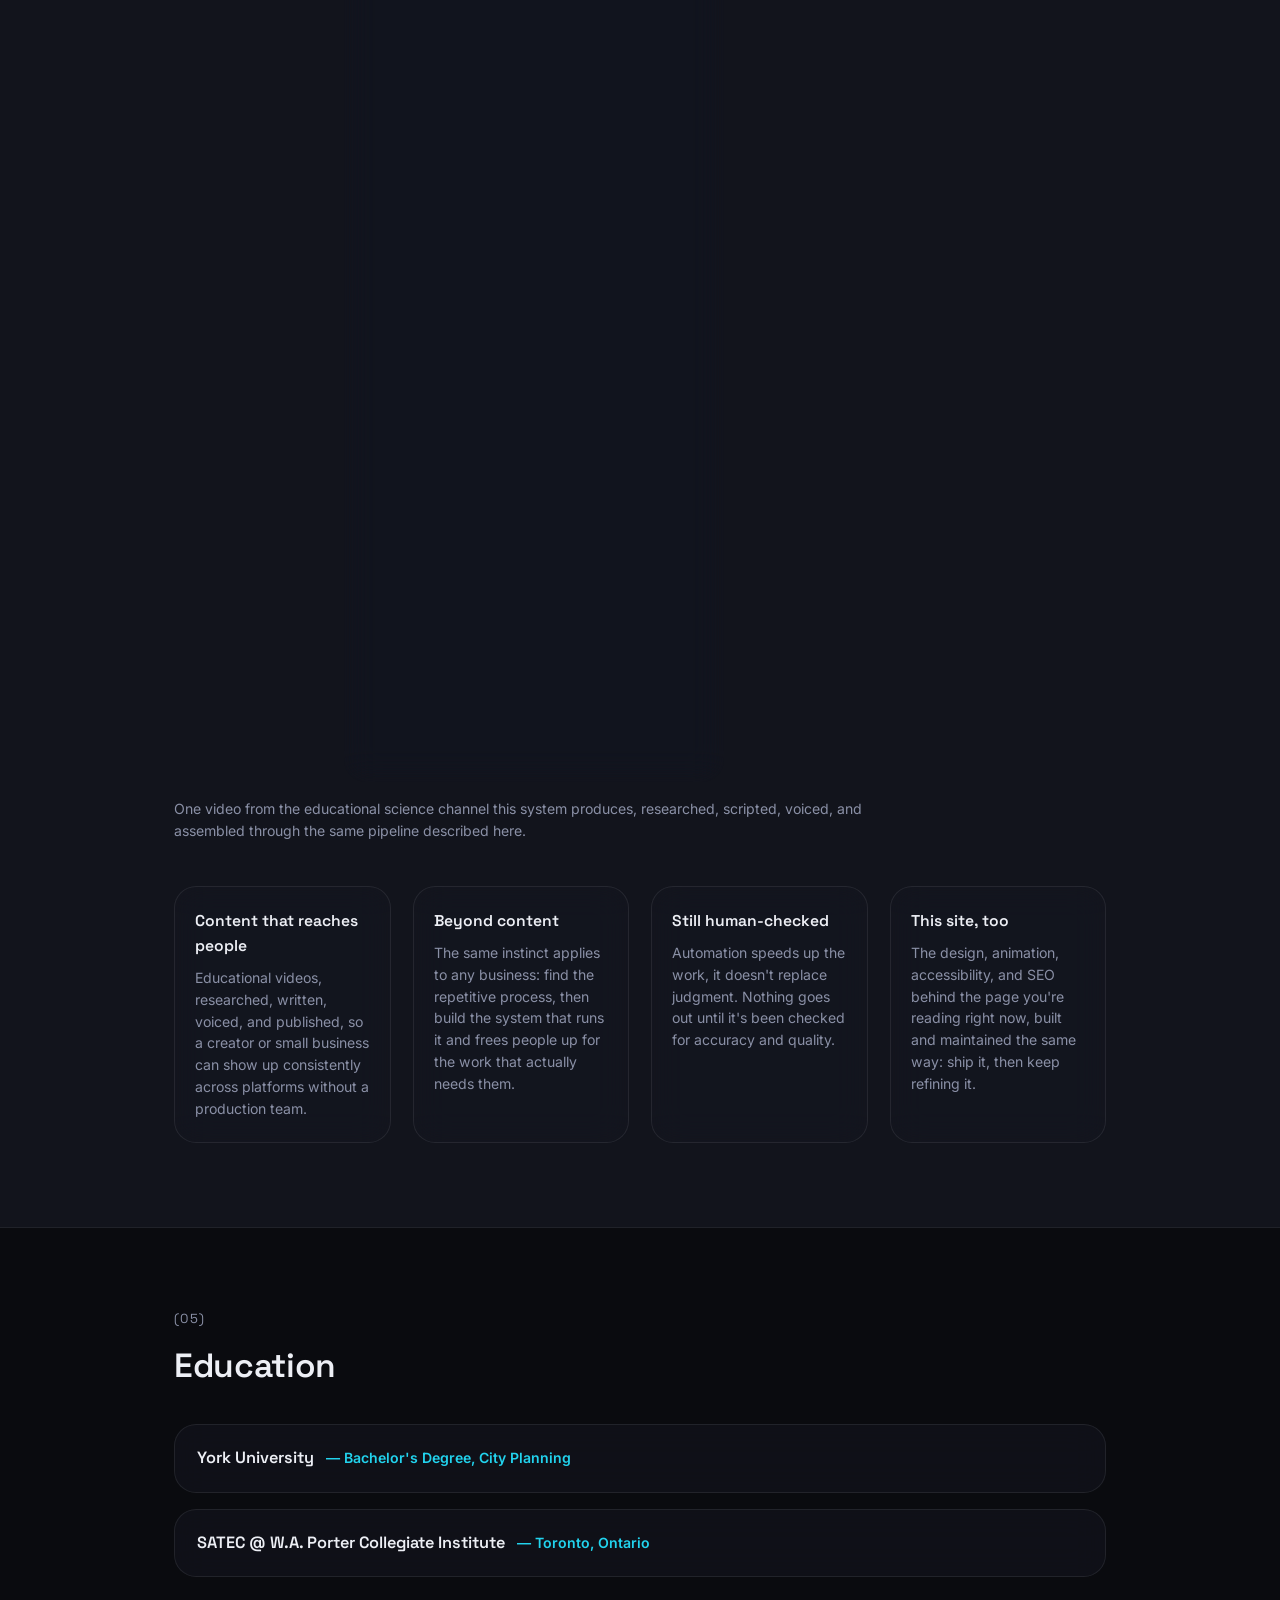
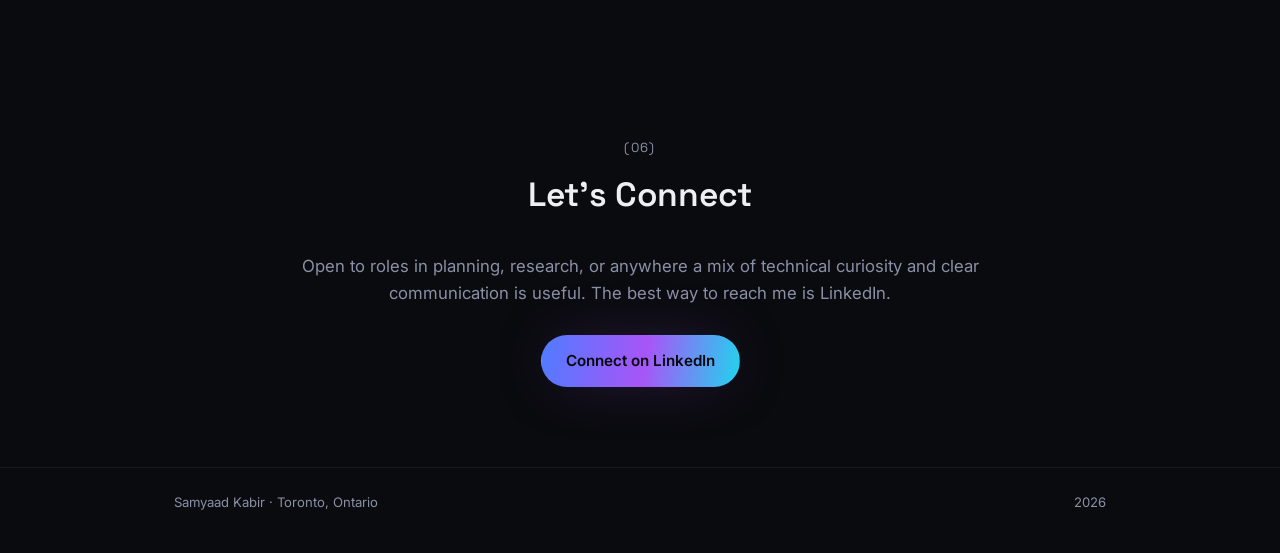
==== commit 7e0384c2: "Swap showcase video to a new Bodywise short" ====
--- a/index.html
+++ b/index.html
@@ -296,15 +296,15 @@
 
       <div class="showcase reveal">
         <p class="eyebrow reveal">Example</p>
-        <h3 class="showcase-title">What Happens to Your Body Temperature When You Sleep</h3>
-        <div class="video-embed video-embed--vertical glass-card" id="videoEmbed" data-video-id="ZCxcrQww2tc" data-video-title="What Happens to Your Body Temperature When You Sleep">
-          <img class="video-thumb" src="https://img.youtube.com/vi/ZCxcrQww2tc/hqdefault.jpg" alt="Thumbnail for the video: What Happens to Your Body Temperature When You Sleep" loading="lazy">
-          <button class="video-play-btn" type="button" aria-label="Play video: What Happens to Your Body Temperature When You Sleep">
+        <h3 class="showcase-title">Why Hunger Feels Sharper Than Sleepiness After 12 Hours</h3>
+        <div class="video-embed video-embed--vertical glass-card" id="videoEmbed" data-video-id="pa1sIp7Wy1U" data-video-title="Why Hunger Feels Sharper Than Sleepiness After 12 Hours">
+          <img class="video-thumb" src="https://img.youtube.com/vi/pa1sIp7Wy1U/hqdefault.jpg" alt="Thumbnail for the video: Why Hunger Feels Sharper Than Sleepiness After 12 Hours" loading="lazy">
+          <button class="video-play-btn" type="button" aria-label="Play video: Why Hunger Feels Sharper Than Sleepiness After 12 Hours">
             <svg viewBox="0 0 24 24" width="26" height="26" aria-hidden="true"><path d="M8 5v14l11-7z" fill="currentColor"/></svg>
           </button>
         </div>
         <p class="showcase-caption">One video from the educational science channel this system produces, researched, scripted, voiced, and assembled through the same pipeline described here.</p>
-        <p class="print-only">Watch: https://www.youtube.com/shorts/ZCxcrQww2tc</p>
+        <p class="print-only">Watch: https://www.youtube.com/shorts/pa1sIp7Wy1U</p>
       </div>
 
       <div class="ai-details">
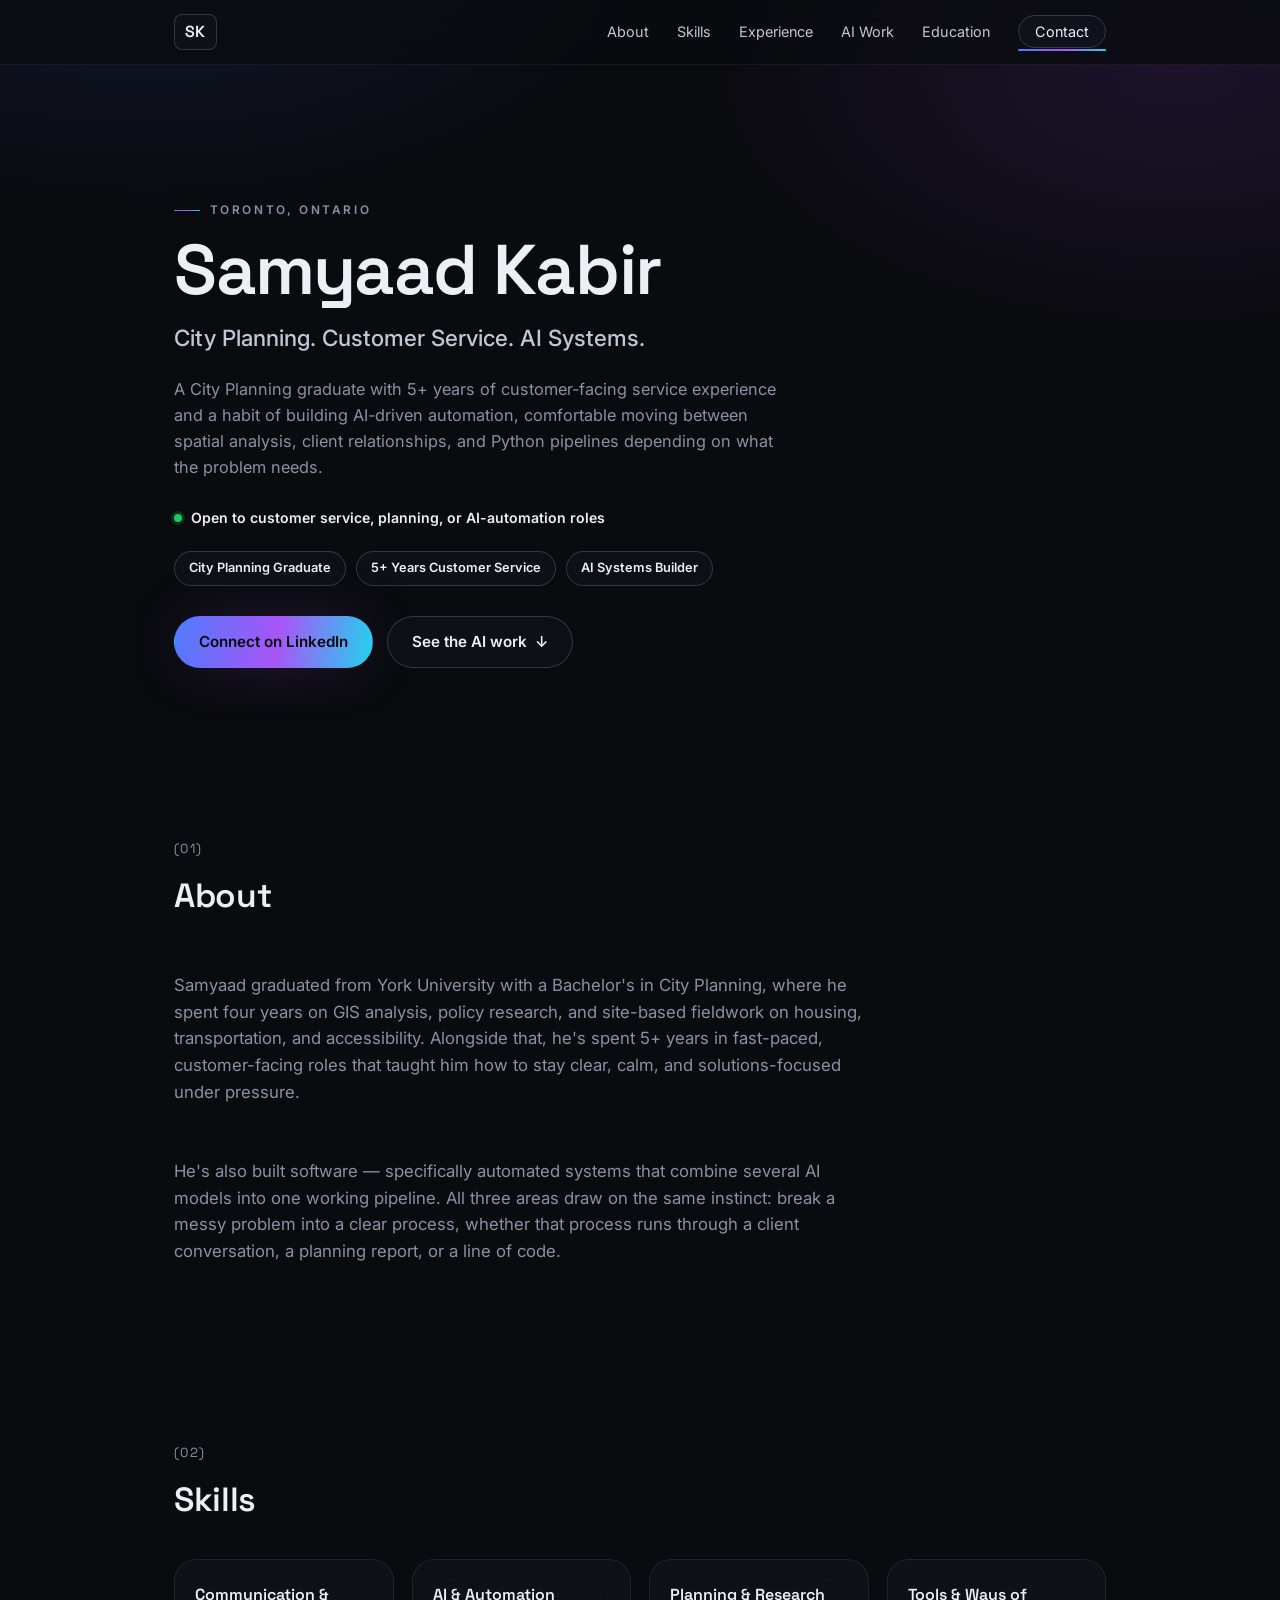
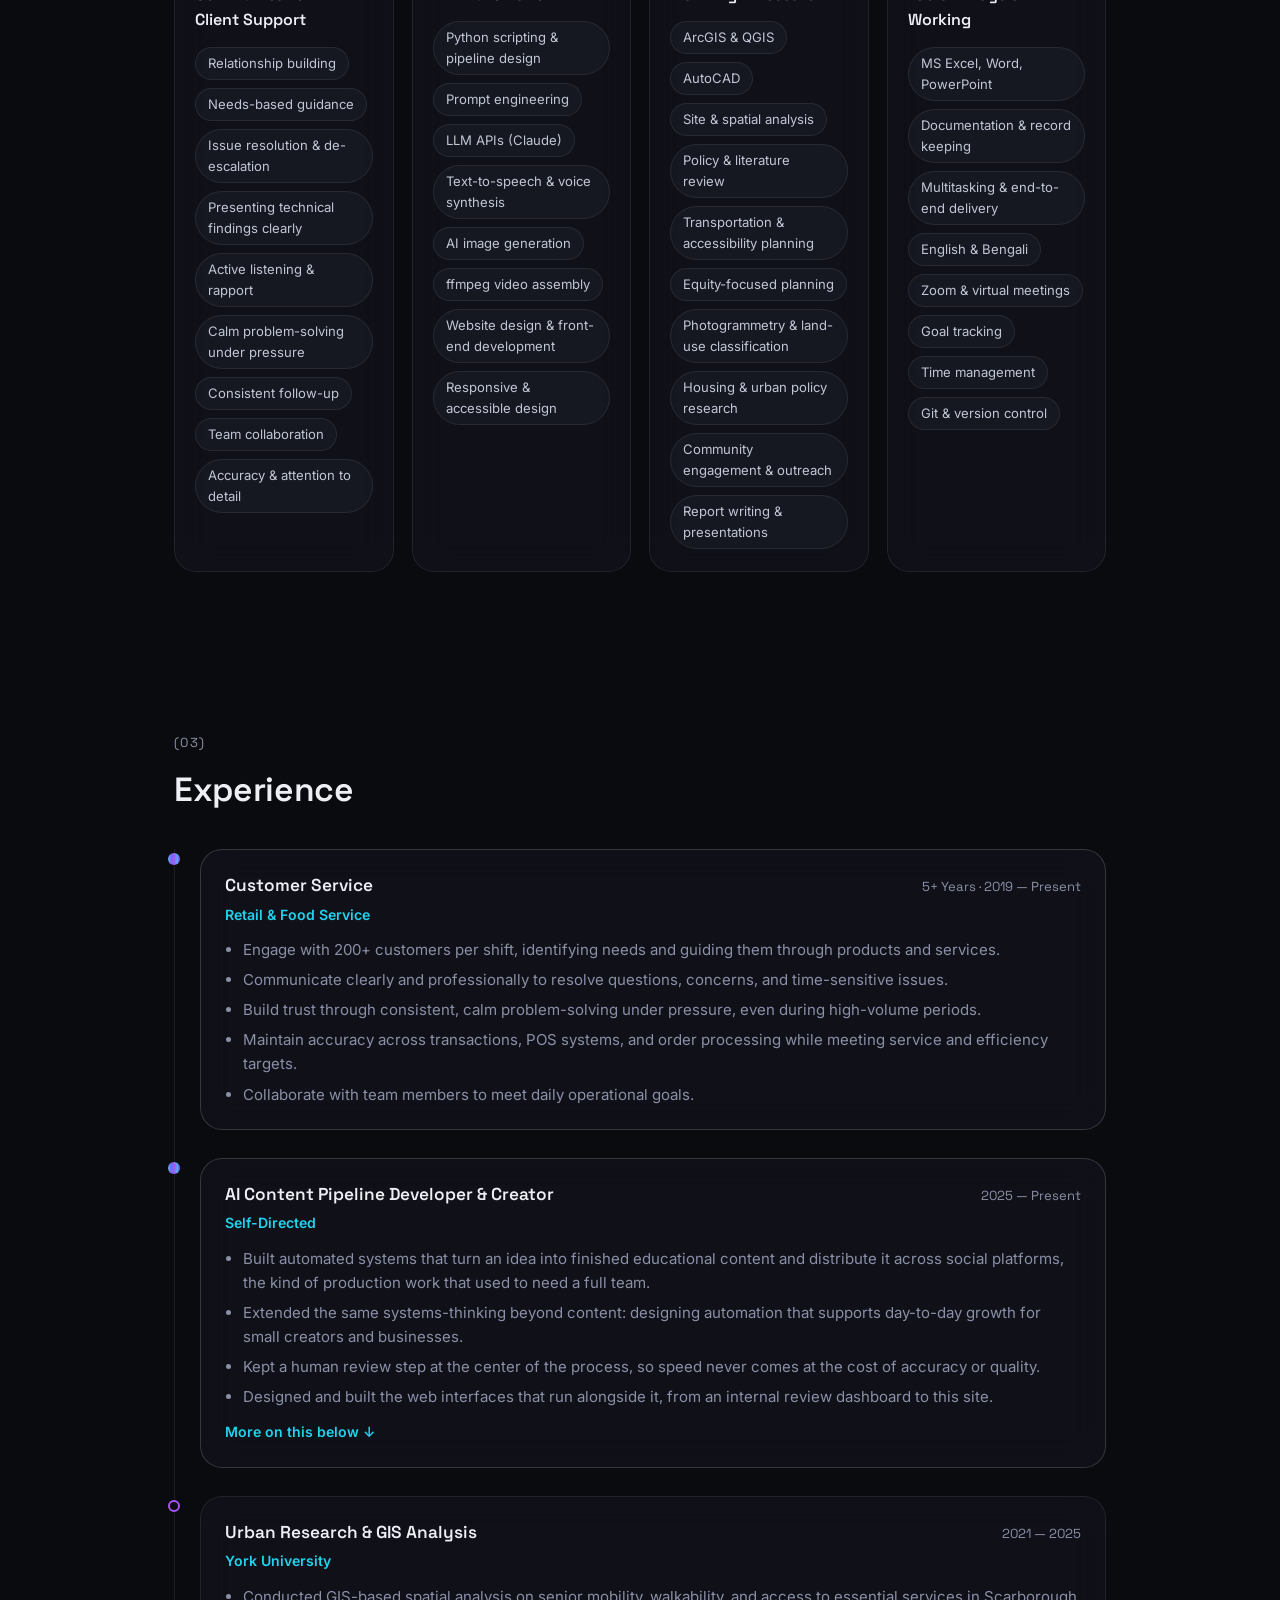
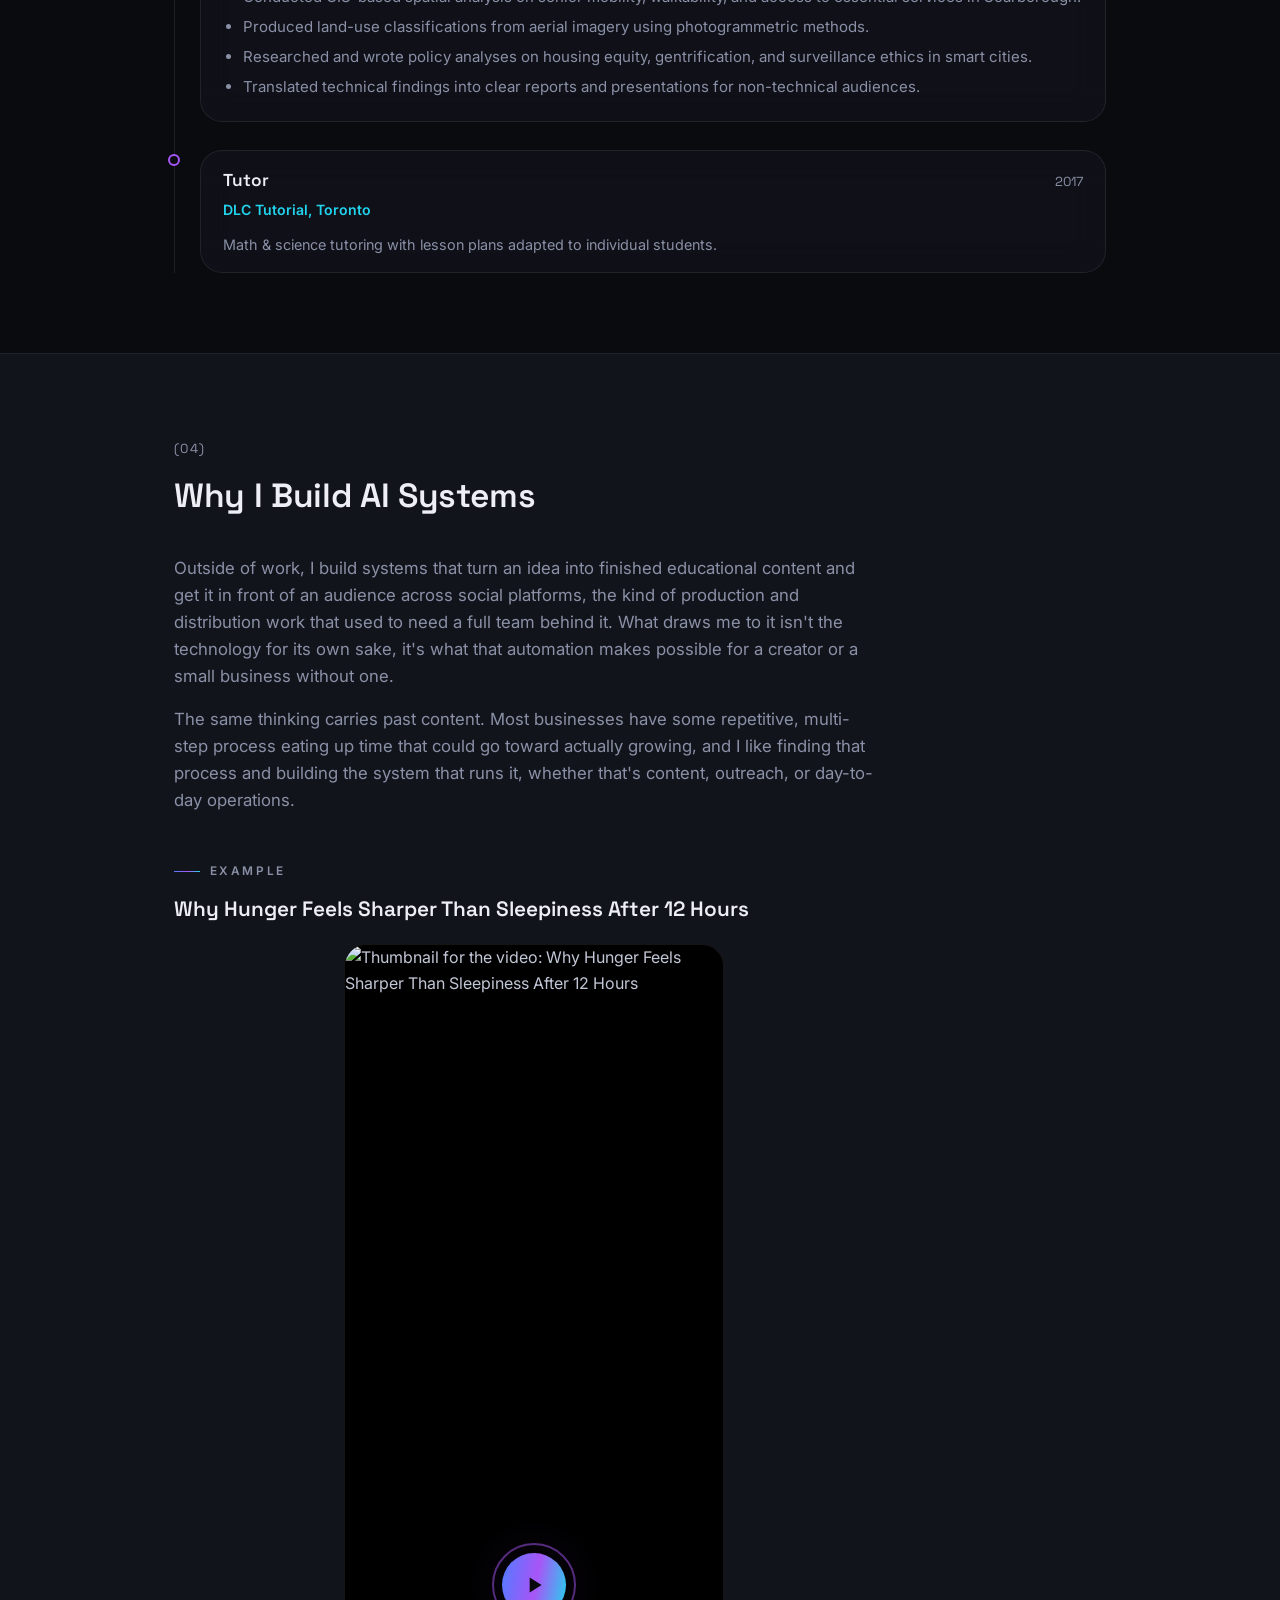
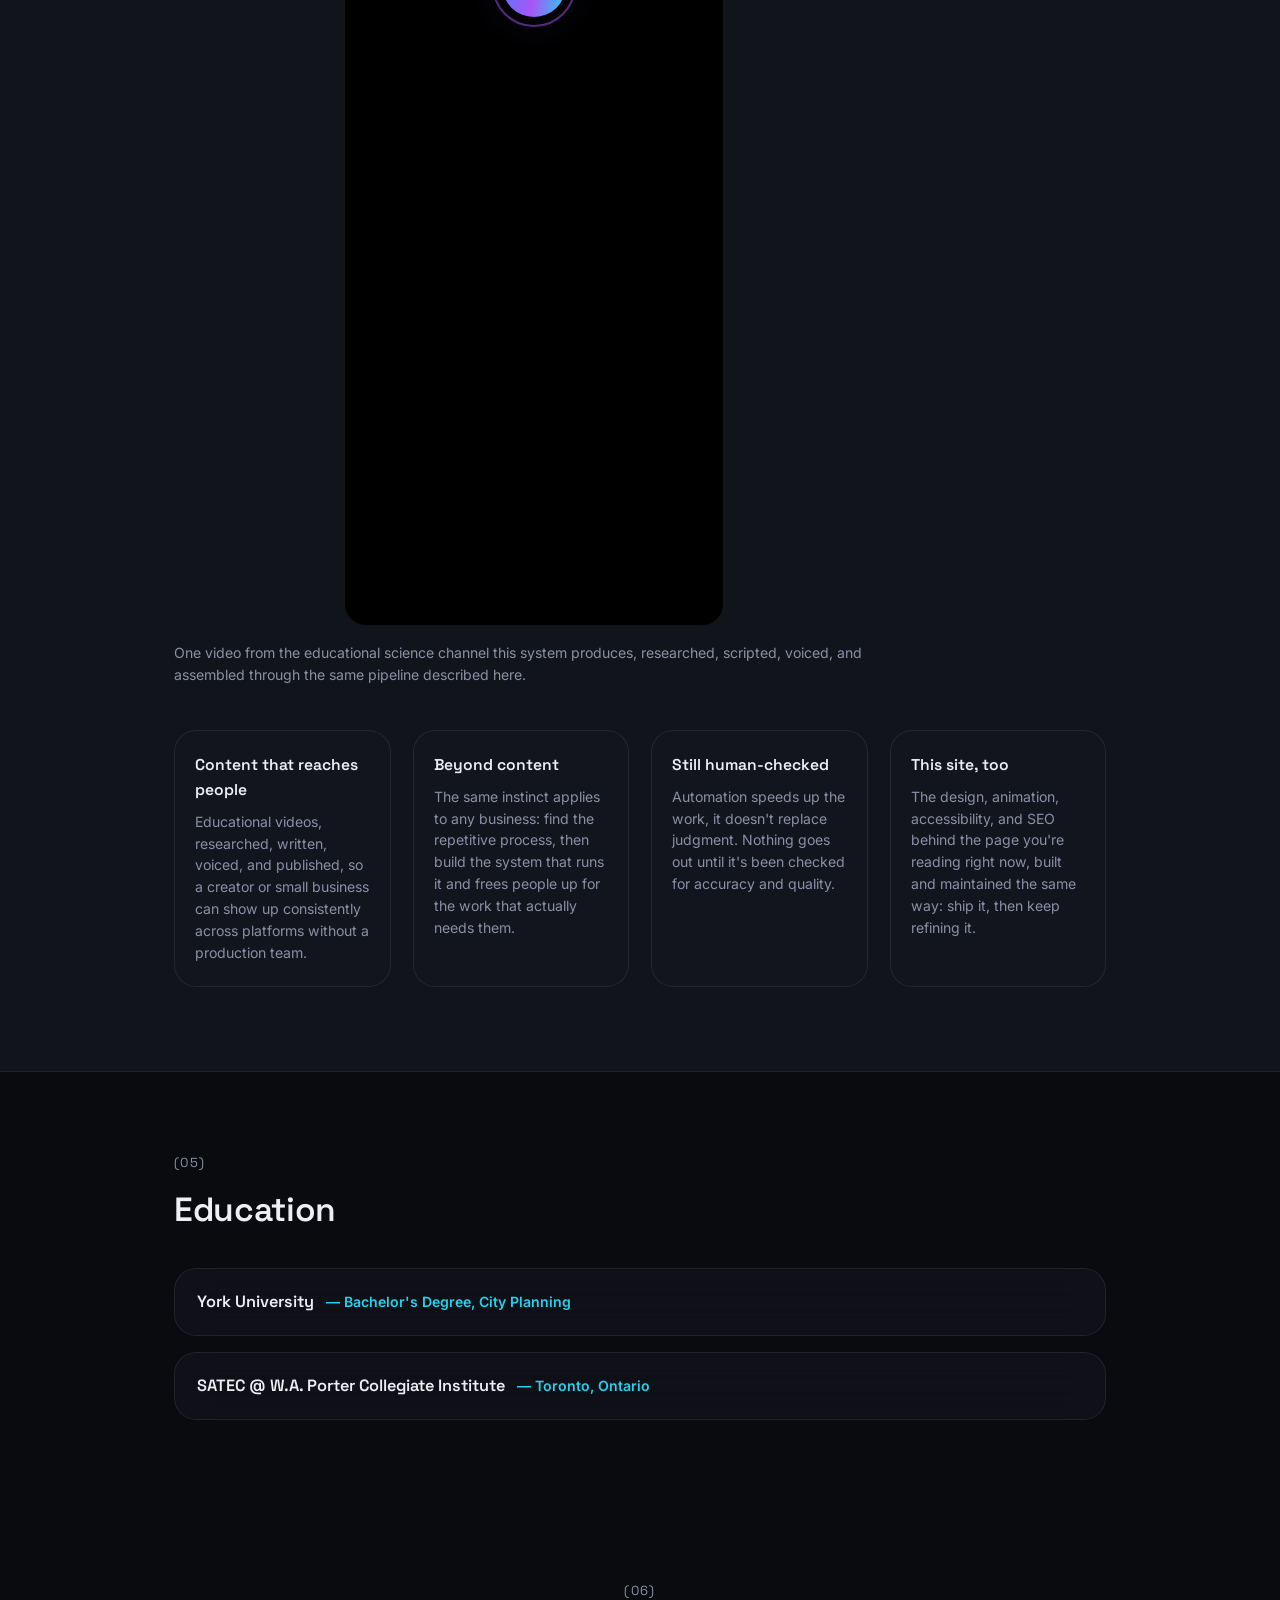
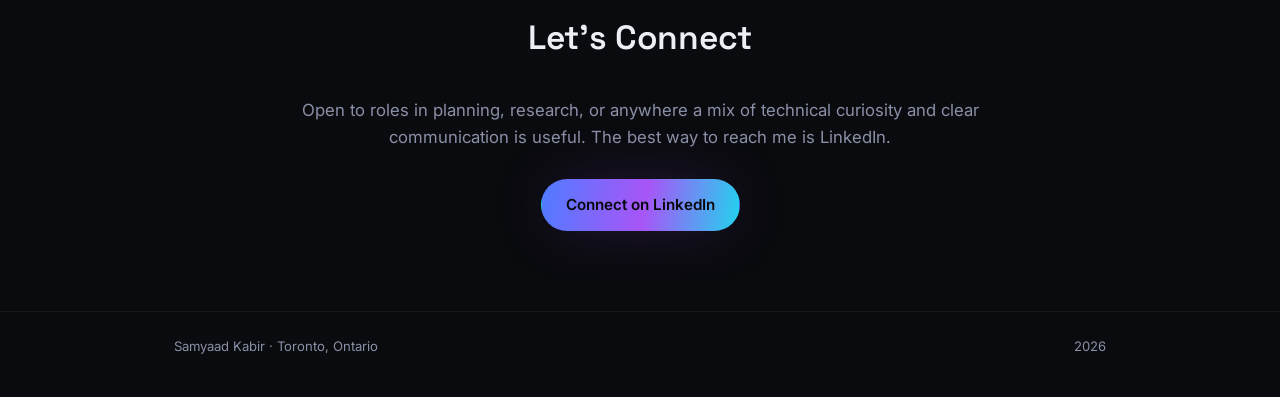
==== commit a8841a5d: "Revise About section to third person, drop self-taught framing and employer names - About section no" ====
--- a/index.html
+++ b/index.html
@@ -4,7 +4,7 @@
 <meta charset="UTF-8">
 <meta name="viewport" content="width=device-width, initial-scale=1.0">
 <title>Samyaad Kabir | City Planning, Customer Service &amp; AI Systems</title>
-<meta name="description" content="Samyaad Kabir is a City Planning graduate, 5+ years in customer service, and a self-taught AI automation builder.">
+<meta name="description" content="Samyaad Kabir is a City Planning graduate, 5+ years in customer service, and an AI automation builder.">
 <meta name="author" content="Samyaad Kabir">
 <meta name="theme-color" content="#0A0B0F">
 <link rel="canonical" href="https://samy416.github.io/portfolio/">
@@ -30,21 +30,21 @@
     "addressRegion": "ON",
     "addressCountry": "CA"
   },
-  "description": "City Planning graduate, 5+ years in customer service, and a self-taught AI automation builder."
+  "description": "City Planning graduate, 5+ years in customer service, and an AI automation builder."
 }
 </script>
 
 <meta property="og:type" content="website">
 <meta property="og:url" content="https://samy416.github.io/portfolio/">
 <meta property="og:title" content="Samyaad Kabir | City Planning, Customer Service & AI Systems">
-<meta property="og:description" content="City Planning graduate, 5+ years in customer service, and a self-taught AI automation builder.">
+<meta property="og:description" content="City Planning graduate, 5+ years in customer service, and an AI automation builder.">
 <meta property="og:image" content="https://samy416.github.io/portfolio/og-image.png">
 <meta property="og:image:width" content="1200">
 <meta property="og:image:height" content="630">
 
 <meta name="twitter:card" content="summary_large_image">
 <meta name="twitter:title" content="Samyaad Kabir | City Planning, Customer Service & AI Systems">
-<meta name="twitter:description" content="City Planning graduate, 5+ years in customer service, and a self-taught AI automation builder.">
+<meta name="twitter:description" content="City Planning graduate, 5+ years in customer service, and an AI automation builder.">
 <meta name="twitter:image" content="https://samy416.github.io/portfolio/og-image.png">
 
 <link rel="preconnect" href="https://fonts.googleapis.com">
@@ -88,8 +88,8 @@
     <h1 class="kinetic" id="heroName">Samyaad Kabir</h1>
     <p class="hero-tagline reveal">City Planning. Customer Service. AI Systems.</p>
     <p class="hero-sub reveal">
-      A City Planning graduate with 5+ years of customer-facing service experience and a self-taught
-      habit of building AI-driven automation, comfortable moving between spatial analysis, client
+      A City Planning graduate with 5+ years of customer-facing service experience and a habit of
+      building AI-driven automation, comfortable moving between spatial analysis, client
       relationships, and Python pipelines depending on what the problem needs.
     </p>
     <p class="status-line reveal"><span class="status-dot" aria-hidden="true"></span>Open to customer service, planning, or AI-automation roles</p>
@@ -109,17 +109,16 @@
     <h2 class="section-title reveal">About</h2>
     <div class="about-grid">
       <p class="lead reveal">
-        I graduated from York University with a Bachelor's in City Planning, where I spent four years
-        doing GIS analysis, policy research, and site-based fieldwork on housing, transportation, and
-        accessibility. Alongside that, I've spent 5+ years in fast-paced, customer-facing roles at
-        Metro and Burger King that taught me how to stay clear, calm, and solutions-focused under
-        pressure.
+        Samyaad graduated from York University with a Bachelor's in City Planning, where he spent four
+        years on GIS analysis, policy research, and site-based fieldwork on housing, transportation,
+        and accessibility. Alongside that, he's spent 5+ years in fast-paced, customer-facing roles
+        that taught him how to stay clear, calm, and solutions-focused under pressure.
       </p>
       <p class="lead reveal">
-        I've also been teaching myself to build software, specifically automated systems that combine
-        several AI models into one working pipeline. All three areas draw on the same instinct: break a
-        messy problem into a clear process, whether that process runs through a client conversation, a
-        planning report, or a line of code.
+        He's also built software — specifically automated systems that combine several AI models into
+        one working pipeline. All three areas draw on the same instinct: break a messy problem into a
+        clear process, whether that process runs through a client conversation, a planning report, or
+        a line of code.
       </p>
     </div>
   </section>
@@ -204,27 +203,14 @@
             <h3>Customer Service</h3>
             <span class="timeline-date">5+ Years · 2019 — Present</span>
           </div>
-          <p class="timeline-role">Metro &amp; Burger King</p>
-
-          <div class="timeline-subrole">
-            <h4>Metro <span class="timeline-subdate">2021 — Present</span></h4>
-            <ul>
-              <li>Engage with 200+ customers per shift, identifying needs and guiding them through products and services.</li>
-              <li>Communicate clearly and professionally to resolve questions, concerns, and time-sensitive issues.</li>
-              <li>Build trust through consistent service, follow-up, and calm problem-solving under pressure.</li>
-              <li>Maintain accuracy in transactions and customer interactions while meeting service quality and efficiency targets.</li>
-            </ul>
-          </div>
-
-          <div class="timeline-subrole">
-            <h4>Burger King <span class="timeline-subdate">2019 — 2021</span></h4>
-            <ul>
-              <li>Delivered reliable customer service while handling high transaction volumes and time-sensitive orders.</li>
-              <li>Quickly identified and resolved customer concerns to ensure a positive experience.</li>
-              <li>Maintained accuracy with POS systems, payments, and order processing.</li>
-              <li>Collaborated with kitchen and front-of-house teams to meet operational goals.</li>
-            </ul>
-          </div>
+          <p class="timeline-role">Retail &amp; Food Service</p>
+          <ul>
+            <li>Engage with 200+ customers per shift, identifying needs and guiding them through products and services.</li>
+            <li>Communicate clearly and professionally to resolve questions, concerns, and time-sensitive issues.</li>
+            <li>Build trust through consistent, calm problem-solving under pressure, even during high-volume periods.</li>
+            <li>Maintain accuracy across transactions, POS systems, and order processing while meeting service and efficiency targets.</li>
+            <li>Collaborate with team members to meet daily operational goals.</li>
+          </ul>
         </div>
       </article>
 
